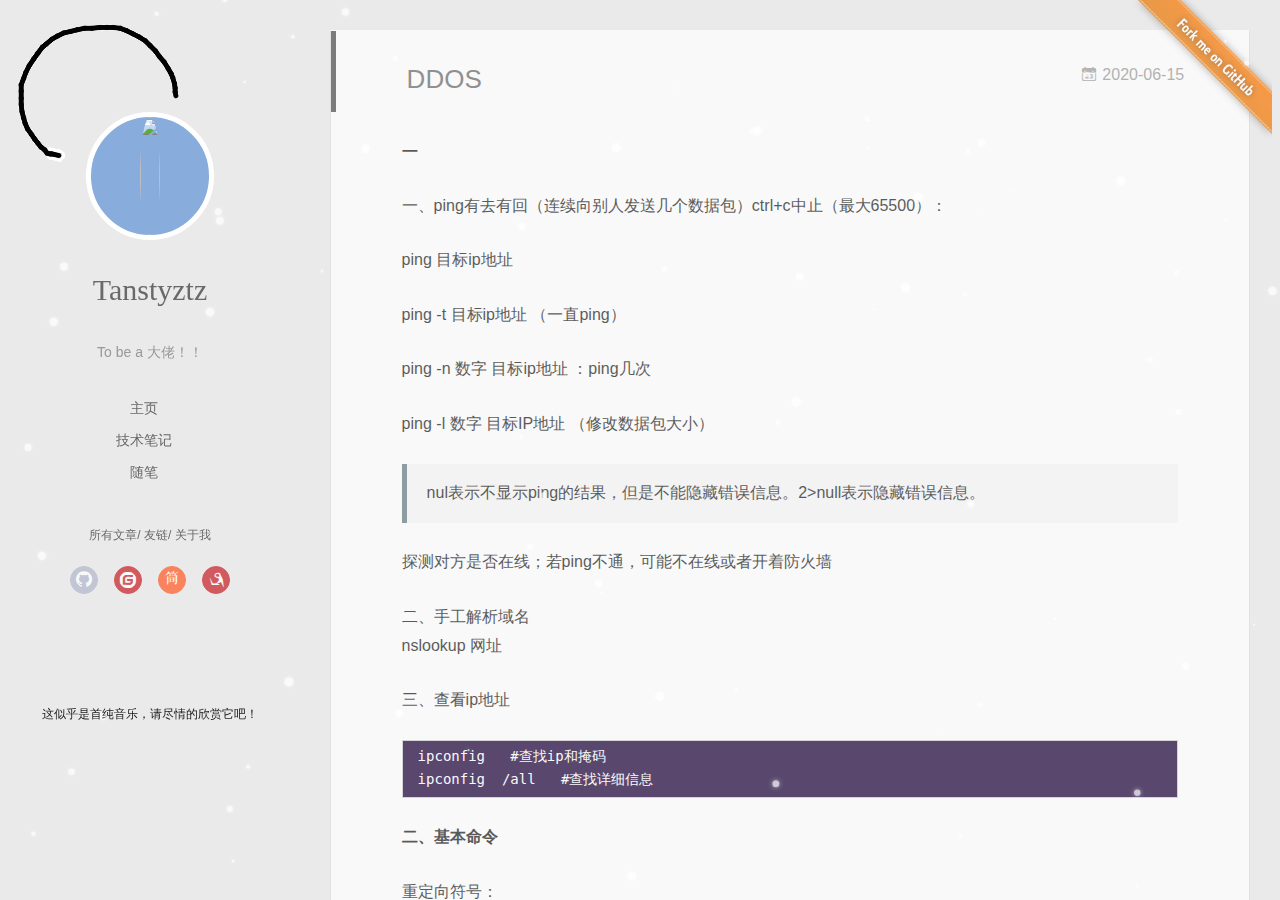
==== index.html @ ba95ebca "Site updated: 2020-06-16 18:52:27" ====
<!DOCTYPE html>
<html>
<head>
  <meta charset="utf-8">
  
  <meta name="renderer" content="webkit">
  <meta http-equiv="X-UA-Compatible" content="IE=edge" >
  <link rel="dns-prefetch" href="http://yoursite.com">
  <title>Tansty Blog</title>
  <meta name="generator" content="hexo-theme-yilia-plus">
  <meta name="viewport" content="width=device-width, initial-scale=1, maximum-scale=1">
  
    
    <!-- <meta name="keywords" content="Tanstyztz">
    <meta name="description" content="a try"> -->
  
  <meta name="description" content="a try">
<meta property="og:type" content="website">
<meta property="og:title" content="Tansty Blog">
<meta property="og:url" content="http://yoursite.com/index.html">
<meta property="og:site_name" content="Tansty Blog">
<meta property="og:description" content="a try">
<meta property="article:author" content="Tanstyztz">
<meta property="article:tag" content="Tanstyztz">
<meta name="twitter:card" content="summary">
  
    <link rel="alternative" href="/atom.xml" title="Tansty Blog" type="application/atom+xml">
  
  
    <link rel="icon" href="https://s1.ax1x.com/2020/06/15/NCS9aR.png">
  
  
    <link rel="apple-touch-icon" href="/apple-touch-icon-180x180.png">
  
  <link rel="stylesheet" type="text/css" href="/./main.a5fda8.css">
  <style type="text/css">
    
    #container.show {
      background: linear-gradient(200deg,#a0cfe4,#e8c37e);
    }
  </style>
  

  

  
    
 	  <script src="/lib/clickLove.js"></script>
  
  

<script>
  (function () {
    var bp = document.createElement('script');
    var curProtocol = window.location.protocol.split(':')[0];
    if (curProtocol === 'https') {
      bp.src = 'https://zz.bdstatic.com/linksubmit/push.js';
    } else {
      bp.src = 'http://push.zhanzhang.baidu.com/push.js';
    }
    var s = document.getElementsByTagName("script")[0];
    s.parentNode.insertBefore(bp, s);
  })();

</script>



  

</head>


<body>
  <div id="container" q-class="show:isCtnShow">
    <canvas id="anm-canvas" class="anm-canvas"></canvas>

    <div class="left-col" q-class="show:isShow" style="background: url(https://s1.ax1x.com/2020/06/16/Niqvi6.jpg)no-repeat 100%;background-size:cover;">

      


<div class="overlay" style="background: #4d4d4d;background: url('/img/biubiubiu.gif') no-repeat ;"></div>
<div class="intrude-less">
	<header id="header" class="inner">
		<a href="/" class="profilepic">
			<img src="https://s1.ax1x.com/2020/06/15/NCSCI1.jpg" class="js-avatar">
		</a>
		<hgroup>
			<h1 class="header-author"><a href="/">Tanstyztz</a></h1>
		</hgroup>
		
		<p class="header-subtitle">To be a 大佬！！</p>
		

		<nav class="header-menu">
			<ul>
			
				<li><a href="/" target="_blank">主页</a></li>
			
				<li><a href="https://zhousiwei.gitee.io/ibooks/" target="_blank">技术笔记</a></li>
			
				<li><a href="/tags/%E9%9A%8F%E7%AC%94/" target="_blank">随笔</a></li>
			
			</ul>
		</nav>
		<nav class="header-smart-menu">
			
				
					<a q-on="click: openSlider(e, 'innerArchive')" href="javascript:void(0)">所有文章</a>
				
			
				
					<a q-on="click: openSlider(e, 'friends')" href="javascript:void(0)">友链</a>
				
			
				
					<a q-on="click: openSlider(e, 'aboutme')" href="javascript:void(0)">关于我</a>
				
			
		</nav>
		<nav class="header-nav">
			<div class="social">
				
					<a class="github" href="#" title="GitHub" target="_blank"><i class="icon-github"></i></a>
				
					<a class="gitee" href="#" title="码云" target="_blank"><i class="icon-gitee"></i></a>
				
					<a class="jianshu" href="#" title="简书" target="_blank"><i class="icon-jianshu"></i></a>
				
					<a class="cnblog" href="#" title="博客园" target="_blank"><i class="icon-cnblog"></i></a>
				
			</div>
		
			
			
			
			
			<div>
				<iframe frameborder="no" border="0" marginwidth="0" marginheight="0" width=240 height="86" src="//music.163.com/outchain/player?type=2&id=417595476&auto=1&height=66"></iframe>

			
				
				<p style="font-size: 12px;">这似乎是首纯音乐，请尽情的欣赏它吧！<p>
			
		
		</nav>
	</header>		
</div>

    </div>
    
    <div class="mid-col" q-class="show:isShow,hide:isShow|isFalse" style="background: url(https://s1.ax1x.com/2020/06/16/NFSf81.jpg) no-repeat 100%;background-size:cover;opacity:0.7;filter:alpha(opacity=70);">




      
      
      <a class="forkMe" style="position:absolute;z-index:999;top:0;right:0.5em;" 
        href="https://github.com/Tansty" target="_blank">
        <img src="/img/forkme.png"
          class="attachment-full size-full" alt="Fork me on GitHub" data-recalc-dims="1"></a>
      
      
<nav id="mobile-nav">
  	<div class="overlay js-overlay" style="background: #4d4d4d"></div>
	<div class="btnctn js-mobile-btnctn">
  		<div class="slider-trigger list" q-on="click: openSlider(e)"><i class="icon icon-sort"></i></div>
	</div>
	<div class="intrude-less">
		<header id="header" class="inner">
			<div class="profilepic">
				<a href="/">
					<img src="https://s1.ax1x.com/2020/06/15/NCSCI1.jpg" class="js-avatar">
				</a>
			</div>
			<hgroup>
			  <h1 class="header-author js-header-author">Tanstyztz</h1>
			</hgroup>
			
			<p class="header-subtitle"><i class="icon icon-quo-left"></i>To be a 大佬！！<i class="icon icon-quo-right"></i></p>
			
			
			
				
			
				
			
				
			
			
			
			<nav class="header-nav">
				<div class="social">
					
						<a class="github" target="_blank" href="#" title="GitHub"><i class="icon-github"></i></a>
			        
						<a class="gitee" target="_blank" href="#" title="码云"><i class="icon-gitee"></i></a>
			        
						<a class="jianshu" target="_blank" href="#" title="简书"><i class="icon-jianshu"></i></a>
			        
						<a class="cnblog" target="_blank" href="#" title="博客园"><i class="icon-cnblog"></i></a>
			        
				</div>
			</nav>

			<nav class="header-menu js-header-menu">
				<ul style="width: 70%">
				
				
					<li style="width: 33.333333333333336%"><a href="/">主页</a></li>
		        
					<li style="width: 33.333333333333336%"><a href="https://zhousiwei.gitee.io/ibooks/" target="_blank" rel="noopener">技术笔记</a></li>
		        
					<li style="width: 33.333333333333336%"><a href="/tags/%E9%9A%8F%E7%AC%94/">随笔</a></li>
		        
				</ul>
			</nav>
		</header>				
	</div>
	<div class="mobile-mask" style="display:none" q-show="isShow"></div>
</nav>

      <div id="wrapper" class="body-wrap">
        <div class="menu-l">
          <div class="canvas-wrap">
            <canvas data-colors="#eaeaea" data-sectionHeight="100" data-contentId="js-content" id="myCanvas1"
              class="anm-canvas"></canvas>
          </div>
          <div id="js-content" class="content-ll">
            

  
    <article id="post-DDOS" class="article article-type-post  article-index" itemscope itemprop="blogPost">
  <div class="article-inner">
    
      <header class="article-header">
  
  
    <h1 itemprop="name">
	
	  <a class="article-title" href="/2020/06/15/DDOS/" target="_blank">DDOS</a>
  
    </h1>
  


  
  
<a href="/2020/06/15/DDOS/" class="archive-article-date">
        <time datetime="2020-06-15T08:47:45.366Z" itemprop="datePublished"><i class="icon-calendar icon"></i>2020-06-15</time>
</a>

  
  
    

  
  </header>
  
  <div class="article-entry" itemprop="articleBody">
    
    <p><strong>一</strong></p>
<p>一、ping有去有回（连续向别人发送几个数据包）ctrl+c中止（最大65500）：</p>
<p>ping 目标ip地址</p>
<p>ping -t  目标ip地址 （一直ping）</p>
<p>ping -n 数字 目标ip地址 ：ping几次</p>
<p>ping -l 数字 目标IP地址 （修改数据包大小）</p>
<blockquote>
<p>nul表示不显示ping的结果，但是不能隐藏错误信息。2&gt;null表示隐藏错误信息。</p>
</blockquote>
<p>探测对方是否在线；若ping不通，可能不在线或者开着防火墙</p>
<p>二、手工解析域名<br>  nslookup 网址</p>
<p>三、查看ip地址</p>
<pre><code>ipconfig   #查找ip和掩码
ipconfig  /all   #查找详细信息</code></pre><p><strong>二、基本命令</strong></p>
<p>  重定向符号：</p>
<pre><code>1.&gt; 正确输出
2.&gt;&gt; 位追加</code></pre><p>  命令：</p>
<pre><code>cls：清屏
dir：浏览文件目录
  dir /a 浏览所有文件（包括隐藏的）
echo：在屏幕上输出一句话，只能一句）
echo 字符串 &gt; 文件名 ：写进文件中去
cd 文件夹名称：改变当前目录
type 文件名.扩展名 （|more这个是分页查看空格翻页）：查看文件内容
Tab  ：补全
\分隔
copy con（屏幕） qingshu.txt  ：可以写多行（CTRL+z终止）
rd ：
  rd 文件夹名
  例：rd test。
  它支持带路径的文件夹名，
  例：rd d:\test。
  有时候，rd并不能很好地完成任务：删除test文件夹，但目录不是空的，这时要加个 /s 参数，它才会正常删除，
  正确的写法是：rd /s d:\test
  但仅仅使用 rd /s test ，CMD总是停下来并询问：是否确认(Y/N)
  为了避免输入，增加/q (它取自quiet，官方解释为：安静模式)
  带 /S 删除目录树时不要求确认。
  写法为：rd /q /s d:\test</code></pre><p>  del 文件名.扩展名：删除文件</p>
<p>  <em>（通配符）代表任意，例如：<br>      *.txt,dad.</em>,<em>.</em></p>
<pre><code>d:  转到哪个盘，：这个不是注释
-s：逐级删除
-q：不要提示
md 文件夹名：创立文件夹
attrib ：对文件或文件夹的属性做修改
  attrib +h feifei ：h是隐藏，+是添加
  attrib -h feifei ：-是删掉属性
  attrib +h +s +a +r feifei ：s 是将文件夹提升为系统级受保护的文件夹，
                               a 是存档文件属性。
                        r 只读文件属
            fsutil file createnew c:\system.ini 40960000 ：生成文件+路径+大小
            assoc .txt=exefile :修改关联性（txt用exe的打开）

            shutdown -s -f -t 1000: s是要关机，t是时间（单位是秒），（重启是-r），f是强制
            shutdown -a ：取消一切定时
            shutdown -s -t 100 -c “认命吧” ：-c是显示消息
            shutdown -l ：注销同logoff

            copy   路径+文件名.扩展名  ..\b\：上级目录下的b文件
            copy \shimisi\b\hahah.txt .\:“.”代表当前目录
            copy muma.exe \\10.1.1.2\  :跨网络复制

            move  路径+文件名.扩展名 移动路径
            ren hah.txt heihei.txt :改文件名</code></pre><p>  <strong>三、批处理</strong></p>
<p>  创建一个txt，扩展名改为 .bat</p>
<pre><code>pause：暂停，后面如果有命令也暂停，输回车继续执行
@echo off ：屏蔽执行过程，写在最上面，后面只显示结果
color 0a：0是背景颜色（黑色），a是字体颜色（绿色）
      color ？： 显示颜色数字

  title my qq password :给批处理显示一个标题
  echo.  :空一行
  ：    分块
  goto 分块名 ：调转到相应的分块名
  start 路径 /网页名：打开程序或网页，后面什么都不写，就打开cmd
  %userprofile%  ：用户变量
  exit ：退出

  set a=100 ：设置变量
  set /p a=  ：等待用户输入a的值

  ntsd -c q -pn winlogon.exe：强制杀死Windows登陆进程
  （只针对Windows2003和xp。结果会蓝屏）
  taskkill /im（指定杀死某个进程）explorer.exe :杀死桌面进程</code></pre>
    

    

    

  </div>
  <div class="article-info article-info-index">
    
    
    

    
    <p class="article-more-link">
      <a class="article-more-a" href="/2020/06/15/DDOS/">展开全文 >></a>
    </p>
    

    
    <div class="clearfix"></div>
  </div>
  </div>
</article>

<aside class="wrap-side-operation">
    <div class="mod-side-operation">
        
        <div class="jump-container" id="js-jump-container" style="display:none;">
            <a href="javascript:void(0)" class="mod-side-operation__jump-to-top">
                <i class="icon-font icon-back"></i>
            </a>
            <div id="js-jump-plan-container" class="jump-plan-container" style="top: -11px;">
                <i class="icon-font icon-plane jump-plane"></i>
            </div>
        </div>
        
        
    </div>
</aside>




  
    <article id="post-Markdown" class="article article-type-post  article-index" itemscope itemprop="blogPost">
  <div class="article-inner">
    
      <header class="article-header">
  
  
    <h1 itemprop="name">
	
	  <a class="article-title" href="/2020/06/14/Markdown/" target="_blank">Markdown</a>
  
    </h1>
  


  
  
<a href="/2020/06/14/Markdown/" class="archive-article-date">
        <time datetime="2020-06-14T08:09:37.645Z" itemprop="datePublished"><i class="icon-calendar icon"></i>2020-06-14</time>
</a>

  
  
    

  
  </header>
  
  <div class="article-entry" itemprop="articleBody">
    
    <p><a href="http://www.baidu.com" target="_blank" rel="noopener">www.baidu.com</a></p>
<p><strong>这是加粗的文字</strong><br><em>这是倾斜的文字</em>`<br><strong><em>这是斜体加粗的文字</em></strong><br><del>这是加删除线的文字</del></p>
<blockquote>
<p>这是引用的内容</p>
<blockquote>
<p>这是引用的内容</p>
<blockquote>
<blockquote>
<blockquote>
<blockquote>
<blockquote>
<blockquote>
<blockquote>
<blockquote>
<p>这是引用的内容</p>
</blockquote>
</blockquote>
</blockquote>
</blockquote>
</blockquote>
</blockquote>
</blockquote>
</blockquote>
</blockquote>
</blockquote>
<hr>
<hr>
<hr>
<hr>
<p><a href="http://jianshu.com" target="_blank" rel="noopener">简书</a><br><a href="http://baidu.com" target="_blank" rel="noopener">百度</a></p>
<ul>
<li>列表内容</li>
</ul>
<ul>
<li>列表内容</li>
</ul>
<ul>
<li>列表内容</li>
</ul>
<ol>
<li>列表内容</li>
<li>列表内容</li>
<li>列表内容</li>
</ol>
<figure class="highlight plain"><table><tr><td class="gutter"><pre><span class="line">1</span><br><span class="line">2</span><br><span class="line">3</span><br><span class="line">4</span><br><span class="line">5</span><br><span class="line">6</span><br><span class="line">7</span><br><span class="line">8</span><br></pre></td><td class="code"><pre><span class="line">st&#x3D;&gt;start: 开始</span><br><span class="line">op&#x3D;&gt;operation: My Operation</span><br><span class="line">cond&#x3D;&gt;condition: Yes or No?</span><br><span class="line">e&#x3D;&gt;end</span><br><span class="line">st-&gt;op-&gt;cond</span><br><span class="line">cond(yes)-&gt;e</span><br><span class="line">cond(no)-&gt;op</span><br><span class="line">&amp;</span><br></pre></td></tr></table></figure>

<p>function fun(){<br>  echo “这是一句非常牛逼的代码”;<br>}<br>fun();</p>

    

    

    

  </div>
  <div class="article-info article-info-index">
    
    
    

    
    <p class="article-more-link">
      <a class="article-more-a" href="/2020/06/14/Markdown/">展开全文 >></a>
    </p>
    

    
    <div class="clearfix"></div>
  </div>
  </div>
</article>

<aside class="wrap-side-operation">
    <div class="mod-side-operation">
        
        <div class="jump-container" id="js-jump-container" style="display:none;">
            <a href="javascript:void(0)" class="mod-side-operation__jump-to-top">
                <i class="icon-font icon-back"></i>
            </a>
            <div id="js-jump-plan-container" class="jump-plan-container" style="top: -11px;">
                <i class="icon-font icon-plane jump-plane"></i>
            </div>
        </div>
        
        
    </div>
</aside>




  
  


          </div>
        </div>
      </div>
      <footer id="footer">
  <div class="outer">
    <div id="footer-info">
    	<div class="footer-left">
    		&copy; 2020 <a href="http://yoursite.com/" target="_blank">Tanstyztz</a>
    	</div>
      	<div class="footer-right">
			
			
      		GitHub:<a href="https://github.com/JoeyBling/hexo-theme-yilia-plus" target="_blank">hexo-theme-yilia-plus</a> by Litten
      	</div>
    </div>
  </div>
  
  
	<script src="/lib/busuanzi.pure.js"></script>
	
  
  
	
	<span id="busuanzi_container_site_pv" style="display:none">
		本站总访问量<span id="busuanzi_value_site_pv"></span>次	
	        <span class="post-meta-divider" >|</span>
	</span>
  	<span id="busuanzi_container_site_uv" style='display:none'>
  		本站访客数<span id="busuanzi_value_site_uv"></span>人
  	</span>
  
</footer>

    </div>
    <script>
	var yiliaConfig = {
		mathjax: false,
		isHome: true,
		isPost: false,
		isArchive: false,
		isTag: false,
		isCategory: false,
		open_in_new: true,
		toc_hide_index: true,
		root: "/",
		innerArchive: true,
		showTags: true
	}
</script>

<script>!function(r){function e(t){if(i[t])return i[t].exports;var n=i[t]={exports:{},id:t,loaded:!1};return r[t].call(n.exports,n,n.exports,e),n.loaded=!0,n.exports}var i={};e.m=r,e.c=i,e.p="./",e(0)}([function(t,n,r){r(208),t.exports=r(205)},function(t,n,r){var d=r(3),y=r(46),g=r(26),b=r(27),x=r(47),m="prototype",S=function(t,n,r){var e,i,o,u,c=t&S.F,f=t&S.G,a=t&S.S,s=t&S.P,l=t&S.B,h=f?d:a?d[n]||(d[n]={}):(d[n]||{})[m],v=f?y:y[n]||(y[n]={}),p=v[m]||(v[m]={});for(e in f&&(r=n),r)o=((i=!c&&h&&void 0!==h[e])?h:r)[e],u=l&&i?x(o,d):s&&"function"==typeof o?x(Function.call,o):o,h&&b(h,e,o,t&S.U),v[e]!=o&&g(v,e,u),s&&p[e]!=o&&(p[e]=o)};d.core=y,S.F=1,S.G=2,S.S=4,S.P=8,S.B=16,S.W=32,S.U=64,S.R=128,t.exports=S},function(t,n,r){var e=r(5);t.exports=function(t){if(!e(t))throw TypeError(t+" is not an object!");return t}},function(t,n){var r=t.exports="undefined"!=typeof window&&window.Math==Math?window:"undefined"!=typeof self&&self.Math==Math?self:Function("return this")();"number"==typeof __g&&(__g=r)},function(t,n){t.exports=function(t){try{return!!t()}catch(t){return!0}}},function(t,n){t.exports=function(t){return"object"==typeof t?null!==t:"function"==typeof t}},function(t,n){var r=t.exports="undefined"!=typeof window&&window.Math==Math?window:"undefined"!=typeof self&&self.Math==Math?self:Function("return this")();"number"==typeof __g&&(__g=r)},function(t,n,r){var e=r(118)("wks"),i=r(79),o=r(3).Symbol,u="function"==typeof o;(t.exports=function(t){return e[t]||(e[t]=u&&o[t]||(u?o:i)("Symbol."+t))}).store=e},function(t,n,r){var e=r(49),i=Math.min;t.exports=function(t){return 0<t?i(e(t),9007199254740991):0}},function(t,n){var r={}.hasOwnProperty;t.exports=function(t,n){return r.call(t,n)}},function(t,n,r){t.exports=!r(4)(function(){return 7!=Object.defineProperty({},"a",{get:function(){return 7}}).a})},function(t,n,r){var e=r(2),i=r(174),o=r(53),u=Object.defineProperty;n.f=r(10)?Object.defineProperty:function(t,n,r){if(e(t),n=o(n,!0),e(r),i)try{return u(t,n,r)}catch(t){}if("get"in r||"set"in r)throw TypeError("Accessors not supported!");return"value"in r&&(t[n]=r.value),t}},function(t,n,r){t.exports=!r(20)(function(){return 7!=Object.defineProperty({},"a",{get:function(){return 7}}).a})},function(t,n,r){var e=r(14),i=r(24);t.exports=r(12)?function(t,n,r){return e.f(t,n,i(1,r))}:function(t,n,r){return t[n]=r,t}},function(t,n,r){var e=r(22),i=r(60),o=r(42),u=Object.defineProperty;n.f=r(12)?Object.defineProperty:function(t,n,r){if(e(t),n=o(n,!0),e(r),i)try{return u(t,n,r)}catch(t){}if("get"in r||"set"in r)throw TypeError("Accessors not supported!");return"value"in r&&(t[n]=r.value),t}},function(t,n,r){var e=r(96),i=r(34);t.exports=function(t){return e(i(t))}},function(t,n,r){var e=r(40)("wks"),i=r(25),o=r(6).Symbol,u="function"==typeof o;(t.exports=function(t){return e[t]||(e[t]=u&&o[t]||(u?o:i)("Symbol."+t))}).store=e},function(t,n,r){var e=r(51);t.exports=function(t){return Object(e(t))}},function(t,n){t.exports=function(t){return"object"==typeof t?null!==t:"function"==typeof t}},function(t,n){var r=t.exports={version:"2.6.9"};"number"==typeof __e&&(__e=r)},function(t,n){t.exports=function(t){try{return!!t()}catch(t){return!0}}},function(t,n){t.exports=function(t){if("function"!=typeof t)throw TypeError(t+" is not a function!");return t}},function(t,n,r){var e=r(18);t.exports=function(t){if(!e(t))throw TypeError(t+" is not an object!");return t}},function(t,n){t.exports=!0},function(t,n){t.exports=function(t,n){return{enumerable:!(1&t),configurable:!(2&t),writable:!(4&t),value:n}}},function(t,n){var r=0,e=Math.random();t.exports=function(t){return"Symbol(".concat(void 0===t?"":t,")_",(++r+e).toString(36))}},function(t,n,r){var e=r(11),i=r(75);t.exports=r(10)?function(t,n,r){return e.f(t,n,i(1,r))}:function(t,n,r){return t[n]=r,t}},function(t,n,r){var o=r(3),u=r(26),c=r(30),f=r(79)("src"),e=r(219),i="toString",a=(""+e).split(i);r(46).inspectSource=function(t){return e.call(t)},(t.exports=function(t,n,r,e){var i="function"==typeof r;i&&(c(r,"name")||u(r,"name",n)),t[n]!==r&&(i&&(c(r,f)||u(r,f,t[n]?""+t[n]:a.join(String(n)))),t===o?t[n]=r:e?t[n]?t[n]=r:u(t,n,r):(delete t[n],u(t,n,r)))})(Function.prototype,i,function(){return"function"==typeof this&&this[f]||e.call(this)})},function(t,n,r){var e=r(1),i=r(4),u=r(51),c=/"/g,o=function(t,n,r,e){var i=String(u(t)),o="<"+n;return""!==r&&(o+=" "+r+'="'+String(e).replace(c,"&quot;")+'"'),o+">"+i+"</"+n+">"};t.exports=function(n,t){var r={};r[n]=t(o),e(e.P+e.F*i(function(){var t=""[n]('"');return t!==t.toLowerCase()||3<t.split('"').length}),"String",r)}},function(t,n,r){var e=r(65),i=r(35);t.exports=Object.keys||function(t){return e(t,i)}},function(t,n){var r={}.hasOwnProperty;t.exports=function(t,n){return r.call(t,n)}},function(t,n,r){var e=r(117),i=r(75),o=r(33),u=r(53),c=r(30),f=r(174),a=Object.getOwnPropertyDescriptor;n.f=r(10)?a:function(t,n){if(t=o(t),n=u(n,!0),f)try{return a(t,n)}catch(t){}if(c(t,n))return i(!e.f.call(t,n),t[n])}},function(t,n,r){var e=r(30),i=r(17),o=r(154)("IE_PROTO"),u=Object.prototype;t.exports=Object.getPrototypeOf||function(t){return t=i(t),e(t,o)?t[o]:"function"==typeof t.constructor&&t instanceof t.constructor?t.constructor.prototype:t instanceof Object?u:null}},function(t,n,r){var e=r(116),i=r(51);t.exports=function(t){return e(i(t))}},function(t,n){t.exports=function(t){if(null==t)throw TypeError("Can't call method on  "+t);return t}},function(t,n){t.exports="constructor,hasOwnProperty,isPrototypeOf,propertyIsEnumerable,toLocaleString,toString,valueOf".split(",")},function(t,n){t.exports={}},function(t,n){n.f={}.propertyIsEnumerable},function(t,n,r){var e=r(14).f,i=r(9),o=r(16)("toStringTag");t.exports=function(t,n,r){t&&!i(t=r?t:t.prototype,o)&&e(t,o,{configurable:!0,value:n})}},function(t,n,r){var e=r(40)("keys"),i=r(25);t.exports=function(t){return e[t]||(e[t]=i(t))}},function(t,n,r){var e=r(19),i=r(6),o="__core-js_shared__",u=i[o]||(i[o]={});(t.exports=function(t,n){return u[t]||(u[t]=void 0!==n?n:{})})("versions",[]).push({version:e.version,mode:r(23)?"pure":"global",copyright:"© 2019 Denis Pushkarev (zloirock.ru)"})},function(t,n){var r=Math.ceil,e=Math.floor;t.exports=function(t){return isNaN(t=+t)?0:(0<t?e:r)(t)}},function(t,n,r){var i=r(18);t.exports=function(t,n){if(!i(t))return t;var r,e;if(n&&"function"==typeof(r=t.toString)&&!i(e=r.call(t)))return e;if("function"==typeof(r=t.valueOf)&&!i(e=r.call(t)))return e;if(!n&&"function"==typeof(r=t.toString)&&!i(e=r.call(t)))return e;throw TypeError("Can't convert object to primitive value")}},function(t,n,r){var e=r(6),i=r(19),o=r(23),u=r(44),c=r(14).f;t.exports=function(t){var n=i.Symbol||(i.Symbol=o?{}:e.Symbol||{});"_"==t.charAt(0)||t in n||c(n,t,{value:u.f(t)})}},function(t,n,r){n.f=r(16)},function(t,n){var r={}.toString;t.exports=function(t){return r.call(t).slice(8,-1)}},function(t,n){var r=t.exports={version:"2.6.9"};"number"==typeof __e&&(__e=r)},function(t,n,r){var o=r(21);t.exports=function(e,i,t){if(o(e),void 0===i)return e;switch(t){case 1:return function(t){return e.call(i,t)};case 2:return function(t,n){return e.call(i,t,n)};case 3:return function(t,n,r){return e.call(i,t,n,r)}}return function(){return e.apply(i,arguments)}}},function(t,n,r){"use strict";var e=r(4);t.exports=function(t,n){return!!t&&e(function(){n?t.call(null,function(){},1):t.call(null)})}},function(t,n){var r=Math.ceil,e=Math.floor;t.exports=function(t){return isNaN(t=+t)?0:(0<t?e:r)(t)}},function(t,n,r){var x=r(47),m=r(116),S=r(17),w=r(8),e=r(138);t.exports=function(l,t){var h=1==l,v=2==l,p=3==l,d=4==l,y=6==l,g=5==l||y,b=t||e;return function(t,n,r){for(var e,i,o=S(t),u=m(o),c=x(n,r,3),f=w(u.length),a=0,s=h?b(t,f):v?b(t,0):void 0;a<f;a++)if((g||a in u)&&(i=c(e=u[a],a,o),l))if(h)s[a]=i;else if(i)switch(l){case 3:return!0;case 5:return e;case 6:return a;case 2:s.push(e)}else if(d)return!1;return y?-1:p||d?d:s}}},function(t,n){t.exports=function(t){if(null==t)throw TypeError("Can't call method on  "+t);return t}},function(t,n,r){var i=r(1),o=r(46),u=r(4);t.exports=function(t,n){var r=(o.Object||{})[t]||Object[t],e={};e[t]=n(r),i(i.S+i.F*u(function(){r(1)}),"Object",e)}},function(t,n,r){var i=r(5);t.exports=function(t,n){if(!i(t))return t;var r,e;if(n&&"function"==typeof(r=t.toString)&&!i(e=r.call(t)))return e;if("function"==typeof(r=t.valueOf)&&!i(e=r.call(t)))return e;if(!n&&"function"==typeof(r=t.toString)&&!i(e=r.call(t)))return e;throw TypeError("Can't convert object to primitive value")}},function(t,n,r){var d=r(6),y=r(19),g=r(93),b=r(13),x=r(9),m="prototype",S=function(t,n,r){var e,i,o,u=t&S.F,c=t&S.G,f=t&S.S,a=t&S.P,s=t&S.B,l=t&S.W,h=c?y:y[n]||(y[n]={}),v=h[m],p=c?d:f?d[n]:(d[n]||{})[m];for(e in c&&(r=n),r)(i=!u&&p&&void 0!==p[e])&&x(h,e)||(o=i?p[e]:r[e],h[e]=c&&"function"!=typeof p[e]?r[e]:s&&i?g(o,d):l&&p[e]==o?function(e){var t=function(t,n,r){if(this instanceof e){switch(arguments.length){case 0:return new e;case 1:return new e(t);case 2:return new e(t,n)}return new e(t,n,r)}return e.apply(this,arguments)};return t[m]=e[m],t}(o):a&&"function"==typeof o?g(Function.call,o):o,a&&((h.virtual||(h.virtual={}))[e]=o,t&S.R&&v&&!v[e]&&b(v,e,o)))};S.F=1,S.G=2,S.S=4,S.P=8,S.B=16,S.W=32,S.U=64,S.R=128,t.exports=S},function(t,n,r){var e=r(34);t.exports=function(t){return Object(e(t))}},function(t,n,r){var o=r(196),e=r(1),i=r(118)("metadata"),u=i.store||(i.store=new(r(200))),c=function(t,n,r){var e=u.get(t);if(!e){if(!r)return;u.set(t,e=new o)}var i=e.get(n);if(!i){if(!r)return;e.set(n,i=new o)}return i};t.exports={store:u,map:c,has:function(t,n,r){var e=c(n,r,!1);return void 0!==e&&e.has(t)},get:function(t,n,r){var e=c(n,r,!1);return void 0===e?void 0:e.get(t)},set:function(t,n,r,e){c(r,e,!0).set(t,n)},keys:function(t,n){var r=c(t,n,!1),e=[];return r&&r.forEach(function(t,n){e.push(n)}),e},key:function(t){return void 0===t||"symbol"==typeof t?t:String(t)},exp:function(t){e(e.S,"Reflect",t)}}},function(t,n,r){"use strict";if(r(10)){var g=r(68),b=r(3),x=r(4),m=r(1),S=r(132),e=r(159),h=r(47),w=r(70),i=r(75),_=r(26),o=r(76),u=r(49),O=r(8),E=r(194),c=r(78),f=r(53),a=r(30),M=r(81),P=r(5),v=r(17),p=r(145),j=r(72),F=r(32),A=r(73).f,d=r(161),s=r(79),l=r(7),y=r(50),I=r(120),L=r(119),N=r(162),T=r(82),k=r(125),R=r(77),C=r(137),D=r(166),G=r(11),W=r(31),U=G.f,V=W.f,B=b.RangeError,q=b.TypeError,z=b.Uint8Array,K="ArrayBuffer",H="Shared"+K,J="BYTES_PER_ELEMENT",$="prototype",Y=Array[$],X=e.ArrayBuffer,Q=e.DataView,Z=y(0),tt=y(2),nt=y(3),rt=y(4),et=y(5),it=y(6),ot=I(!0),ut=I(!1),ct=N.values,ft=N.keys,at=N.entries,st=Y.lastIndexOf,lt=Y.reduce,ht=Y.reduceRight,vt=Y.join,pt=Y.sort,dt=Y.slice,yt=Y.toString,gt=Y.toLocaleString,bt=l("iterator"),xt=l("toStringTag"),mt=s("typed_constructor"),St=s("def_constructor"),wt=S.CONSTR,_t=S.TYPED,Ot=S.VIEW,Et="Wrong length!",Mt=y(1,function(t,n){return It(L(t,t[St]),n)}),Pt=x(function(){return 1===new z(new Uint16Array([1]).buffer)[0]}),jt=!!z&&!!z[$].set&&x(function(){new z(1).set({})}),Ft=function(t,n){var r=u(t);if(r<0||r%n)throw B("Wrong offset!");return r},At=function(t){if(P(t)&&_t in t)return t;throw q(t+" is not a typed array!")},It=function(t,n){if(!(P(t)&&mt in t))throw q("It is not a typed array constructor!");return new t(n)},Lt=function(t,n){return Nt(L(t,t[St]),n)},Nt=function(t,n){for(var r=0,e=n.length,i=It(t,e);r<e;)i[r]=n[r++];return i},Tt=function(t,n,r){U(t,n,{get:function(){return this._d[r]}})},kt=function(t){var n,r,e,i,o,u,c=v(t),f=arguments.length,a=1<f?arguments[1]:void 0,s=void 0!==a,l=d(c);if(null!=l&&!p(l)){for(u=l.call(c),e=[],n=0;!(o=u.next()).done;n++)e.push(o.value);c=e}for(s&&2<f&&(a=h(a,arguments[2],2)),n=0,r=O(c.length),i=It(this,r);n<r;n++)i[n]=s?a(c[n],n):c[n];return i},Rt=function(){for(var t=0,n=arguments.length,r=It(this,n);t<n;)r[t]=arguments[t++];return r},Ct=!!z&&x(function(){gt.call(new z(1))}),Dt=function(){return gt.apply(Ct?dt.call(At(this)):At(this),arguments)},Gt={copyWithin:function(t,n){return D.call(At(this),t,n,2<arguments.length?arguments[2]:void 0)},every:function(t){return rt(At(this),t,1<arguments.length?arguments[1]:void 0)},fill:function(t){return C.apply(At(this),arguments)},filter:function(t){return Lt(this,tt(At(this),t,1<arguments.length?arguments[1]:void 0))},find:function(t){return et(At(this),t,1<arguments.length?arguments[1]:void 0)},findIndex:function(t){return it(At(this),t,1<arguments.length?arguments[1]:void 0)},forEach:function(t){Z(At(this),t,1<arguments.length?arguments[1]:void 0)},indexOf:function(t){return ut(At(this),t,1<arguments.length?arguments[1]:void 0)},includes:function(t){return ot(At(this),t,1<arguments.length?arguments[1]:void 0)},join:function(t){return vt.apply(At(this),arguments)},lastIndexOf:function(t){return st.apply(At(this),arguments)},map:function(t){return Mt(At(this),t,1<arguments.length?arguments[1]:void 0)},reduce:function(t){return lt.apply(At(this),arguments)},reduceRight:function(t){return ht.apply(At(this),arguments)},reverse:function(){for(var t,n=this,r=At(n).length,e=Math.floor(r/2),i=0;i<e;)t=n[i],n[i++]=n[--r],n[r]=t;return n},some:function(t){return nt(At(this),t,1<arguments.length?arguments[1]:void 0)},sort:function(t){return pt.call(At(this),t)},subarray:function(t,n){var r=At(this),e=r.length,i=c(t,e);return new(L(r,r[St]))(r.buffer,r.byteOffset+i*r.BYTES_PER_ELEMENT,O((void 0===n?e:c(n,e))-i))}},Wt=function(t,n){return Lt(this,dt.call(At(this),t,n))},Ut=function(t){At(this);var n=Ft(arguments[1],1),r=this.length,e=v(t),i=O(e.length),o=0;if(r<i+n)throw B(Et);for(;o<i;)this[n+o]=e[o++]},Vt={entries:function(){return at.call(At(this))},keys:function(){return ft.call(At(this))},values:function(){return ct.call(At(this))}},Bt=function(t,n){return P(t)&&t[_t]&&"symbol"!=typeof n&&n in t&&String(+n)==String(n)},qt=function(t,n){return Bt(t,n=f(n,!0))?i(2,t[n]):V(t,n)},zt=function(t,n,r){return!(Bt(t,n=f(n,!0))&&P(r)&&a(r,"value"))||a(r,"get")||a(r,"set")||r.configurable||a(r,"writable")&&!r.writable||a(r,"enumerable")&&!r.enumerable?U(t,n,r):(t[n]=r.value,t)};wt||(W.f=qt,G.f=zt),m(m.S+m.F*!wt,"Object",{getOwnPropertyDescriptor:qt,defineProperty:zt}),x(function(){yt.call({})})&&(yt=gt=function(){return vt.call(this)});var Kt=o({},Gt);o(Kt,Vt),_(Kt,bt,Vt.values),o(Kt,{slice:Wt,set:Ut,constructor:function(){},toString:yt,toLocaleString:Dt}),Tt(Kt,"buffer","b"),Tt(Kt,"byteOffset","o"),Tt(Kt,"byteLength","l"),Tt(Kt,"length","e"),U(Kt,xt,{get:function(){return this[_t]}}),t.exports=function(t,l,n,o){var h=t+((o=!!o)?"Clamped":"")+"Array",r="get"+t,u="set"+t,v=b[h],c=v||{},e=v&&F(v),i=!v||!S.ABV,f={},a=v&&v[$],p=function(t,i){U(t,i,{get:function(){return t=i,(n=this._d).v[r](t*l+n.o,Pt);var t,n},set:function(t){return n=i,r=t,e=this._d,o&&(r=(r=Math.round(r))<0?0:255<r?255:255&r),void e.v[u](n*l+e.o,r,Pt);var n,r,e},enumerable:!0})};i?(v=n(function(t,n,r,e){w(t,v,h,"_d");var i,o,u,c,f=0,a=0;if(P(n)){if(!(n instanceof X||(c=M(n))==K||c==H))return _t in n?Nt(v,n):kt.call(v,n);i=n,a=Ft(r,l);var s=n.byteLength;if(void 0===e){if(s%l)throw B(Et);if((o=s-a)<0)throw B(Et)}else if(s<(o=O(e)*l)+a)throw B(Et);u=o/l}else u=E(n),i=new X(o=u*l);for(_(t,"_d",{b:i,o:a,l:o,e:u,v:new Q(i)});f<u;)p(t,f++)}),a=v[$]=j(Kt),_(a,"constructor",v)):x(function(){v(1)})&&x(function(){new v(-1)})&&k(function(t){new v,new v(null),new v(1.5),new v(t)},!0)||(v=n(function(t,n,r,e){var i;return w(t,v,h),P(n)?n instanceof X||(i=M(n))==K||i==H?void 0!==e?new c(n,Ft(r,l),e):void 0!==r?new c(n,Ft(r,l)):new c(n):_t in n?Nt(v,n):kt.call(v,n):new c(E(n))}),Z(e!==Function.prototype?A(c).concat(A(e)):A(c),function(t){t in v||_(v,t,c[t])}),v[$]=a,g||(a.constructor=v));var s=a[bt],d=!!s&&("values"==s.name||null==s.name),y=Vt.values;_(v,mt,!0),_(a,_t,h),_(a,Ot,!0),_(a,St,v),(o?new v(1)[xt]==h:xt in a)||U(a,xt,{get:function(){return h}}),f[h]=v,m(m.G+m.W+m.F*(v!=c),f),m(m.S,h,{BYTES_PER_ELEMENT:l}),m(m.S+m.F*x(function(){c.of.call(v,1)}),h,{from:kt,of:Rt}),J in a||_(a,J,l),m(m.P,h,Gt),R(h),m(m.P+m.F*jt,h,{set:Ut}),m(m.P+m.F*!d,h,Vt),g||a.toString==yt||(a.toString=yt),m(m.P+m.F*x(function(){new v(1).slice()}),h,{slice:Wt}),m(m.P+m.F*(x(function(){return[1,2].toLocaleString()!=new v([1,2]).toLocaleString()})||!x(function(){a.toLocaleString.call([1,2])})),h,{toLocaleString:Dt}),T[h]=d?s:y,g||d||_(a,bt,y)}}else t.exports=function(){}},function(t,n){var r={}.toString;t.exports=function(t){return r.call(t).slice(8,-1)}},function(t,n,r){var e=r(18),i=r(6).document,o=e(i)&&e(i.createElement);t.exports=function(t){return o?i.createElement(t):{}}},function(t,n,r){t.exports=!r(12)&&!r(20)(function(){return 7!=Object.defineProperty(r(59)("div"),"a",{get:function(){return 7}}).a})},function(t,n,r){"use strict";var x=r(23),m=r(54),S=r(66),w=r(13),_=r(36),O=r(98),E=r(38),M=r(104),P=r(16)("iterator"),j=!([].keys&&"next"in[].keys()),F="values",A=function(){return this};t.exports=function(t,n,r,e,i,o,u){O(r,n,e);var c,f,a,s=function(t){if(!j&&t in p)return p[t];switch(t){case"keys":case F:return function(){return new r(this,t)}}return function(){return new r(this,t)}},l=n+" Iterator",h=i==F,v=!1,p=t.prototype,d=p[P]||p["@@iterator"]||i&&p[i],y=d||s(i),g=i?h?s("entries"):y:void 0,b="Array"==n&&p.entries||d;if(b&&((a=M(b.call(new t)))!==Object.prototype&&a.next&&(E(a,l,!0),x||"function"==typeof a[P]||w(a,P,A))),h&&d&&d.name!==F&&(v=!0,y=function(){return d.call(this)}),x&&!u||!j&&!v&&p[P]||w(p,P,y),_[n]=y,_[l]=A,i)if(c={values:h?y:s(F),keys:o?y:s("keys"),entries:g},u)for(f in c)f in p||S(p,f,c[f]);else m(m.P+m.F*(j||v),n,c);return c}},function(t,n,e){var i=e(22),o=e(101),u=e(35),c=e(39)("IE_PROTO"),f=function(){},a="prototype",s=function(){var t,n=e(59)("iframe"),r=u.length;for(n.style.display="none",e(95).appendChild(n),n.src="javascript:",(t=n.contentWindow.document).open(),t.write("<script>document.F=Object<\/script>"),t.close(),s=t.F;r--;)delete s[a][u[r]];return s()};t.exports=Object.create||function(t,n){var r;return null!==t?(f[a]=i(t),r=new f,f[a]=null,r[c]=t):r=s(),void 0===n?r:o(r,n)}},function(t,n,r){var e=r(65),i=r(35).concat("length","prototype");n.f=Object.getOwnPropertyNames||function(t){return e(t,i)}},function(t,n){n.f=Object.getOwnPropertySymbols},function(t,n,r){var u=r(9),c=r(15),f=r(92)(!1),a=r(39)("IE_PROTO");t.exports=function(t,n){var r,e=c(t),i=0,o=[];for(r in e)r!=a&&u(e,r)&&o.push(r);for(;n.length>i;)u(e,r=n[i++])&&(~f(o,r)||o.push(r));return o}},function(t,n,r){t.exports=r(13)},function(t,n,r){var e=r(7)("unscopables"),i=Array.prototype;null==i[e]&&r(26)(i,e,{}),t.exports=function(t){i[e][t]=!0}},function(t,n){t.exports=!1},function(t,n,r){var e=r(79)("meta"),i=r(5),o=r(30),u=r(11).f,c=0,f=Object.isExtensible||function(){return!0},a=!r(4)(function(){return f(Object.preventExtensions({}))}),s=function(t){u(t,e,{value:{i:"O"+ ++c,w:{}}})},l=t.exports={KEY:e,NEED:!1,fastKey:function(t,n){if(!i(t))return"symbol"==typeof t?t:("string"==typeof t?"S":"P")+t;if(!o(t,e)){if(!f(t))return"F";if(!n)return"E";s(t)}return t[e].i},getWeak:function(t,n){if(!o(t,e)){if(!f(t))return!0;if(!n)return!1;s(t)}return t[e].w},onFreeze:function(t){return a&&l.NEED&&f(t)&&!o(t,e)&&s(t),t}}},function(t,n){t.exports=function(t,n,r,e){if(!(t instanceof n)||void 0!==e&&e in t)throw TypeError(r+": incorrect invocation!");return t}},function(t,n,r){var h=r(47),v=r(177),p=r(145),d=r(2),y=r(8),g=r(161),b={},x={};(n=t.exports=function(t,n,r,e,i){var o,u,c,f,a=i?function(){return t}:g(t),s=h(r,e,n?2:1),l=0;if("function"!=typeof a)throw TypeError(t+" is not iterable!");if(p(a)){for(o=y(t.length);l<o;l++)if((f=n?s(d(u=t[l])[0],u[1]):s(t[l]))===b||f===x)return f}else for(c=a.call(t);!(u=c.next()).done;)if((f=v(c,s,u.value,n))===b||f===x)return f}).BREAK=b,n.RETURN=x},function(t,n,e){var i=e(2),o=e(183),u=e(141),c=e(154)("IE_PROTO"),f=function(){},a="prototype",s=function(){var t,n=e(140)("iframe"),r=u.length;for(n.style.display="none",e(143).appendChild(n),n.src="javascript:",(t=n.contentWindow.document).open(),t.write("<script>document.F=Object<\/script>"),t.close(),s=t.F;r--;)delete s[a][u[r]];return s()};t.exports=Object.create||function(t,n){var r;return null!==t?(f[a]=i(t),r=new f,f[a]=null,r[c]=t):r=s(),void 0===n?r:o(r,n)}},function(t,n,r){var e=r(185),i=r(141).concat("length","prototype");n.f=Object.getOwnPropertyNames||function(t){return e(t,i)}},function(t,n,r){var e=r(185),i=r(141);t.exports=Object.keys||function(t){return e(t,i)}},function(t,n){t.exports=function(t,n){return{enumerable:!(1&t),configurable:!(2&t),writable:!(4&t),value:n}}},function(t,n,r){var i=r(27);t.exports=function(t,n,r){for(var e in n)i(t,e,n[e],r);return t}},function(t,n,r){"use strict";var e=r(3),i=r(11),o=r(10),u=r(7)("species");t.exports=function(t){var n=e[t];o&&n&&!n[u]&&i.f(n,u,{configurable:!0,get:function(){return this}})}},function(t,n,r){var e=r(49),i=Math.max,o=Math.min;t.exports=function(t,n){return(t=e(t))<0?i(t+n,0):o(t,n)}},function(t,n){var r=0,e=Math.random();t.exports=function(t){return"Symbol(".concat(void 0===t?"":t,")_",(++r+e).toString(36))}},function(t,n,r){var e=r(5);t.exports=function(t,n){if(!e(t)||t._t!==n)throw TypeError("Incompatible receiver, "+n+" required!");return t}},function(t,n,r){var i=r(45),o=r(7)("toStringTag"),u="Arguments"==i(function(){return arguments}());t.exports=function(t){var n,r,e;return void 0===t?"Undefined":null===t?"Null":"string"==typeof(r=function(t,n){try{return t[n]}catch(t){}}(n=Object(t),o))?r:u?i(n):"Object"==(e=i(n))&&"function"==typeof n.callee?"Arguments":e}},function(t,n){t.exports={}},function(t,n,r){var e=r(11).f,i=r(30),o=r(7)("toStringTag");t.exports=function(t,n,r){t&&!i(t=r?t:t.prototype,o)&&e(t,o,{configurable:!0,value:n})}},function(t,n,r){var u=r(1),e=r(51),c=r(4),f=r(157),i="["+f+"]",o=RegExp("^"+i+i+"*"),a=RegExp(i+i+"*$"),s=function(t,n,r){var e={},i=c(function(){return!!f[t]()||"​"!="​"[t]()}),o=e[t]=i?n(l):f[t];r&&(e[r]=o),u(u.P+u.F*i,"String",e)},l=s.trim=function(t,n){return t=String(e(t)),1&n&&(t=t.replace(o,"")),2&n&&(t=t.replace(a,"")),t};t.exports=s},function(t,n,r){t.exports={default:r(88),__esModule:!0}},function(t,n,r){t.exports={default:r(89),__esModule:!0}},function(t,n,r){"use strict";function e(t){return t&&t.__esModule?t:{default:t}}n.__esModule=!0;var i=e(r(86)),o=e(r(85)),u="function"==typeof o.default&&"symbol"==typeof i.default?function(t){return typeof t}:function(t){return t&&"function"==typeof o.default&&t.constructor===o.default&&t!==o.default.prototype?"symbol":typeof t};n.default="function"==typeof o.default&&"symbol"===u(i.default)?function(t){return void 0===t?"undefined":u(t)}:function(t){return t&&"function"==typeof o.default&&t.constructor===o.default&&t!==o.default.prototype?"symbol":void 0===t?"undefined":u(t)}},function(t,n,r){r(111),r(109),r(112),r(113),t.exports=r(19).Symbol},function(t,n,r){r(110),r(114),t.exports=r(44).f("iterator")},function(t,n){t.exports=function(t){if("function"!=typeof t)throw TypeError(t+" is not a function!");return t}},function(t,n){t.exports=function(){}},function(t,n,r){var f=r(15),a=r(107),s=r(106);t.exports=function(c){return function(t,n,r){var e,i=f(t),o=a(i.length),u=s(r,o);if(c&&n!=n){for(;u<o;)if((e=i[u++])!=e)return!0}else for(;u<o;u++)if((c||u in i)&&i[u]===n)return c||u||0;return!c&&-1}}},function(t,n,r){var o=r(90);t.exports=function(e,i,t){if(o(e),void 0===i)return e;switch(t){case 1:return function(t){return e.call(i,t)};case 2:return function(t,n){return e.call(i,t,n)};case 3:return function(t,n,r){return e.call(i,t,n,r)}}return function(){return e.apply(i,arguments)}}},function(t,n,r){var c=r(29),f=r(64),a=r(37);t.exports=function(t){var n=c(t),r=f.f;if(r)for(var e,i=r(t),o=a.f,u=0;i.length>u;)o.call(t,e=i[u++])&&n.push(e);return n}},function(t,n,r){var e=r(6).document;t.exports=e&&e.documentElement},function(t,n,r){var e=r(58);t.exports=Object("z").propertyIsEnumerable(0)?Object:function(t){return"String"==e(t)?t.split(""):Object(t)}},function(t,n,r){var e=r(58);t.exports=Array.isArray||function(t){return"Array"==e(t)}},function(t,n,r){"use strict";var e=r(62),i=r(24),o=r(38),u={};r(13)(u,r(16)("iterator"),function(){return this}),t.exports=function(t,n,r){t.prototype=e(u,{next:i(1,r)}),o(t,n+" Iterator")}},function(t,n){t.exports=function(t,n){return{value:n,done:!!t}}},function(t,n,r){var e=r(25)("meta"),i=r(18),o=r(9),u=r(14).f,c=0,f=Object.isExtensible||function(){return!0},a=!r(20)(function(){return f(Object.preventExtensions({}))}),s=function(t){u(t,e,{value:{i:"O"+ ++c,w:{}}})},l=t.exports={KEY:e,NEED:!1,fastKey:function(t,n){if(!i(t))return"symbol"==typeof t?t:("string"==typeof t?"S":"P")+t;if(!o(t,e)){if(!f(t))return"F";if(!n)return"E";s(t)}return t[e].i},getWeak:function(t,n){if(!o(t,e)){if(!f(t))return!0;if(!n)return!1;s(t)}return t[e].w},onFreeze:function(t){return a&&l.NEED&&f(t)&&!o(t,e)&&s(t),t}}},function(t,n,r){var u=r(14),c=r(22),f=r(29);t.exports=r(12)?Object.defineProperties:function(t,n){c(t);for(var r,e=f(n),i=e.length,o=0;o<i;)u.f(t,r=e[o++],n[r]);return t}},function(t,n,r){var e=r(37),i=r(24),o=r(15),u=r(42),c=r(9),f=r(60),a=Object.getOwnPropertyDescriptor;n.f=r(12)?a:function(t,n){if(t=o(t),n=u(n,!0),f)try{return a(t,n)}catch(t){}if(c(t,n))return i(!e.f.call(t,n),t[n])}},function(t,n,r){var e=r(15),i=r(63).f,o={}.toString,u="object"==typeof window&&window&&Object.getOwnPropertyNames?Object.getOwnPropertyNames(window):[];t.exports.f=function(t){return u&&"[object Window]"==o.call(t)?function(t){try{return i(t)}catch(t){return u.slice()}}(t):i(e(t))}},function(t,n,r){var e=r(9),i=r(55),o=r(39)("IE_PROTO"),u=Object.prototype;t.exports=Object.getPrototypeOf||function(t){return t=i(t),e(t,o)?t[o]:"function"==typeof t.constructor&&t instanceof t.constructor?t.constructor.prototype:t instanceof Object?u:null}},function(t,n,r){var f=r(41),a=r(34);t.exports=function(c){return function(t,n){var r,e,i=String(a(t)),o=f(n),u=i.length;return o<0||u<=o?c?"":void 0:(r=i.charCodeAt(o))<55296||56319<r||o+1===u||(e=i.charCodeAt(o+1))<56320||57343<e?c?i.charAt(o):r:c?i.slice(o,o+2):e-56320+(r-55296<<10)+65536}}},function(t,n,r){var e=r(41),i=Math.max,o=Math.min;t.exports=function(t,n){return(t=e(t))<0?i(t+n,0):o(t,n)}},function(t,n,r){var e=r(41),i=Math.min;t.exports=function(t){return 0<t?i(e(t),9007199254740991):0}},function(t,n,r){"use strict";var e=r(91),i=r(99),o=r(36),u=r(15);t.exports=r(61)(Array,"Array",function(t,n){this._t=u(t),this._i=0,this._k=n},function(){var t=this._t,n=this._k,r=this._i++;return!t||r>=t.length?(this._t=void 0,i(1)):i(0,"keys"==n?r:"values"==n?t[r]:[r,t[r]])},"values"),o.Arguments=o.Array,e("keys"),e("values"),e("entries")},function(t,n){},function(t,n,r){"use strict";var e=r(105)(!0);r(61)(String,"String",function(t){this._t=String(t),this._i=0},function(){var t,n=this._t,r=this._i;return r>=n.length?{value:void 0,done:!0}:(t=e(n,r),this._i+=t.length,{value:t,done:!1})})},function(t,n,r){"use strict";var e=r(6),u=r(9),i=r(12),o=r(54),c=r(66),f=r(100).KEY,a=r(20),s=r(40),l=r(38),h=r(25),v=r(16),p=r(44),d=r(43),y=r(94),g=r(97),b=r(22),x=r(18),m=r(55),S=r(15),w=r(42),_=r(24),O=r(62),E=r(103),M=r(102),P=r(64),j=r(14),F=r(29),A=M.f,I=j.f,L=E.f,N=e.Symbol,T=e.JSON,k=T&&T.stringify,R="prototype",C=v("_hidden"),D=v("toPrimitive"),G={}.propertyIsEnumerable,W=s("symbol-registry"),U=s("symbols"),V=s("op-symbols"),B=Object[R],q="function"==typeof N&&!!P.f,z=e.QObject,K=!z||!z[R]||!z[R].findChild,H=i&&a(function(){return 7!=O(I({},"a",{get:function(){return I(this,"a",{value:7}).a}})).a})?function(t,n,r){var e=A(B,n);e&&delete B[n],I(t,n,r),e&&t!==B&&I(B,n,e)}:I,J=function(t){var n=U[t]=O(N[R]);return n._k=t,n},$=q&&"symbol"==typeof N.iterator?function(t){return"symbol"==typeof t}:function(t){return t instanceof N},Y=function(t,n,r){return t===B&&Y(V,n,r),b(t),n=w(n,!0),b(r),u(U,n)?(r.enumerable?(u(t,C)&&t[C][n]&&(t[C][n]=!1),r=O(r,{enumerable:_(0,!1)})):(u(t,C)||I(t,C,_(1,{})),t[C][n]=!0),H(t,n,r)):I(t,n,r)},X=function(t,n){b(t);for(var r,e=y(n=S(n)),i=0,o=e.length;i<o;)Y(t,r=e[i++],n[r]);return t},Q=function(t){var n=G.call(this,t=w(t,!0));return!(this===B&&u(U,t)&&!u(V,t))&&(!(n||!u(this,t)||!u(U,t)||u(this,C)&&this[C][t])||n)},Z=function(t,n){if(t=S(t),n=w(n,!0),t!==B||!u(U,n)||u(V,n)){var r=A(t,n);return!r||!u(U,n)||u(t,C)&&t[C][n]||(r.enumerable=!0),r}},tt=function(t){for(var n,r=L(S(t)),e=[],i=0;r.length>i;)u(U,n=r[i++])||n==C||n==f||e.push(n);return e},nt=function(t){for(var n,r=t===B,e=L(r?V:S(t)),i=[],o=0;e.length>o;)!u(U,n=e[o++])||r&&!u(B,n)||i.push(U[n]);return i};q||(c((N=function(){if(this instanceof N)throw TypeError("Symbol is not a constructor!");var n=h(0<arguments.length?arguments[0]:void 0),r=function(t){this===B&&r.call(V,t),u(this,C)&&u(this[C],n)&&(this[C][n]=!1),H(this,n,_(1,t))};return i&&K&&H(B,n,{configurable:!0,set:r}),J(n)})[R],"toString",function(){return this._k}),M.f=Z,j.f=Y,r(63).f=E.f=tt,r(37).f=Q,P.f=nt,i&&!r(23)&&c(B,"propertyIsEnumerable",Q,!0),p.f=function(t){return J(v(t))}),o(o.G+o.W+o.F*!q,{Symbol:N});for(var rt="hasInstance,isConcatSpreadable,iterator,match,replace,search,species,split,toPrimitive,toStringTag,unscopables".split(","),et=0;rt.length>et;)v(rt[et++]);for(var it=F(v.store),ot=0;it.length>ot;)d(it[ot++]);o(o.S+o.F*!q,"Symbol",{for:function(t){return u(W,t+="")?W[t]:W[t]=N(t)},keyFor:function(t){if(!$(t))throw TypeError(t+" is not a symbol!");for(var n in W)if(W[n]===t)return n},useSetter:function(){K=!0},useSimple:function(){K=!1}}),o(o.S+o.F*!q,"Object",{create:function(t,n){return void 0===n?O(t):X(O(t),n)},defineProperty:Y,defineProperties:X,getOwnPropertyDescriptor:Z,getOwnPropertyNames:tt,getOwnPropertySymbols:nt});var ut=a(function(){P.f(1)});o(o.S+o.F*ut,"Object",{getOwnPropertySymbols:function(t){return P.f(m(t))}}),T&&o(o.S+o.F*(!q||a(function(){var t=N();return"[null]"!=k([t])||"{}"!=k({a:t})||"{}"!=k(Object(t))})),"JSON",{stringify:function(t){for(var n,r,e=[t],i=1;arguments.length>i;)e.push(arguments[i++]);if(r=n=e[1],(x(n)||void 0!==t)&&!$(t))return g(n)||(n=function(t,n){if("function"==typeof r&&(n=r.call(this,t,n)),!$(n))return n}),e[1]=n,k.apply(T,e)}}),N[R][D]||r(13)(N[R],D,N[R].valueOf),l(N,"Symbol"),l(Math,"Math",!0),l(e.JSON,"JSON",!0)},function(t,n,r){r(43)("asyncIterator")},function(t,n,r){r(43)("observable")},function(t,n,r){r(108);for(var e=r(6),i=r(13),o=r(36),u=r(16)("toStringTag"),c="CSSRuleList,CSSStyleDeclaration,CSSValueList,ClientRectList,DOMRectList,DOMStringList,DOMTokenList,DataTransferItemList,FileList,HTMLAllCollection,HTMLCollection,HTMLFormElement,HTMLSelectElement,MediaList,MimeTypeArray,NamedNodeMap,NodeList,PaintRequestList,Plugin,PluginArray,SVGLengthList,SVGNumberList,SVGPathSegList,SVGPointList,SVGStringList,SVGTransformList,SourceBufferList,StyleSheetList,TextTrackCueList,TextTrackList,TouchList".split(","),f=0;f<c.length;f++){var a=c[f],s=e[a],l=s&&s.prototype;l&&!l[u]&&i(l,u,a),o[a]=o.Array}},function(t,n,r){"use strict";var e=r(2);t.exports=function(){var t=e(this),n="";return t.global&&(n+="g"),t.ignoreCase&&(n+="i"),t.multiline&&(n+="m"),t.unicode&&(n+="u"),t.sticky&&(n+="y"),n}},function(t,n,r){var e=r(45);t.exports=Object("z").propertyIsEnumerable(0)?Object:function(t){return"String"==e(t)?t.split(""):Object(t)}},function(t,n){n.f={}.propertyIsEnumerable},function(t,n,r){var e=r(46),i=r(3),o="__core-js_shared__",u=i[o]||(i[o]={});(t.exports=function(t,n){return u[t]||(u[t]=void 0!==n?n:{})})("versions",[]).push({version:e.version,mode:r(68)?"pure":"global",copyright:"© 2019 Denis Pushkarev (zloirock.ru)"})},function(t,n,r){var i=r(2),o=r(21),u=r(7)("species");t.exports=function(t,n){var r,e=i(t).constructor;return void 0===e||null==(r=i(e)[u])?n:o(r)}},function(t,n,r){var f=r(33),a=r(8),s=r(78);t.exports=function(c){return function(t,n,r){var e,i=f(t),o=a(i.length),u=s(r,o);if(c&&n!=n){for(;u<o;)if((e=i[u++])!=e)return!0}else for(;u<o;u++)if((c||u in i)&&i[u]===n)return c||u||0;return!c&&-1}}},function(t,n,r){"use strict";var g=r(3),b=r(1),x=r(27),m=r(76),S=r(69),w=r(71),_=r(70),O=r(5),E=r(4),M=r(125),P=r(83),j=r(144);t.exports=function(e,t,n,r,i,o){var u=g[e],c=u,f=i?"set":"add",a=c&&c.prototype,s={},l=function(t){var r=a[t];x(a,t,"delete"==t?function(t){return!(o&&!O(t))&&r.call(this,0===t?0:t)}:"has"==t?function(t){return!(o&&!O(t))&&r.call(this,0===t?0:t)}:"get"==t?function(t){return o&&!O(t)?void 0:r.call(this,0===t?0:t)}:"add"==t?function(t){return r.call(this,0===t?0:t),this}:function(t,n){return r.call(this,0===t?0:t,n),this})};if("function"==typeof c&&(o||a.forEach&&!E(function(){(new c).entries().next()}))){var h=new c,v=h[f](o?{}:-0,1)!=h,p=E(function(){h.has(1)}),d=M(function(t){new c(t)}),y=!o&&E(function(){for(var t=new c,n=5;n--;)t[f](n,n);return!t.has(-0)});d||(((c=t(function(t,n){_(t,c,e);var r=j(new u,t,c);return null!=n&&w(n,i,r[f],r),r})).prototype=a).constructor=c),(p||y)&&(l("delete"),l("has"),i&&l("get")),(y||v)&&l(f),o&&a.clear&&delete a.clear}else c=r.getConstructor(t,e,i,f),m(c.prototype,n),S.NEED=!0;return P(c,e),s[e]=c,b(b.G+b.W+b.F*(c!=u),s),o||r.setStrong(c,e,i),c}},function(t,n,r){"use strict";r(197);var s=r(27),l=r(26),h=r(4),v=r(51),p=r(7),d=r(152),y=p("species"),g=!h(function(){var t=/./;return t.exec=function(){var t=[];return t.groups={a:"7"},t},"7"!=="".replace(t,"$<a>")}),b=function(){var t=/(?:)/,n=t.exec;t.exec=function(){return n.apply(this,arguments)};var r="ab".split(t);return 2===r.length&&"a"===r[0]&&"b"===r[1]}();t.exports=function(r,t,n){var e=p(r),o=!h(function(){var t={};return t[e]=function(){return 7},7!=""[r](t)}),i=o?!h(function(){var t=!1,n=/a/;return n.exec=function(){return t=!0,null},"split"===r&&(n.constructor={},n.constructor[y]=function(){return n}),n[e](""),!t}):void 0;if(!o||!i||"replace"===r&&!g||"split"===r&&!b){var u=/./[e],c=n(v,e,""[r],function(t,n,r,e,i){return n.exec===d?o&&!i?{done:!0,value:u.call(n,r,e)}:{done:!0,value:t.call(r,n,e)}:{done:!1}}),f=c[0],a=c[1];s(String.prototype,r,f),l(RegExp.prototype,e,2==t?function(t,n){return a.call(t,this,n)}:function(t){return a.call(t,this)})}}},function(t,n,r){var e=r(45);t.exports=Array.isArray||function(t){return"Array"==e(t)}},function(t,n,r){var e=r(5),i=r(45),o=r(7)("match");t.exports=function(t){var n;return e(t)&&(void 0!==(n=t[o])?!!n:"RegExp"==i(t))}},function(t,n,r){var o=r(7)("iterator"),u=!1;try{var e=[7][o]();e.return=function(){u=!0},Array.from(e,function(){throw 2})}catch(t){}t.exports=function(t,n){if(!n&&!u)return!1;var r=!1;try{var e=[7],i=e[o]();i.next=function(){return{done:r=!0}},e[o]=function(){return i},t(e)}catch(t){}return r}},function(t,n,r){"use strict";t.exports=r(68)||!r(4)(function(){var t=Math.random();__defineSetter__.call(null,t,function(){}),delete r(3)[t]})},function(t,n){n.f=Object.getOwnPropertySymbols},function(t,n,r){"use strict";var i=r(81),o=RegExp.prototype.exec;t.exports=function(t,n){var r=t.exec;if("function"==typeof r){var e=r.call(t,n);if("object"!=typeof e)throw new TypeError("RegExp exec method returned something other than an Object or null");return e}if("RegExp"!==i(t))throw new TypeError("RegExp#exec called on incompatible receiver");return o.call(t,n)}},function(t,n,r){"use strict";var e=r(1),u=r(21),c=r(47),f=r(71);t.exports=function(t){e(e.S,t,{from:function(t){var n,r,e,i,o=arguments[1];return u(this),(n=void 0!==o)&&u(o),null==t?new this:(r=[],n?(e=0,i=c(o,arguments[2],2),f(t,!1,function(t){r.push(i(t,e++))})):f(t,!1,r.push,r),new this(r))}})}},function(t,n,r){"use strict";var e=r(1);t.exports=function(t){e(e.S,t,{of:function(){for(var t=arguments.length,n=new Array(t);t--;)n[t]=arguments[t];return new this(n)}})}},function(t,n,r){var f=r(49),a=r(51);t.exports=function(c){return function(t,n){var r,e,i=String(a(t)),o=f(n),u=i.length;return o<0||u<=o?c?"":void 0:(r=i.charCodeAt(o))<55296||56319<r||o+1===u||(e=i.charCodeAt(o+1))<56320||57343<e?c?i.charAt(o):r:c?i.slice(o,o+2):e-56320+(r-55296<<10)+65536}}},function(t,n,r){for(var e,i=r(3),o=r(26),u=r(79),c=u("typed_array"),f=u("view"),a=!(!i.ArrayBuffer||!i.DataView),s=a,l=0,h="Int8Array,Uint8Array,Uint8ClampedArray,Int16Array,Uint16Array,Int32Array,Uint32Array,Float32Array,Float64Array".split(",");l<9;)(e=i[h[l++]])?(o(e.prototype,c,!0),o(e.prototype,f,!0)):s=!1;t.exports={ABV:a,CONSTR:s,TYPED:c,VIEW:f}},function(t,n,r){var e=r(3).navigator;t.exports=e&&e.userAgent||""},function(t,n){"use strict";var r,e={versions:(r=window.navigator.userAgent,{trident:-1<r.indexOf("Trident"),presto:-1<r.indexOf("Presto"),webKit:-1<r.indexOf("AppleWebKit"),gecko:-1<r.indexOf("Gecko")&&-1==r.indexOf("KHTML"),mobile:!!r.match(/AppleWebKit.*Mobile.*/),ios:!!r.match(/\(i[^;]+;( U;)? CPU.+Mac OS X/),android:-1<r.indexOf("Android")||-1<r.indexOf("Linux"),iPhone:-1<r.indexOf("iPhone")||-1<r.indexOf("Mac"),iPad:-1<r.indexOf("iPad"),webApp:-1==r.indexOf("Safari"),weixin:-1==r.indexOf("MicroMessenger")})};t.exports=e},function(t,n,r){"use strict";var e,i=r(87),l=(e=i)&&e.__esModule?e:{default:e},h=function(){function n(t,n,r){return n||r?String.fromCharCode(n||r):o[t]||t}function r(t){return s[t]}var e=/&quot;|&lt;|&gt;|&amp;|&nbsp;|&apos;|&#(\d+);|&#(\d+)/g,i=/['<> "&]/g,o={"&quot;":'"',"&lt;":"<","&gt;":">","&amp;":"&","&nbsp;":" "},u=/\u00a0/g,c=/<br\s*\/?>/gi,f=/\r?\n/g,a=/\s/g,s={};for(var t in o)s[o[t]]=t;return o["&apos;"]="'",s["'"]="&#39;",{encode:function(t){return t?(""+t).replace(i,r).replace(f,"<br/>").replace(a,"&nbsp;"):""},decode:function(t){return t?(""+t).replace(c,"\n").replace(e,n).replace(u," "):""},encodeBase16:function(t){if(!t)return t;for(var n=[],r=0,e=(t+="").length;r<e;r++)n.push(t.charCodeAt(r).toString(16).toUpperCase());return n.join("")},encodeBase16forJSON:function(t){if(!t)return t;for(var n=[],r=0,e=(t=t.replace(/[\u4E00-\u9FBF]/gi,function(t){return escape(t).replace("%u","\\u")})).length;r<e;r++)n.push(t.charCodeAt(r).toString(16).toUpperCase());return n.join("")},decodeBase16:function(t){if(!t)return t;for(var n=[],r=0,e=(t+="").length;r<e;r+=2)n.push(String.fromCharCode("0x"+t.slice(r,r+2)));return n.join("")},encodeObject:function(t){if(t instanceof Array)for(var n=0,r=t.length;n<r;n++)t[n]=h.encodeObject(t[n]);else if("object"==(void 0===t?"undefined":(0,l.default)(t)))for(var e in t)t[e]=h.encodeObject(t[e]);else if("string"==typeof t)return h.encode(t);return t},loadScript:function(t){var n=document.createElement("script");document.getElementsByTagName("body")[0].appendChild(n),n.setAttribute("src",t)},addLoadEvent:function(t){var n=window.onload;"function"!=typeof window.onload?window.onload=t:window.onload=function(){n(),t()}}}}();t.exports=h},function(t,n,r){"use strict";var e=r(131)(!0);t.exports=function(t,n,r){return n+(r?e(t,n).length:1)}},function(t,n,r){"use strict";var c=r(17),f=r(78),a=r(8);t.exports=function(t){for(var n=c(this),r=a(n.length),e=arguments.length,i=f(1<e?arguments[1]:void 0,r),o=2<e?arguments[2]:void 0,u=void 0===o?r:f(o,r);i<u;)n[i++]=t;return n}},function(t,n,r){var e=r(215);t.exports=function(t,n){return new(e(t))(n)}},function(t,n,r){"use strict";var e=r(11),i=r(75);t.exports=function(t,n,r){n in t?e.f(t,n,i(0,r)):t[n]=r}},function(t,n,r){var e=r(5),i=r(3).document,o=e(i)&&e(i.createElement);t.exports=function(t){return o?i.createElement(t):{}}},function(t,n){t.exports="constructor,hasOwnProperty,isPrototypeOf,propertyIsEnumerable,toLocaleString,toString,valueOf".split(",")},function(t,n,r){var e=r(7)("match");t.exports=function(n){var r=/./;try{"/./"[n](r)}catch(t){try{return r[e]=!1,!"/./"[n](r)}catch(n){}}return!0}},function(t,n,r){var e=r(3).document;t.exports=e&&e.documentElement},function(t,n,r){var o=r(5),u=r(153).set;t.exports=function(t,n,r){var e,i=n.constructor;return i!==r&&"function"==typeof i&&(e=i.prototype)!==r.prototype&&o(e)&&u&&u(t,e),t}},function(t,n,r){var e=r(82),i=r(7)("iterator"),o=Array.prototype;t.exports=function(t){return void 0!==t&&(e.Array===t||o[i]===t)}},function(t,n,r){"use strict";var e=r(72),i=r(75),o=r(83),u={};r(26)(u,r(7)("iterator"),function(){return this}),t.exports=function(t,n,r){t.prototype=e(u,{next:i(1,r)}),o(t,n+" Iterator")}},function(t,n,r){"use strict";var x=r(68),m=r(1),S=r(27),w=r(26),_=r(82),O=r(146),E=r(83),M=r(32),P=r(7)("iterator"),j=!([].keys&&"next"in[].keys()),F="values",A=function(){return this};t.exports=function(t,n,r,e,i,o,u){O(r,n,e);var c,f,a,s=function(t){if(!j&&t in p)return p[t];switch(t){case"keys":case F:return function(){return new r(this,t)}}return function(){return new r(this,t)}},l=n+" Iterator",h=i==F,v=!1,p=t.prototype,d=p[P]||p["@@iterator"]||i&&p[i],y=d||s(i),g=i?h?s("entries"):y:void 0,b="Array"==n&&p.entries||d;if(b&&((a=M(b.call(new t)))!==Object.prototype&&a.next&&(E(a,l,!0),x||"function"==typeof a[P]||w(a,P,A))),h&&d&&d.name!==F&&(v=!0,y=function(){return d.call(this)}),x&&!u||!j&&!v&&p[P]||w(p,P,y),_[n]=y,_[l]=A,i)if(c={values:h?y:s(F),keys:o?y:s("keys"),entries:g},u)for(f in c)f in p||S(p,f,c[f]);else m(m.P+m.F*(j||v),n,c);return c}},function(t,n){var r=Math.expm1;t.exports=!r||22025.465794806718<r(10)||r(10)<22025.465794806718||-2e-17!=r(-2e-17)?function(t){return 0==(t=+t)?t:-1e-6<t&&t<1e-6?t+t*t/2:Math.exp(t)-1}:r},function(t,n){t.exports=Math.sign||function(t){return 0==(t=+t)||t!=t?t:t<0?-1:1}},function(t,n,r){var c=r(3),f=r(158).set,a=c.MutationObserver||c.WebKitMutationObserver,s=c.process,l=c.Promise,h="process"==r(45)(s);t.exports=function(){var r,e,i,t=function(){var t,n;for(h&&(t=s.domain)&&t.exit();r;){n=r.fn,r=r.next;try{n()}catch(t){throw r?i():e=void 0,t}}e=void 0,t&&t.enter()};if(h)i=function(){s.nextTick(t)};else if(!a||c.navigator&&c.navigator.standalone)if(l&&l.resolve){var n=l.resolve(void 0);i=function(){n.then(t)}}else i=function(){f.call(c,t)};else{var o=!0,u=document.createTextNode("");new a(t).observe(u,{characterData:!0}),i=function(){u.data=o=!o}}return function(t){var n={fn:t,next:void 0};e&&(e.next=n),r||(r=n,i()),e=n}}},function(t,n,r){"use strict";function e(t){var r,e;this.promise=new t(function(t,n){if(void 0!==r||void 0!==e)throw TypeError("Bad Promise constructor");r=t,e=n}),this.resolve=i(r),this.reject=i(e)}var i=r(21);t.exports.f=function(t){return new e(t)}},function(t,n,r){"use strict";var e,i,u=r(115),c=RegExp.prototype.exec,f=String.prototype.replace,o=c,a="lastIndex",s=(e=/a/,i=/b*/g,c.call(e,"a"),c.call(i,"a"),0!==e[a]||0!==i[a]),l=void 0!==/()??/.exec("")[1];(s||l)&&(o=function(t){var n,r,e,i,o=this;return l&&(r=new RegExp("^"+o.source+"$(?!\\s)",u.call(o))),s&&(n=o[a]),e=c.call(o,t),s&&e&&(o[a]=o.global?e.index+e[0].length:n),l&&e&&1<e.length&&f.call(e[0],r,function(){for(i=1;i<arguments.length-2;i++)void 0===arguments[i]&&(e[i]=void 0)}),e}),t.exports=o},function(t,n,i){var r=i(5),e=i(2),o=function(t,n){if(e(t),!r(n)&&null!==n)throw TypeError(n+": can't set as prototype!")};t.exports={set:Object.setPrototypeOf||("__proto__"in{}?function(t,r,e){try{(e=i(47)(Function.call,i(31).f(Object.prototype,"__proto__").set,2))(t,[]),r=!(t instanceof Array)}catch(t){r=!0}return function(t,n){return o(t,n),r?t.__proto__=n:e(t,n),t}}({},!1):void 0),check:o}},function(t,n,r){var e=r(118)("keys"),i=r(79);t.exports=function(t){return e[t]||(e[t]=i(t))}},function(t,n,r){var e=r(124),i=r(51);t.exports=function(t,n,r){if(e(n))throw TypeError("String#"+r+" doesn't accept regex!");return String(i(t))}},function(t,n,r){"use strict";var i=r(49),o=r(51);t.exports=function(t){var n=String(o(this)),r="",e=i(t);if(e<0||e==1/0)throw RangeError("Count can't be negative");for(;0<e;(e>>>=1)&&(n+=n))1&e&&(r+=n);return r}},function(t,n){t.exports="\t\n\v\f\r   ᠎             　\u2028\u2029\ufeff"},function(t,n,r){var e,i,o,u=r(47),c=r(175),f=r(143),a=r(140),s=r(3),l=s.process,h=s.setImmediate,v=s.clearImmediate,p=s.MessageChannel,d=s.Dispatch,y=0,g={},b="onreadystatechange",x=function(){var t=+this;if(g.hasOwnProperty(t)){var n=g[t];delete g[t],n()}},m=function(t){x.call(t.data)};h&&v||(h=function(t){for(var n=[],r=1;arguments.length>r;)n.push(arguments[r++]);return g[++y]=function(){c("function"==typeof t?t:Function(t),n)},e(y),y},v=function(t){delete g[t]},"process"==r(45)(l)?e=function(t){l.nextTick(u(x,t,1))}:d&&d.now?e=function(t){d.now(u(x,t,1))}:p?(o=(i=new p).port2,i.port1.onmessage=m,e=u(o.postMessage,o,1)):s.addEventListener&&"function"==typeof postMessage&&!s.importScripts?(e=function(t){s.postMessage(t+"","*")},s.addEventListener("message",m,!1)):e=b in a("script")?function(t){f.appendChild(a("script"))[b]=function(){f.removeChild(this),x.call(t)}}:function(t){setTimeout(u(x,t,1),0)}),t.exports={set:h,clear:v}},function(t,n,r){"use strict";function e(t,n,r){var e,i,o,u=new Array(r),c=8*r-n-1,f=(1<<c)-1,a=f>>1,s=23===n?W(2,-24)-W(2,-77):0,l=0,h=t<0||0===t&&1/t<0?1:0;for((t=G(t))!=t||t===C?(i=t!=t?1:0,e=f):(e=U(V(t)/B),t*(o=W(2,-e))<1&&(e--,o*=2),2<=(t+=1<=e+a?s/o:s*W(2,1-a))*o&&(e++,o/=2),f<=e+a?(i=0,e=f):1<=e+a?(i=(t*o-1)*W(2,n),e+=a):(i=t*W(2,a-1)*W(2,n),e=0));8<=n;u[l++]=255&i,i/=256,n-=8);for(e=e<<n|i,c+=n;0<c;u[l++]=255&e,e/=256,c-=8);return u[--l]|=128*h,u}function i(t,n,r){var e,i=8*r-n-1,o=(1<<i)-1,u=o>>1,c=i-7,f=r-1,a=t[f--],s=127&a;for(a>>=7;0<c;s=256*s+t[f],f--,c-=8);for(e=s&(1<<-c)-1,s>>=-c,c+=n;0<c;e=256*e+t[f],f--,c-=8);if(0===s)s=1-u;else{if(s===o)return e?NaN:a?-C:C;e+=W(2,n),s-=u}return(a?-1:1)*e*W(2,s-n)}function o(t){return t[3]<<24|t[2]<<16|t[1]<<8|t[0]}function u(t){return[255&t]}function c(t){return[255&t,t>>8&255]}function f(t){return[255&t,t>>8&255,t>>16&255,t>>24&255]}function a(t){return e(t,52,8)}function s(t){return e(t,23,4)}function l(t,n,r){M(t[I],n,{get:function(){return this[r]}})}function h(t,n,r,e){var i=O(+r);if(i+n>t[H])throw R(L);var o=t[K]._b,u=i+t[J],c=o.slice(u,u+n);return e?c:c.reverse()}function v(t,n,r,e,i,o){var u=O(+r);if(u+n>t[H])throw R(L);for(var c=t[K]._b,f=u+t[J],a=e(+i),s=0;s<n;s++)c[f+s]=a[o?s:n-s-1]}var p=r(3),d=r(10),y=r(68),g=r(132),b=r(26),x=r(76),m=r(4),S=r(70),w=r(49),_=r(8),O=r(194),E=r(73).f,M=r(11).f,P=r(137),j=r(83),F="ArrayBuffer",A="DataView",I="prototype",L="Wrong index!",N=p[F],T=p[A],k=p.Math,R=p.RangeError,C=p.Infinity,D=N,G=k.abs,W=k.pow,U=k.floor,V=k.log,B=k.LN2,q="byteLength",z="byteOffset",K=d?"_b":"buffer",H=d?"_l":q,J=d?"_o":z;if(g.ABV){if(!m(function(){N(1)})||!m(function(){new N(-1)})||m(function(){return new N,new N(1.5),new N(NaN),N.name!=F})){for(var $,Y=(N=function(t){return S(this,N),new D(O(t))})[I]=D[I],X=E(D),Q=0;X.length>Q;)($=X[Q++])in N||b(N,$,D[$]);y||(Y.constructor=N)}var Z=new T(new N(2)),tt=T[I].setInt8;Z.setInt8(0,2147483648),Z.setInt8(1,2147483649),!Z.getInt8(0)&&Z.getInt8(1)||x(T[I],{setInt8:function(t,n){tt.call(this,t,n<<24>>24)},setUint8:function(t,n){tt.call(this,t,n<<24>>24)}},!0)}else N=function(t){S(this,N,F);var n=O(t);this._b=P.call(new Array(n),0),this[H]=n},T=function(t,n,r){S(this,T,A),S(t,N,A);var e=t[H],i=w(n);if(i<0||e<i)throw R("Wrong offset!");if(e<i+(r=void 0===r?e-i:_(r)))throw R("Wrong length!");this[K]=t,this[J]=i,this[H]=r},d&&(l(N,q,"_l"),l(T,"buffer","_b"),l(T,q,"_l"),l(T,z,"_o")),x(T[I],{getInt8:function(t){return h(this,1,t)[0]<<24>>24},getUint8:function(t){return h(this,1,t)[0]},getInt16:function(t){var n=h(this,2,t,arguments[1]);return(n[1]<<8|n[0])<<16>>16},getUint16:function(t){var n=h(this,2,t,arguments[1]);return n[1]<<8|n[0]},getInt32:function(t){return o(h(this,4,t,arguments[1]))},getUint32:function(t){return o(h(this,4,t,arguments[1]))>>>0},getFloat32:function(t){return i(h(this,4,t,arguments[1]),23,4)},getFloat64:function(t){return i(h(this,8,t,arguments[1]),52,8)},setInt8:function(t,n){v(this,1,t,u,n)},setUint8:function(t,n){v(this,1,t,u,n)},setInt16:function(t,n){v(this,2,t,c,n,arguments[2])},setUint16:function(t,n){v(this,2,t,c,n,arguments[2])},setInt32:function(t,n){v(this,4,t,f,n,arguments[2])},setUint32:function(t,n){v(this,4,t,f,n,arguments[2])},setFloat32:function(t,n){v(this,4,t,s,n,arguments[2])},setFloat64:function(t,n){v(this,8,t,a,n,arguments[2])}});j(N,F),j(T,A),b(T[I],g.VIEW,!0),n[F]=N,n[A]=T},function(t,n,r){var e=r(3),i=r(46),o=r(68),u=r(195),c=r(11).f;t.exports=function(t){var n=i.Symbol||(i.Symbol=o?{}:e.Symbol||{});"_"==t.charAt(0)||t in n||c(n,t,{value:u.f(t)})}},function(t,n,r){var e=r(81),i=r(7)("iterator"),o=r(82);t.exports=r(46).getIteratorMethod=function(t){if(null!=t)return t[i]||t["@@iterator"]||o[e(t)]}},function(t,n,r){"use strict";var e=r(67),i=r(178),o=r(82),u=r(33);t.exports=r(147)(Array,"Array",function(t,n){this._t=u(t),this._i=0,this._k=n},function(){var t=this._t,n=this._k,r=this._i++;return!t||r>=t.length?(this._t=void 0,i(1)):i(0,"keys"==n?r:"values"==n?t[r]:[r,t[r]])},"values"),o.Arguments=o.Array,e("keys"),e("values"),e("entries")},function(t,n){t.exports=function(t,n){t.classList?t.classList.add(n):t.className+=" "+n}},function(t,n){t.exports=function(t,n){if(t.classList)t.classList.remove(n);else{var r=new RegExp("(^|\\b)"+n.split(" ").join("|")+"(\\b|$)","gi");t.className=t.className.replace(r," ")}}},function(t,n,r){var e=r(45);t.exports=function(t,n){if("number"!=typeof t&&"Number"!=e(t))throw TypeError(n);return+t}},function(t,n,r){"use strict";var a=r(17),s=r(78),l=r(8);t.exports=[].copyWithin||function(t,n){var r=a(this),e=l(r.length),i=s(t,e),o=s(n,e),u=2<arguments.length?arguments[2]:void 0,c=Math.min((void 0===u?e:s(u,e))-o,e-i),f=1;for(o<i&&i<o+c&&(f=-1,o+=c-1,i+=c-1);0<c--;)o in r?r[i]=r[o]:delete r[i],i+=f,o+=f;return r}},function(t,n,r){var e=r(71);t.exports=function(t,n){var r=[];return e(t,!1,r.push,r,n),r}},function(t,n,r){var s=r(21),l=r(17),h=r(116),v=r(8);t.exports=function(t,n,r,e,i){s(n);var o=l(t),u=h(o),c=v(o.length),f=i?c-1:0,a=i?-1:1;if(r<2)for(;;){if(f in u){e=u[f],f+=a;break}if(f+=a,i?f<0:c<=f)throw TypeError("Reduce of empty array with no initial value")}for(;i?0<=f:f<c;f+=a)f in u&&(e=n(e,u[f],f,o));return e}},function(t,n,r){"use strict";var o=r(21),u=r(5),c=r(175),f=[].slice,a={};t.exports=Function.bind||function(n){var r=o(this),e=f.call(arguments,1),i=function(){var t=e.concat(f.call(arguments));return this instanceof i?function(t,n,r){if(!(n in a)){for(var e=[],i=0;i<n;i++)e[i]="a["+i+"]";a[n]=Function("F,a","return new F("+e.join(",")+")")}return a[n](t,r)}(r,t.length,t):c(r,t,n)};return u(r.prototype)&&(i.prototype=r.prototype),i}},function(t,n,r){"use strict";var u=r(11).f,c=r(72),f=r(76),a=r(47),s=r(70),l=r(71),e=r(147),i=r(178),o=r(77),h=r(10),v=r(69).fastKey,p=r(80),d=h?"_s":"size",y=function(t,n){var r,e=v(n);if("F"!==e)return t._i[e];for(r=t._f;r;r=r.n)if(r.k==n)return r};t.exports={getConstructor:function(t,o,r,e){var i=t(function(t,n){s(t,i,o,"_i"),t._t=o,t._i=c(null),t._f=void 0,t._l=void 0,t[d]=0,null!=n&&l(n,r,t[e],t)});return f(i.prototype,{clear:function(){for(var t=p(this,o),n=t._i,r=t._f;r;r=r.n)r.r=!0,r.p&&(r.p=r.p.n=void 0),delete n[r.i];t._f=t._l=void 0,t[d]=0},delete:function(t){var n=p(this,o),r=y(n,t);if(r){var e=r.n,i=r.p;delete n._i[r.i],r.r=!0,i&&(i.n=e),e&&(e.p=i),n._f==r&&(n._f=e),n._l==r&&(n._l=i),n[d]--}return!!r},forEach:function(t){p(this,o);for(var n,r=a(t,1<arguments.length?arguments[1]:void 0,3);n=n?n.n:this._f;)for(r(n.v,n.k,this);n&&n.r;)n=n.p},has:function(t){return!!y(p(this,o),t)}}),h&&u(i.prototype,"size",{get:function(){return p(this,o)[d]}}),i},def:function(t,n,r){var e,i,o=y(t,n);return o?o.v=r:(t._l=o={i:i=v(n,!0),k:n,v:r,p:e=t._l,n:void 0,r:!1},t._f||(t._f=o),e&&(e.n=o),t[d]++,"F"!==i&&(t._i[i]=o)),t},getEntry:y,setStrong:function(t,r,n){e(t,r,function(t,n){this._t=p(t,r),this._k=n,this._l=void 0},function(){for(var t=this,n=t._k,r=t._l;r&&r.r;)r=r.p;return t._t&&(t._l=r=r?r.n:t._t._f)?i(0,"keys"==n?r.k:"values"==n?r.v:[r.k,r.v]):(t._t=void 0,i(1))},n?"entries":"values",!n,!0),o(r)}}},function(t,n,r){var e=r(81),i=r(167);t.exports=function(t){return function(){if(e(this)!=t)throw TypeError(t+"#toJSON isn't generic");return i(this)}}},function(t,n,r){"use strict";var u=r(76),c=r(69).getWeak,i=r(2),f=r(5),a=r(70),s=r(71),e=r(50),l=r(30),h=r(80),o=e(5),v=e(6),p=0,d=function(t){return t._l||(t._l=new y)},y=function(){this.a=[]},g=function(t,n){return o(t.a,function(t){return t[0]===n})};y.prototype={get:function(t){var n=g(this,t);if(n)return n[1]},has:function(t){return!!g(this,t)},set:function(t,n){var r=g(this,t);r?r[1]=n:this.a.push([t,n])},delete:function(n){var t=v(this.a,function(t){return t[0]===n});return~t&&this.a.splice(t,1),!!~t}},t.exports={getConstructor:function(t,r,e,i){var o=t(function(t,n){a(t,o,r,"_i"),t._t=r,t._i=p++,t._l=void 0,null!=n&&s(n,e,t[i],t)});return u(o.prototype,{delete:function(t){if(!f(t))return!1;var n=c(t);return!0===n?d(h(this,r)).delete(t):n&&l(n,this._i)&&delete n[this._i]},has:function(t){if(!f(t))return!1;var n=c(t);return!0===n?d(h(this,r)).has(t):n&&l(n,this._i)}}),o},def:function(t,n,r){var e=c(i(n),!0);return!0===e?d(t).set(n,r):e[t._i]=r,t},ufstore:d}},function(t,n,r){"use strict";var p=r(123),d=r(5),y=r(8),g=r(47),b=r(7)("isConcatSpreadable");t.exports=function t(n,r,e,i,o,u,c,f){for(var a,s,l=o,h=0,v=!!c&&g(c,f,3);h<i;){if(h in e){if(a=v?v(e[h],h,r):e[h],s=!1,d(a)&&(s=void 0!==(s=a[b])?!!s:p(a)),s&&0<u)l=t(n,r,a,y(a.length),l,u-1)-1;else{if(9007199254740991<=l)throw TypeError();n[l]=a}l++}h++}return l}},function(t,n,r){t.exports=!r(10)&&!r(4)(function(){return 7!=Object.defineProperty(r(140)("div"),"a",{get:function(){return 7}}).a})},function(t,n){t.exports=function(t,n,r){var e=void 0===r;switch(n.length){case 0:return e?t():t.call(r);case 1:return e?t(n[0]):t.call(r,n[0]);case 2:return e?t(n[0],n[1]):t.call(r,n[0],n[1]);case 3:return e?t(n[0],n[1],n[2]):t.call(r,n[0],n[1],n[2]);case 4:return e?t(n[0],n[1],n[2],n[3]):t.call(r,n[0],n[1],n[2],n[3])}return t.apply(r,n)}},function(t,n,r){var e=r(5),i=Math.floor;t.exports=function(t){return!e(t)&&isFinite(t)&&i(t)===t}},function(t,n,r){var o=r(2);t.exports=function(t,n,r,e){try{return e?n(o(r)[0],r[1]):n(r)}catch(n){var i=t.return;throw void 0!==i&&o(i.call(t)),n}}},function(t,n){t.exports=function(t,n){return{value:n,done:!!t}}},function(t,n,r){var o=r(149),e=Math.pow,u=e(2,-52),c=e(2,-23),f=e(2,127)*(2-c),a=e(2,-126);t.exports=Math.fround||function(t){var n,r,e=Math.abs(t),i=o(t);return e<a?i*(e/a/c+1/u-1/u)*a*c:f<(r=(n=(1+c/u)*e)-(n-e))||r!=r?i*(1/0):i*r}},function(t,n){t.exports=Math.log1p||function(t){return-1e-8<(t=+t)&&t<1e-8?t-t*t/2:Math.log(1+t)}},function(t,n){t.exports=Math.scale||function(t,n,r,e,i){return 0===arguments.length||t!=t||n!=n||r!=r||e!=e||i!=i?NaN:t===1/0||t===-1/0?t:(t-n)*(i-e)/(r-n)+e}},function(t,n,r){"use strict";var h=r(10),v=r(74),p=r(127),d=r(117),y=r(17),g=r(116),i=Object.assign;t.exports=!i||r(4)(function(){var t={},n={},r=Symbol(),e="abcdefghijklmnopqrst";return t[r]=7,e.split("").forEach(function(t){n[t]=t}),7!=i({},t)[r]||Object.keys(i({},n)).join("")!=e})?function(t,n){for(var r=y(t),e=arguments.length,i=1,o=p.f,u=d.f;i<e;)for(var c,f=g(arguments[i++]),a=o?v(f).concat(o(f)):v(f),s=a.length,l=0;l<s;)c=a[l++],h&&!u.call(f,c)||(r[c]=f[c]);return r}:i},function(t,n,r){var u=r(11),c=r(2),f=r(74);t.exports=r(10)?Object.defineProperties:function(t,n){c(t);for(var r,e=f(n),i=e.length,o=0;o<i;)u.f(t,r=e[o++],n[r]);return t}},function(t,n,r){var e=r(33),i=r(73).f,o={}.toString,u="object"==typeof window&&window&&Object.getOwnPropertyNames?Object.getOwnPropertyNames(window):[];t.exports.f=function(t){return u&&"[object Window]"==o.call(t)?function(t){try{return i(t)}catch(t){return u.slice()}}(t):i(e(t))}},function(t,n,r){var u=r(30),c=r(33),f=r(120)(!1),a=r(154)("IE_PROTO");t.exports=function(t,n){var r,e=c(t),i=0,o=[];for(r in e)r!=a&&u(e,r)&&o.push(r);for(;n.length>i;)u(e,r=n[i++])&&(~f(o,r)||o.push(r));return o}},function(t,n,r){var f=r(10),a=r(74),s=r(33),l=r(117).f;t.exports=function(c){return function(t){for(var n,r=s(t),e=a(r),i=e.length,o=0,u=[];o<i;)n=e[o++],f&&!l.call(r,n)||u.push(c?[n,r[n]]:r[n]);return u}}},function(t,n,r){var e=r(73),i=r(127),o=r(2),u=r(3).Reflect;t.exports=u&&u.ownKeys||function(t){var n=e.f(o(t)),r=i.f;return r?n.concat(r(t)):n}},function(t,n,r){var e=r(3).parseFloat,i=r(84).trim;t.exports=1/e(r(157)+"-0")!=-1/0?function(t){var n=i(String(t),3),r=e(n);return 0===r&&"-"==n.charAt(0)?-0:r}:e},function(t,n,r){var e=r(3).parseInt,i=r(84).trim,o=r(157),u=/^[-+]?0[xX]/;t.exports=8!==e(o+"08")||22!==e(o+"0x16")?function(t,n){var r=i(String(t),3);return e(r,n>>>0||(u.test(r)?16:10))}:e},function(t,n){t.exports=function(t){try{return{e:!1,v:t()}}catch(t){return{e:!0,v:t}}}},function(t,n,r){var e=r(2),i=r(5),o=r(151);t.exports=function(t,n){if(e(t),i(n)&&n.constructor===t)return n;var r=o.f(t);return(0,r.resolve)(n),r.promise}},function(t,n){t.exports=Object.is||function(t,n){return t===n?0!==t||1/t==1/n:t!=t&&n!=n}},function(t,n,r){var s=r(8),l=r(156),h=r(51);t.exports=function(t,n,r,e){var i=String(h(t)),o=i.length,u=void 0===r?" ":String(r),c=s(n);if(c<=o||""==u)return i;var f=c-o,a=l.call(u,Math.ceil(f/u.length));return a.length>f&&(a=a.slice(0,f)),e?a+i:i+a}},function(t,n,r){var e=r(49),i=r(8);t.exports=function(t){if(void 0===t)return 0;var n=e(t),r=i(n);if(n!==r)throw RangeError("Wrong length!");return r}},function(t,n,r){n.f=r(7)},function(t,n,r){"use strict";var e=r(170),i=r(80);t.exports=r(121)("Map",function(t){return function(){return t(this,0<arguments.length?arguments[0]:void 0)}},{get:function(t){var n=e.getEntry(i(this,"Map"),t);return n&&n.v},set:function(t,n){return e.def(i(this,"Map"),0===t?0:t,n)}},e,!0)},function(t,n,r){"use strict";var e=r(152);r(1)({target:"RegExp",proto:!0,forced:e!==/./.exec},{exec:e})},function(t,n,r){r(10)&&"g"!=/./g.flags&&r(11).f(RegExp.prototype,"flags",{configurable:!0,get:r(115)})},function(t,n,r){"use strict";var e=r(170),i=r(80);t.exports=r(121)("Set",function(t){return function(){return t(this,0<arguments.length?arguments[0]:void 0)}},{add:function(t){return e.def(i(this,"Set"),t=0===t?0:t,t)}},e)},function(t,n,r){"use strict";var o,e=r(3),i=r(50)(0),u=r(27),c=r(69),f=r(182),a=r(172),s=r(5),l=r(80),h=r(80),v=!e.ActiveXObject&&"ActiveXObject"in e,p="WeakMap",d=c.getWeak,y=Object.isExtensible,g=a.ufstore,b=function(t){return function(){return t(this,0<arguments.length?arguments[0]:void 0)}},x={get:function(t){if(s(t)){var n=d(t);return!0===n?g(l(this,p)).get(t):n?n[this._i]:void 0}},set:function(t,n){return a.def(l(this,p),t,n)}},m=t.exports=r(121)(p,b,x,a,!0,!0);h&&v&&(f((o=a.getConstructor(b,p)).prototype,x),c.NEED=!0,i(["delete","has","get","set"],function(e){var t=m.prototype,i=t[e];u(t,e,function(t,n){if(!s(t)||y(t))return i.call(this,t,n);this._f||(this._f=new o);var r=this._f[e](t,n);return"set"==e?this:r})}))},,,,function(t,n){"use strict";t.exports={init:function(){var t=document.querySelector("#page-nav");t&&!document.querySelector("#page-nav .extend.prev")&&(t.innerHTML='<a class="extend prev disabled" rel="prev">&laquo; Prev</a>'+t.innerHTML),t&&!document.querySelector("#page-nav .extend.next")&&(t.innerHTML=t.innerHTML+'<a class="extend next disabled" rel="next">Next &raquo;</a>'),yiliaConfig&&yiliaConfig.open_in_new&&document.querySelectorAll(".article-entry a:not(.article-more-a)").forEach(function(t){var n=t.getAttribute("target");n&&""!==n||t.setAttribute("target","_blank")}),yiliaConfig&&yiliaConfig.toc_hide_index&&document.querySelectorAll(".toc-number").forEach(function(t){t.style.display="none"})}}},function(t,n,r){"use strict";function e(t){return t&&t.__esModule?t:{default:t}}function i(t,n,r,e,i){var o=function(t){for(var n=t.offsetLeft,r=t.offsetParent;null!==r;)n+=r.offsetLeft,r=r.offsetParent;return n}(t),u=function(t){for(var n=t.offsetTop,r=t.offsetParent;null!==r;)n+=r.offsetTop,r=r.offsetParent;return n}(t)-n;if(u-r<=i){var c=t.$newDom;c||(c=t.cloneNode(!0),(0,a.default)(t,c),(t.$newDom=c).style.position="fixed",c.style.top=(r||u)+"px",c.style.left=o+"px",c.style.zIndex=e||2,c.style.width="100%",c.style.color="#fff"),c.style.visibility="visible",t.style.visibility="hidden"}else{t.style.visibility="visible";var f=t.$newDom;f&&(f.style.visibility="hidden")}}function o(){var t=document.querySelector(".js-overlay"),n=document.querySelector(".js-header-menu");i(t,document.body.scrollTop,-63,2,0),i(n,document.body.scrollTop,1,3,0)}var f=e(r(163)),a=e((e(r(164)),r(414))),u=e(r(134)),c=e(r(204)),s=r(135);u.default.versions.mobile&&window.screen.width<800&&(function(){for(var t=document.querySelectorAll(".js-header-menu li a"),n=window.location.pathname,r=0,e=t.length;r<e;r++){var i=t[r];o=n,u=i.getAttribute("href"),c=/\/|index.html/g,o.replace(c,"")===u.replace(c,"")&&(0,f.default)(i,"active")}var o,u,c}(),document.querySelector("#container").addEventListener("scroll",function(t){o()}),window.addEventListener("scroll",function(t){o()}),o()),(0,s.addLoadEvent)(function(){c.default.init()}),t.exports={}},,,function(t,n,r){(function(t){"use strict";function n(t,n,r){t[n]||Object.defineProperty(t,n,{writable:!0,configurable:!0,value:r})}if(r(413),r(209),r(211),t._babelPolyfill)throw new Error("only one instance of babel-polyfill is allowed");t._babelPolyfill=!0;n(String.prototype,"padLeft","".padStart),n(String.prototype,"padRight","".padEnd),"pop,reverse,shift,keys,values,entries,indexOf,every,some,forEach,map,filter,find,findIndex,includes,join,slice,concat,push,splice,unshift,sort,lastIndexOf,reduce,reduceRight,copyWithin,fill".split(",").forEach(function(t){[][t]&&n(Array,t,Function.call.bind([][t]))})}).call(n,function(){return this}())},function(L,t){(function(t){!function(t){"use strict";function o(t,n,r,e){var o,u,c,f,i=n&&n.prototype instanceof h?n:h,a=Object.create(i.prototype),s=new p(e||[]);return a._invoke=(o=t,u=r,c=s,f=_,function(t,n){if(f===E)throw new Error("Generator is already running");if(f===M){if("throw"===t)throw n;return d()}for(c.method=t,c.arg=n;;){var r=c.delegate;if(r){var e=v(r,c);if(e){if(e===P)continue;return e}}if("next"===c.method)c.sent=c._sent=c.arg;else if("throw"===c.method){if(f===_)throw f=M,c.arg;c.dispatchException(c.arg)}else"return"===c.method&&c.abrupt("return",c.arg);f=E;var i=l(o,u,c);if("normal"===i.type){if(f=c.done?M:O,i.arg===P)continue;return{value:i.arg,done:c.done}}"throw"===i.type&&(f=M,c.method="throw",c.arg=i.arg)}}),a}function l(t,n,r){try{return{type:"normal",arg:t.call(n,r)}}catch(t){return{type:"throw",arg:t}}}function h(){}function r(){}function n(){}function e(t){["next","throw","return"].forEach(function(n){t[n]=function(t){return this._invoke(n,t)}})}function u(c){function f(t,n,r,e){var i=l(c[t],c,n);if("throw"!==i.type){var o=i.arg,u=o.value;return u&&"object"==typeof u&&y.call(u,"__await")?Promise.resolve(u.__await).then(function(t){f("next",t,r,e)},function(t){f("throw",t,r,e)}):Promise.resolve(u).then(function(t){o.value=t,r(o)},e)}e(i.arg)}var n;"object"==typeof t.process&&t.process.domain&&(f=t.process.domain.bind(f)),this._invoke=function(r,e){function t(){return new Promise(function(t,n){f(r,e,t,n)})}return n=n?n.then(t,t):t()}}function v(t,n){var r=t.iterator[n.method];if(r===a){if(n.delegate=null,"throw"===n.method){if(t.iterator.return&&(n.method="return",n.arg=a,v(t,n),"throw"===n.method))return P;n.method="throw",n.arg=new TypeError("The iterator does not provide a 'throw' method")}return P}var e=l(r,t.iterator,n.arg);if("throw"===e.type)return n.method="throw",n.arg=e.arg,n.delegate=null,P;var i=e.arg;return i?i.done?(n[t.resultName]=i.value,n.next=t.nextLoc,"return"!==n.method&&(n.method="next",n.arg=a),n.delegate=null,P):i:(n.method="throw",n.arg=new TypeError("iterator result is not an object"),n.delegate=null,P)}function i(t){var n={tryLoc:t[0]};1 in t&&(n.catchLoc=t[1]),2 in t&&(n.finallyLoc=t[2],n.afterLoc=t[3]),this.tryEntries.push(n)}function c(t){var n=t.completion||{};n.type="normal",delete n.arg,t.completion=n}function p(t){this.tryEntries=[{tryLoc:"root"}],t.forEach(i,this),this.reset(!0)}function f(n){if(n){var t=n[b];if(t)return t.call(n);if("function"==typeof n.next)return n;if(!isNaN(n.length)){var r=-1,e=function t(){for(;++r<n.length;)if(y.call(n,r))return t.value=n[r],t.done=!1,t;return t.value=a,t.done=!0,t};return e.next=e}}return{next:d}}function d(){return{value:a,done:!0}}var a,s=Object.prototype,y=s.hasOwnProperty,g="function"==typeof Symbol?Symbol:{},b=g.iterator||"@@iterator",x=g.asyncIterator||"@@asyncIterator",m=g.toStringTag||"@@toStringTag",S="object"==typeof L,w=t.regeneratorRuntime;if(w)S&&(L.exports=w);else{(w=t.regeneratorRuntime=S?L.exports:{}).wrap=o;var _="suspendedStart",O="suspendedYield",E="executing",M="completed",P={},j={};j[b]=function(){return this};var F=Object.getPrototypeOf,A=F&&F(F(f([])));A&&A!==s&&y.call(A,b)&&(j=A);var I=n.prototype=h.prototype=Object.create(j);r.prototype=I.constructor=n,n.constructor=r,n[m]=r.displayName="GeneratorFunction",w.isGeneratorFunction=function(t){var n="function"==typeof t&&t.constructor;return!!n&&(n===r||"GeneratorFunction"===(n.displayName||n.name))},w.mark=function(t){return Object.setPrototypeOf?Object.setPrototypeOf(t,n):(t.__proto__=n,m in t||(t[m]="GeneratorFunction")),t.prototype=Object.create(I),t},w.awrap=function(t){return{__await:t}},e(u.prototype),u.prototype[x]=function(){return this},w.AsyncIterator=u,w.async=function(t,n,r,e){var i=new u(o(t,n,r,e));return w.isGeneratorFunction(n)?i:i.next().then(function(t){return t.done?t.value:i.next()})},e(I),I[m]="Generator",I[b]=function(){return this},I.toString=function(){return"[object Generator]"},w.keys=function(r){var e=[];for(var t in r)e.push(t);return e.reverse(),function t(){for(;e.length;){var n=e.pop();if(n in r)return t.value=n,t.done=!1,t}return t.done=!0,t}},w.values=f,p.prototype={constructor:p,reset:function(t){if(this.prev=0,this.next=0,this.sent=this._sent=a,this.done=!1,this.delegate=null,this.method="next",this.arg=a,this.tryEntries.forEach(c),!t)for(var n in this)"t"===n.charAt(0)&&y.call(this,n)&&!isNaN(+n.slice(1))&&(this[n]=a)},stop:function(){this.done=!0;var t=this.tryEntries[0].completion;if("throw"===t.type)throw t.arg;return this.rval},dispatchException:function(r){function t(t,n){return o.type="throw",o.arg=r,e.next=t,n&&(e.method="next",e.arg=a),!!n}if(this.done)throw r;for(var e=this,n=this.tryEntries.length-1;0<=n;--n){var i=this.tryEntries[n],o=i.completion;if("root"===i.tryLoc)return t("end");if(i.tryLoc<=this.prev){var u=y.call(i,"catchLoc"),c=y.call(i,"finallyLoc");if(u&&c){if(this.prev<i.catchLoc)return t(i.catchLoc,!0);if(this.prev<i.finallyLoc)return t(i.finallyLoc)}else if(u){if(this.prev<i.catchLoc)return t(i.catchLoc,!0)}else{if(!c)throw new Error("try statement without catch or finally");if(this.prev<i.finallyLoc)return t(i.finallyLoc)}}}},abrupt:function(t,n){for(var r=this.tryEntries.length-1;0<=r;--r){var e=this.tryEntries[r];if(e.tryLoc<=this.prev&&y.call(e,"finallyLoc")&&this.prev<e.finallyLoc){var i=e;break}}i&&("break"===t||"continue"===t)&&i.tryLoc<=n&&n<=i.finallyLoc&&(i=null);var o=i?i.completion:{};return o.type=t,o.arg=n,i?(this.method="next",this.next=i.finallyLoc,P):this.complete(o)},complete:function(t,n){if("throw"===t.type)throw t.arg;return"break"===t.type||"continue"===t.type?this.next=t.arg:"return"===t.type?(this.rval=this.arg=t.arg,this.method="return",this.next="end"):"normal"===t.type&&n&&(this.next=n),P},finish:function(t){for(var n=this.tryEntries.length-1;0<=n;--n){var r=this.tryEntries[n];if(r.finallyLoc===t)return this.complete(r.completion,r.afterLoc),c(r),P}},catch:function(t){for(var n=this.tryEntries.length-1;0<=n;--n){var r=this.tryEntries[n];if(r.tryLoc===t){var e=r.completion;if("throw"===e.type){var i=e.arg;c(r)}return i}}throw new Error("illegal catch attempt")},delegateYield:function(t,n,r){return this.delegate={iterator:f(t),resultName:n,nextLoc:r},"next"===this.method&&(this.arg=a),P}}}}("object"==typeof t?t:"object"==typeof window?window:"object"==typeof self?self:this)}).call(t,function(){return this}())},,function(t,n,r){r(221),t.exports=r(46).RegExp.escape},,,,function(t,n,r){var e=r(5),i=r(123),o=r(7)("species");t.exports=function(t){var n;return i(t)&&("function"!=typeof(n=t.constructor)||n!==Array&&!i(n.prototype)||(n=void 0),e(n)&&(null===(n=n[o])&&(n=void 0))),void 0===n?Array:n}},function(t,n,r){"use strict";var e=r(4),i=Date.prototype.getTime,o=Date.prototype.toISOString,u=function(t){return 9<t?t:"0"+t};t.exports=e(function(){return"0385-07-25T07:06:39.999Z"!=o.call(new Date(-5e13-1))})||!e(function(){o.call(new Date(NaN))})?function(){if(!isFinite(i.call(this)))throw RangeError("Invalid time value");var t=this,n=t.getUTCFullYear(),r=t.getUTCMilliseconds(),e=n<0?"-":9999<n?"+":"";return e+("00000"+Math.abs(n)).slice(e?-6:-4)+"-"+u(t.getUTCMonth()+1)+"-"+u(t.getUTCDate())+"T"+u(t.getUTCHours())+":"+u(t.getUTCMinutes())+":"+u(t.getUTCSeconds())+"."+(99<r?r:"0"+u(r))+"Z"}:o},function(t,n,r){"use strict";var e=r(2),i=r(53);t.exports=function(t){if("string"!==t&&"number"!==t&&"default"!==t)throw TypeError("Incorrect hint");return i(e(this),"number"!=t)}},function(t,n,r){var c=r(74),f=r(127),a=r(117);t.exports=function(t){var n=c(t),r=f.f;if(r)for(var e,i=r(t),o=a.f,u=0;i.length>u;)o.call(t,e=i[u++])&&n.push(e);return n}},function(t,n,r){t.exports=r(118)("native-function-to-string",Function.toString)},function(t,n){t.exports=function(n,r){var e=r===Object(r)?function(t){return r[t]}:r;return function(t){return String(t).replace(n,e)}}},function(t,n,r){var e=r(1),i=r(220)(/[\\^$*+?.()|[\]{}]/g,"\\$&");e(e.S,"RegExp",{escape:function(t){return i(t)}})},function(t,n,r){var e=r(1);e(e.P,"Array",{copyWithin:r(166)}),r(67)("copyWithin")},function(t,n,r){"use strict";var e=r(1),i=r(50)(4);e(e.P+e.F*!r(48)([].every,!0),"Array",{every:function(t){return i(this,t,arguments[1])}})},function(t,n,r){var e=r(1);e(e.P,"Array",{fill:r(137)}),r(67)("fill")},function(t,n,r){"use strict";var e=r(1),i=r(50)(2);e(e.P+e.F*!r(48)([].filter,!0),"Array",{filter:function(t){return i(this,t,arguments[1])}})},function(t,n,r){"use strict";var e=r(1),i=r(50)(6),o="findIndex",u=!0;o in[]&&Array(1)[o](function(){u=!1}),e(e.P+e.F*u,"Array",{findIndex:function(t){return i(this,t,1<arguments.length?arguments[1]:void 0)}}),r(67)(o)},function(t,n,r){"use strict";var e=r(1),i=r(50)(5),o="find",u=!0;o in[]&&Array(1)[o](function(){u=!1}),e(e.P+e.F*u,"Array",{find:function(t){return i(this,t,1<arguments.length?arguments[1]:void 0)}}),r(67)(o)},function(t,n,r){"use strict";var e=r(1),i=r(50)(0),o=r(48)([].forEach,!0);e(e.P+e.F*!o,"Array",{forEach:function(t){return i(this,t,arguments[1])}})},function(t,n,r){"use strict";var h=r(47),e=r(1),v=r(17),p=r(177),d=r(145),y=r(8),g=r(139),b=r(161);e(e.S+e.F*!r(125)(function(t){Array.from(t)}),"Array",{from:function(t){var n,r,e,i,o=v(t),u="function"==typeof this?this:Array,c=arguments.length,f=1<c?arguments[1]:void 0,a=void 0!==f,s=0,l=b(o);if(a&&(f=h(f,2<c?arguments[2]:void 0,2)),null==l||u==Array&&d(l))for(r=new u(n=y(o.length));s<n;s++)g(r,s,a?f(o[s],s):o[s]);else for(i=l.call(o),r=new u;!(e=i.next()).done;s++)g(r,s,a?p(i,f,[e.value,s],!0):e.value);return r.length=s,r}})},function(t,n,r){"use strict";var e=r(1),i=r(120)(!1),o=[].indexOf,u=!!o&&1/[1].indexOf(1,-0)<0;e(e.P+e.F*(u||!r(48)(o)),"Array",{indexOf:function(t){return u?o.apply(this,arguments)||0:i(this,t,arguments[1])}})},function(t,n,r){var e=r(1);e(e.S,"Array",{isArray:r(123)})},function(t,n,r){"use strict";var e=r(1),i=r(33),o=[].join;e(e.P+e.F*(r(116)!=Object||!r(48)(o)),"Array",{join:function(t){return o.call(i(this),void 0===t?",":t)}})},function(t,n,r){"use strict";var e=r(1),i=r(33),o=r(49),u=r(8),c=[].lastIndexOf,f=!!c&&1/[1].lastIndexOf(1,-0)<0;e(e.P+e.F*(f||!r(48)(c)),"Array",{lastIndexOf:function(t){if(f)return c.apply(this,arguments)||0;var n=i(this),r=u(n.length),e=r-1;for(1<arguments.length&&(e=Math.min(e,o(arguments[1]))),e<0&&(e=r+e);0<=e;e--)if(e in n&&n[e]===t)return e||0;return-1}})},function(t,n,r){"use strict";var e=r(1),i=r(50)(1);e(e.P+e.F*!r(48)([].map,!0),"Array",{map:function(t){return i(this,t,arguments[1])}})},function(t,n,r){"use strict";var e=r(1),i=r(139);e(e.S+e.F*r(4)(function(){function t(){}return!(Array.of.call(t)instanceof t)}),"Array",{of:function(){for(var t=0,n=arguments.length,r=new("function"==typeof this?this:Array)(n);t<n;)i(r,t,arguments[t++]);return r.length=n,r}})},function(t,n,r){"use strict";var e=r(1),i=r(168);e(e.P+e.F*!r(48)([].reduceRight,!0),"Array",{reduceRight:function(t){return i(this,t,arguments.length,arguments[1],!0)}})},function(t,n,r){"use strict";var e=r(1),i=r(168);e(e.P+e.F*!r(48)([].reduce,!0),"Array",{reduce:function(t){return i(this,t,arguments.length,arguments[1],!1)}})},function(t,n,r){"use strict";var e=r(1),i=r(143),a=r(45),s=r(78),l=r(8),h=[].slice;e(e.P+e.F*r(4)(function(){i&&h.call(i)}),"Array",{slice:function(t,n){var r=l(this.length),e=a(this);if(n=void 0===n?r:n,"Array"==e)return h.call(this,t,n);for(var i=s(t,r),o=s(n,r),u=l(o-i),c=new Array(u),f=0;f<u;f++)c[f]="String"==e?this.charAt(i+f):this[i+f];return c}})},function(t,n,r){"use strict";var e=r(1),i=r(50)(3);e(e.P+e.F*!r(48)([].some,!0),"Array",{some:function(t){return i(this,t,arguments[1])}})},function(t,n,r){"use strict";var e=r(1),i=r(21),o=r(17),u=r(4),c=[].sort,f=[1,2,3];e(e.P+e.F*(u(function(){f.sort(void 0)})||!u(function(){f.sort(null)})||!r(48)(c)),"Array",{sort:function(t){return void 0===t?c.call(o(this)):c.call(o(this),i(t))}})},function(t,n,r){r(77)("Array")},function(t,n,r){var e=r(1);e(e.S,"Date",{now:function(){return(new Date).getTime()}})},function(t,n,r){var e=r(1),i=r(216);e(e.P+e.F*(Date.prototype.toISOString!==i),"Date",{toISOString:i})},function(t,n,r){"use strict";var e=r(1),i=r(17),o=r(53);e(e.P+e.F*r(4)(function(){return null!==new Date(NaN).toJSON()||1!==Date.prototype.toJSON.call({toISOString:function(){return 1}})}),"Date",{toJSON:function(t){var n=i(this),r=o(n);return"number"!=typeof r||isFinite(r)?n.toISOString():null}})},function(t,n,r){var e=r(7)("toPrimitive"),i=Date.prototype;e in i||r(26)(i,e,r(217))},function(t,n,r){var e=Date.prototype,i="Invalid Date",o="toString",u=e[o],c=e.getTime;new Date(NaN)+""!=i&&r(27)(e,o,function(){var t=c.call(this);return t==t?u.call(this):i})},function(t,n,r){var e=r(1);e(e.P,"Function",{bind:r(169)})},function(t,n,r){"use strict";var e=r(5),i=r(32),o=r(7)("hasInstance"),u=Function.prototype;o in u||r(11).f(u,o,{value:function(t){if("function"!=typeof this||!e(t))return!1;if(!e(this.prototype))return t instanceof this;for(;t=i(t);)if(this.prototype===t)return!0;return!1}})},function(t,n,r){var e=r(11).f,i=Function.prototype,o=/^\s*function ([^ (]*)/;"name"in i||r(10)&&e(i,"name",{configurable:!0,get:function(){try{return(""+this).match(o)[1]}catch(t){return""}}})},function(t,n,r){var e=r(1),i=r(180),o=Math.sqrt,u=Math.acosh;e(e.S+e.F*!(u&&710==Math.floor(u(Number.MAX_VALUE))&&u(1/0)==1/0),"Math",{acosh:function(t){return(t=+t)<1?NaN:94906265.62425156<t?Math.log(t)+Math.LN2:i(t-1+o(t-1)*o(t+1))}})},function(t,n,r){var e=r(1),i=Math.asinh;e(e.S+e.F*!(i&&0<1/i(0)),"Math",{asinh:function t(n){return isFinite(n=+n)&&0!=n?n<0?-t(-n):Math.log(n+Math.sqrt(n*n+1)):n}})},function(t,n,r){var e=r(1),i=Math.atanh;e(e.S+e.F*!(i&&1/i(-0)<0),"Math",{atanh:function(t){return 0==(t=+t)?t:Math.log((1+t)/(1-t))/2}})},function(t,n,r){var e=r(1),i=r(149);e(e.S,"Math",{cbrt:function(t){return i(t=+t)*Math.pow(Math.abs(t),1/3)}})},function(t,n,r){var e=r(1);e(e.S,"Math",{clz32:function(t){return(t>>>=0)?31-Math.floor(Math.log(t+.5)*Math.LOG2E):32}})},function(t,n,r){var e=r(1),i=Math.exp;e(e.S,"Math",{cosh:function(t){return(i(t=+t)+i(-t))/2}})},function(t,n,r){var e=r(1),i=r(148);e(e.S+e.F*(i!=Math.expm1),"Math",{expm1:i})},function(t,n,r){var e=r(1);e(e.S,"Math",{fround:r(179)})},function(t,n,r){var e=r(1),f=Math.abs;e(e.S,"Math",{hypot:function(t,n){for(var r,e,i=0,o=0,u=arguments.length,c=0;o<u;)c<(r=f(arguments[o++]))?(i=i*(e=c/r)*e+1,c=r):0<r?i+=(e=r/c)*e:i+=r;return c===1/0?1/0:c*Math.sqrt(i)}})},function(t,n,r){var e=r(1),i=Math.imul;e(e.S+e.F*r(4)(function(){return-5!=i(4294967295,5)||2!=i.length}),"Math",{imul:function(t,n){var r=65535,e=+t,i=+n,o=r&e,u=r&i;return 0|o*u+((r&e>>>16)*u+o*(r&i>>>16)<<16>>>0)}})},function(t,n,r){var e=r(1);e(e.S,"Math",{log10:function(t){return Math.log(t)*Math.LOG10E}})},function(t,n,r){var e=r(1);e(e.S,"Math",{log1p:r(180)})},function(t,n,r){var e=r(1);e(e.S,"Math",{log2:function(t){return Math.log(t)/Math.LN2}})},function(t,n,r){var e=r(1);e(e.S,"Math",{sign:r(149)})},function(t,n,r){var e=r(1),i=r(148),o=Math.exp;e(e.S+e.F*r(4)(function(){return-2e-17!=!Math.sinh(-2e-17)}),"Math",{sinh:function(t){return Math.abs(t=+t)<1?(i(t)-i(-t))/2:(o(t-1)-o(-t-1))*(Math.E/2)}})},function(t,n,r){var e=r(1),i=r(148),o=Math.exp;e(e.S,"Math",{tanh:function(t){var n=i(t=+t),r=i(-t);return n==1/0?1:r==1/0?-1:(n-r)/(o(t)+o(-t))}})},function(t,n,r){var e=r(1);e(e.S,"Math",{trunc:function(t){return(0<t?Math.floor:Math.ceil)(t)}})},function(t,n,r){"use strict";var e=r(3),i=r(30),o=r(45),u=r(144),s=r(53),c=r(4),f=r(73).f,a=r(31).f,l=r(11).f,h=r(84).trim,v="Number",p=e[v],d=p,y=p.prototype,g=o(r(72)(y))==v,b="trim"in String.prototype,x=function(t){var n=s(t,!1);if("string"==typeof n&&2<n.length){var r,e,i,o=(n=b?n.trim():h(n,3)).charCodeAt(0);if(43===o||45===o){if(88===(r=n.charCodeAt(2))||120===r)return NaN}else if(48===o){switch(n.charCodeAt(1)){case 66:case 98:e=2,i=49;break;case 79:case 111:e=8,i=55;break;default:return+n}for(var u,c=n.slice(2),f=0,a=c.length;f<a;f++)if((u=c.charCodeAt(f))<48||i<u)return NaN;return parseInt(c,e)}}return+n};if(!p(" 0o1")||!p("0b1")||p("+0x1")){p=function(t){var n=arguments.length<1?0:t,r=this;return r instanceof p&&(g?c(function(){y.valueOf.call(r)}):o(r)!=v)?u(new d(x(n)),r,p):x(n)};for(var m,S=r(10)?f(d):"MAX_VALUE,MIN_VALUE,NaN,NEGATIVE_INFINITY,POSITIVE_INFINITY,EPSILON,isFinite,isInteger,isNaN,isSafeInteger,MAX_SAFE_INTEGER,MIN_SAFE_INTEGER,parseFloat,parseInt,isInteger".split(","),w=0;S.length>w;w++)i(d,m=S[w])&&!i(p,m)&&l(p,m,a(d,m));(p.prototype=y).constructor=p,r(27)(e,v,p)}},function(t,n,r){var e=r(1);e(e.S,"Number",{EPSILON:Math.pow(2,-52)})},function(t,n,r){var e=r(1),i=r(3).isFinite;e(e.S,"Number",{isFinite:function(t){return"number"==typeof t&&i(t)}})},function(t,n,r){var e=r(1);e(e.S,"Number",{isInteger:r(176)})},function(t,n,r){var e=r(1);e(e.S,"Number",{isNaN:function(t){return t!=t}})},function(t,n,r){var e=r(1),i=r(176),o=Math.abs;e(e.S,"Number",{isSafeInteger:function(t){return i(t)&&o(t)<=9007199254740991}})},function(t,n,r){var e=r(1);e(e.S,"Number",{MAX_SAFE_INTEGER:9007199254740991})},function(t,n,r){var e=r(1);e(e.S,"Number",{MIN_SAFE_INTEGER:-9007199254740991})},function(t,n,r){var e=r(1),i=r(188);e(e.S+e.F*(Number.parseFloat!=i),"Number",{parseFloat:i})},function(t,n,r){var e=r(1),i=r(189);e(e.S+e.F*(Number.parseInt!=i),"Number",{parseInt:i})},function(t,n,r){"use strict";var e=r(1),a=r(49),s=r(165),l=r(156),i=1..toFixed,o=Math.floor,u=[0,0,0,0,0,0],h="Number.toFixed: incorrect invocation!",v=function(t,n){for(var r=-1,e=n;++r<6;)e+=t*u[r],u[r]=e%1e7,e=o(e/1e7)},p=function(t){for(var n=6,r=0;0<=--n;)r+=u[n],u[n]=o(r/t),r=r%t*1e7},d=function(){for(var t=6,n="";0<=--t;)if(""!==n||0===t||0!==u[t]){var r=String(u[t]);n=""===n?r:n+l.call("0",7-r.length)+r}return n},y=function(t,n,r){return 0===n?r:n%2==1?y(t,n-1,r*t):y(t*t,n/2,r)};e(e.P+e.F*(!!i&&("0.000"!==8e-5.toFixed(3)||"1"!==.9.toFixed(0)||"1.25"!==1.255.toFixed(2)||"1000000000000000128"!==(0xde0b6b3a7640080).toFixed(0))||!r(4)(function(){i.call({})})),"Number",{toFixed:function(t){var n,r,e,i,o=s(this,h),u=a(t),c="",f="0";if(u<0||20<u)throw RangeError(h);if(o!=o)return"NaN";if(o<=-1e21||1e21<=o)return String(o);if(o<0&&(c="-",o=-o),1e-21<o)if(r=(n=function(t){for(var n=0,r=t;4096<=r;)n+=12,r/=4096;for(;2<=r;)n+=1,r/=2;return n}(o*y(2,69,1))-69)<0?o*y(2,-n,1):o/y(2,n,1),r*=4503599627370496,0<(n=52-n)){for(v(0,r),e=u;7<=e;)v(1e7,0),e-=7;for(v(y(10,e,1),0),e=n-1;23<=e;)p(1<<23),e-=23;p(1<<e),v(1,1),p(2),f=d()}else v(0,r),v(1<<-n,0),f=d()+l.call("0",u);return f=0<u?c+((i=f.length)<=u?"0."+l.call("0",u-i)+f:f.slice(0,i-u)+"."+f.slice(i-u)):c+f}})},function(t,n,r){"use strict";var e=r(1),i=r(4),o=r(165),u=1..toPrecision;e(e.P+e.F*(i(function(){return"1"!==u.call(1,void 0)})||!i(function(){u.call({})})),"Number",{toPrecision:function(t){var n=o(this,"Number#toPrecision: incorrect invocation!");return void 0===t?u.call(n):u.call(n,t)}})},function(t,n,r){var e=r(1);e(e.S+e.F,"Object",{assign:r(182)})},function(t,n,r){var e=r(1);e(e.S,"Object",{create:r(72)})},function(t,n,r){var e=r(1);e(e.S+e.F*!r(10),"Object",{defineProperties:r(183)})},function(t,n,r){var e=r(1);e(e.S+e.F*!r(10),"Object",{defineProperty:r(11).f})},function(t,n,r){var e=r(5),i=r(69).onFreeze;r(52)("freeze",function(n){return function(t){return n&&e(t)?n(i(t)):t}})},function(t,n,r){var e=r(33),i=r(31).f;r(52)("getOwnPropertyDescriptor",function(){return function(t,n){return i(e(t),n)}})},function(t,n,r){r(52)("getOwnPropertyNames",function(){return r(184).f})},function(t,n,r){var e=r(17),i=r(32);r(52)("getPrototypeOf",function(){return function(t){return i(e(t))}})},function(t,n,r){var e=r(5);r(52)("isExtensible",function(n){return function(t){return!!e(t)&&(!n||n(t))}})},function(t,n,r){var e=r(5);r(52)("isFrozen",function(n){return function(t){return!e(t)||!!n&&n(t)}})},function(t,n,r){var e=r(5);r(52)("isSealed",function(n){return function(t){return!e(t)||!!n&&n(t)}})},function(t,n,r){var e=r(1);e(e.S,"Object",{is:r(192)})},function(t,n,r){var e=r(17),i=r(74);r(52)("keys",function(){return function(t){return i(e(t))}})},function(t,n,r){var e=r(5),i=r(69).onFreeze;r(52)("preventExtensions",function(n){return function(t){return n&&e(t)?n(i(t)):t}})},function(t,n,r){var e=r(5),i=r(69).onFreeze;r(52)("seal",function(n){return function(t){return n&&e(t)?n(i(t)):t}})},function(t,n,r){var e=r(1);e(e.S,"Object",{setPrototypeOf:r(153).set})},function(t,n,r){"use strict";var e=r(81),i={};i[r(7)("toStringTag")]="z",i+""!="[object z]"&&r(27)(Object.prototype,"toString",function(){return"[object "+e(this)+"]"},!0)},function(t,n,r){var e=r(1),i=r(188);e(e.G+e.F*(parseFloat!=i),{parseFloat:i})},function(t,n,r){var e=r(1),i=r(189);e(e.G+e.F*(parseInt!=i),{parseInt:i})},function(t,n,r){"use strict";var e,i,o,u,c=r(68),f=r(3),a=r(47),s=r(81),l=r(1),h=r(5),v=r(21),p=r(70),d=r(71),y=r(119),g=r(158).set,b=r(150)(),x=r(151),m=r(190),S=r(133),w=r(191),_="Promise",O=f.TypeError,E=f.process,M=E&&E.versions,P=M&&M.v8||"",j=f[_],F="process"==s(E),A=function(){},I=i=x.f,L=!!function(){try{var t=j.resolve(1),n=(t.constructor={})[r(7)("species")]=function(t){t(A,A)};return(F||"function"==typeof PromiseRejectionEvent)&&t.then(A)instanceof n&&0!==P.indexOf("6.6")&&-1===S.indexOf("Chrome/66")}catch(t){}}(),N=function(t){var n;return!(!h(t)||"function"!=typeof(n=t.then))&&n},T=function(s,r){if(!s._n){s._n=!0;var e=s._c;b(function(){for(var f=s._v,a=1==s._s,t=0,n=function(t){var n,r,e,i=a?t.ok:t.fail,o=t.resolve,u=t.reject,c=t.domain;try{i?(a||(2==s._h&&C(s),s._h=1),!0===i?n=f:(c&&c.enter(),n=i(f),c&&(c.exit(),e=!0)),n===t.promise?u(O("Promise-chain cycle")):(r=N(n))?r.call(n,o,u):o(n)):u(f)}catch(t){c&&!e&&c.exit(),u(t)}};e.length>t;)n(e[t++]);s._c=[],s._n=!1,r&&!s._h&&k(s)})}},k=function(o){g.call(f,function(){var t,n,r,e=o._v,i=R(o);if(i&&(t=m(function(){F?E.emit("unhandledRejection",e,o):(n=f.onunhandledrejection)?n({promise:o,reason:e}):(r=f.console)&&r.error&&r.error("Unhandled promise rejection",e)}),o._h=F||R(o)?2:1),o._a=void 0,i&&t.e)throw t.v})},R=function(t){return 1!==t._h&&0===(t._a||t._c).length},C=function(n){g.call(f,function(){var t;F?E.emit("rejectionHandled",n):(t=f.onrejectionhandled)&&t({promise:n,reason:n._v})})},D=function(t){var n=this;n._d||(n._d=!0,(n=n._w||n)._v=t,n._s=2,n._a||(n._a=n._c.slice()),T(n,!0))},G=function(t){var r,e=this;if(!e._d){e._d=!0,e=e._w||e;try{if(e===t)throw O("Promise can't be resolved itself");(r=N(t))?b(function(){var n={_w:e,_d:!1};try{r.call(t,a(G,n,1),a(D,n,1))}catch(t){D.call(n,t)}}):(e._v=t,e._s=1,T(e,!1))}catch(t){D.call({_w:e,_d:!1},t)}}};L||(j=function(t){p(this,j,_,"_h"),v(t),e.call(this);try{t(a(G,this,1),a(D,this,1))}catch(t){D.call(this,t)}},(e=function(t){this._c=[],this._a=void 0,this._s=0,this._d=!1,this._v=void 0,this._h=0,this._n=!1}).prototype=r(76)(j.prototype,{then:function(t,n){var r=I(y(this,j));return r.ok="function"!=typeof t||t,r.fail="function"==typeof n&&n,r.domain=F?E.domain:void 0,this._c.push(r),this._a&&this._a.push(r),this._s&&T(this,!1),r.promise},catch:function(t){return this.then(void 0,t)}}),o=function(){var t=new e;this.promise=t,this.resolve=a(G,t,1),this.reject=a(D,t,1)},x.f=I=function(t){return t===j||t===u?new o(t):i(t)}),l(l.G+l.W+l.F*!L,{Promise:j}),r(83)(j,_),r(77)(_),u=r(46)[_],l(l.S+l.F*!L,_,{reject:function(t){var n=I(this);return(0,n.reject)(t),n.promise}}),l(l.S+l.F*(c||!L),_,{resolve:function(t){return w(c&&this===u?j:this,t)}}),l(l.S+l.F*!(L&&r(125)(function(t){j.all(t).catch(A)})),_,{all:function(t){var u=this,n=I(u),c=n.resolve,f=n.reject,r=m(function(){var e=[],i=0,o=1;d(t,!1,function(t){var n=i++,r=!1;e.push(void 0),o++,u.resolve(t).then(function(t){r||(r=!0,e[n]=t,--o||c(e))},f)}),--o||c(e)});return r.e&&f(r.v),n.promise},race:function(t){var n=this,r=I(n),e=r.reject,i=m(function(){d(t,!1,function(t){n.resolve(t).then(r.resolve,e)})});return i.e&&e(i.v),r.promise}})},function(t,n,r){var e=r(1),o=r(21),u=r(2),c=(r(3).Reflect||{}).apply,f=Function.apply;e(e.S+e.F*!r(4)(function(){c(function(){})}),"Reflect",{apply:function(t,n,r){var e=o(t),i=u(r);return c?c(e,n,i):f.call(e,n,i)}})},function(t,n,r){var e=r(1),c=r(72),f=r(21),a=r(2),s=r(5),i=r(4),l=r(169),h=(r(3).Reflect||{}).construct,v=i(function(){function t(){}return!(h(function(){},[],t)instanceof t)}),p=!i(function(){h(function(){})});e(e.S+e.F*(v||p),"Reflect",{construct:function(t,n){f(t),a(n);var r=arguments.length<3?t:f(arguments[2]);if(p&&!v)return h(t,n,r);if(t==r){switch(n.length){case 0:return new t;case 1:return new t(n[0]);case 2:return new t(n[0],n[1]);case 3:return new t(n[0],n[1],n[2]);case 4:return new t(n[0],n[1],n[2],n[3])}var e=[null];return e.push.apply(e,n),new(l.apply(t,e))}var i=r.prototype,o=c(s(i)?i:Object.prototype),u=Function.apply.call(t,o,n);return s(u)?u:o}})},function(t,n,r){var e=r(11),i=r(1),o=r(2),u=r(53);i(i.S+i.F*r(4)(function(){Reflect.defineProperty(e.f({},1,{value:1}),1,{value:2})}),"Reflect",{defineProperty:function(t,n,r){o(t),n=u(n,!0),o(r);try{return e.f(t,n,r),!0}catch(t){return!1}}})},function(t,n,r){var e=r(1),i=r(31).f,o=r(2);e(e.S,"Reflect",{deleteProperty:function(t,n){var r=i(o(t),n);return!(r&&!r.configurable)&&delete t[n]}})},function(t,n,r){"use strict";var e=r(1),i=r(2),o=function(t){this._t=i(t),this._i=0;var n,r=this._k=[];for(n in t)r.push(n)};r(146)(o,"Object",function(){var t,n=this._k;do{if(this._i>=n.length)return{value:void 0,done:!0}}while(!((t=n[this._i++])in this._t));return{value:t,done:!1}}),e(e.S,"Reflect",{enumerate:function(t){return new o(t)}})},function(t,n,r){var e=r(31),i=r(1),o=r(2);i(i.S,"Reflect",{getOwnPropertyDescriptor:function(t,n){return e.f(o(t),n)}})},function(t,n,r){var e=r(1),i=r(32),o=r(2);e(e.S,"Reflect",{getPrototypeOf:function(t){return i(o(t))}})},function(t,n,r){var u=r(31),c=r(32),f=r(30),e=r(1),a=r(5),s=r(2);e(e.S,"Reflect",{get:function t(n,r){var e,i,o=arguments.length<3?n:arguments[2];return s(n)===o?n[r]:(e=u.f(n,r))?f(e,"value")?e.value:void 0!==e.get?e.get.call(o):void 0:a(i=c(n))?t(i,r,o):void 0}})},function(t,n,r){var e=r(1);e(e.S,"Reflect",{has:function(t,n){return n in t}})},function(t,n,r){var e=r(1),i=r(2),o=Object.isExtensible;e(e.S,"Reflect",{isExtensible:function(t){return i(t),!o||o(t)}})},function(t,n,r){var e=r(1);e(e.S,"Reflect",{ownKeys:r(187)})},function(t,n,r){var e=r(1),i=r(2),o=Object.preventExtensions;e(e.S,"Reflect",{preventExtensions:function(t){i(t);try{return o&&o(t),!0}catch(t){return!1}}})},function(t,n,r){var e=r(1),i=r(153);i&&e(e.S,"Reflect",{setPrototypeOf:function(t,n){i.check(t,n);try{return i.set(t,n),!0}catch(t){return!1}}})},function(t,n,r){var f=r(11),a=r(31),s=r(32),l=r(30),e=r(1),h=r(75),v=r(2),p=r(5);e(e.S,"Reflect",{set:function t(n,r,e){var i,o,u=arguments.length<4?n:arguments[3],c=a.f(v(n),r);if(!c){if(p(o=s(n)))return t(o,r,e,u);c=h(0)}if(l(c,"value")){if(!1===c.writable||!p(u))return!1;if(i=a.f(u,r)){if(i.get||i.set||!1===i.writable)return!1;i.value=e,f.f(u,r,i)}else f.f(u,r,h(0,e));return!0}return void 0!==c.set&&(c.set.call(u,e),!0)}})},function(t,n,r){var e=r(3),o=r(144),i=r(11).f,u=r(73).f,c=r(124),f=r(115),a=e.RegExp,s=a,l=a.prototype,h=/a/g,v=/a/g,p=new a(h)!==h;if(r(10)&&(!p||r(4)(function(){return v[r(7)("match")]=!1,a(h)!=h||a(v)==v||"/a/i"!=a(h,"i")}))){a=function(t,n){var r=this instanceof a,e=c(t),i=void 0===n;return!r&&e&&t.constructor===a&&i?t:o(p?new s(e&&!i?t.source:t,n):s((e=t instanceof a)?t.source:t,e&&i?f.call(t):n),r?this:l,a)};for(var d=function(n){n in a||i(a,n,{configurable:!0,get:function(){return s[n]},set:function(t){s[n]=t}})},y=u(s),g=0;y.length>g;)d(y[g++]);(l.constructor=a).prototype=l,r(27)(e,"RegExp",a)}r(77)("RegExp")},function(t,n,r){"use strict";var l=r(2),h=r(8),v=r(136),p=r(128);r(122)("match",1,function(e,i,a,s){return[function(t){var n=e(this),r=null==t?void 0:t[i];return void 0!==r?r.call(t,n):new RegExp(t)[i](String(n))},function(t){var n=s(a,t,this);if(n.done)return n.value;var r=l(t),e=String(this);if(!r.global)return p(r,e);for(var i,o=r.unicode,u=[],c=r.lastIndex=0;null!==(i=p(r,e));){var f=String(i[0]);""===(u[c]=f)&&(r.lastIndex=v(e,h(r.lastIndex),o)),c++}return 0===c?null:u}]})},function(t,n,r){"use strict";var O=r(2),e=r(17),E=r(8),M=r(49),P=r(136),j=r(128),F=Math.max,A=Math.min,h=Math.floor,v=/\$([$&`']|\d\d?|<[^>]*>)/g,p=/\$([$&`']|\d\d?)/g;r(122)("replace",2,function(i,o,S,w){function _(o,u,c,f,a,t){var s=c+o.length,l=f.length,n=p;return void 0!==a&&(a=e(a),n=v),S.call(t,n,function(t,n){var r;switch(n.charAt(0)){case"$":return"$";case"&":return o;case"`":return u.slice(0,c);case"'":return u.slice(s);case"<":r=a[n.slice(1,-1)];break;default:var e=+n;if(0===e)return t;if(l<e){var i=h(e/10);return 0===i?t:i<=l?void 0===f[i-1]?n.charAt(1):f[i-1]+n.charAt(1):t}r=f[e-1]}return void 0===r?"":r})}return[function(t,n){var r=i(this),e=null==t?void 0:t[o];return void 0!==e?e.call(t,r,n):S.call(String(r),t,n)},function(t,n){var r=w(S,t,this,n);if(r.done)return r.value;var e=O(t),i=String(this),o="function"==typeof n;o||(n=String(n));var u,c=e.global;if(c){var f=e.unicode;e.lastIndex=0}for(var a=[];;){var s=j(e,i);if(null===s)break;if(a.push(s),!c)break;""===String(s[0])&&(e.lastIndex=P(i,E(e.lastIndex),f))}for(var l="",h=0,v=0;v<a.length;v++){s=a[v];for(var p=String(s[0]),d=F(A(M(s.index),i.length),0),y=[],g=1;g<s.length;g++)y.push(void 0===(u=s[g])?u:String(u));var b=s.groups;if(o){var x=[p].concat(y,d,i);void 0!==b&&x.push(b);var m=String(n.apply(void 0,x))}else m=_(p,i,d,y,b,n);h<=d&&(l+=i.slice(h,d)+m,h=d+p.length)}return l+i.slice(h)}]})},function(t,n,r){"use strict";var f=r(2),a=r(192),s=r(128);r(122)("search",1,function(e,i,u,c){return[function(t){var n=e(this),r=null==t?void 0:t[i];return void 0!==r?r.call(t,n):new RegExp(t)[i](String(n))},function(t){var n=c(u,t,this);if(n.done)return n.value;var r=f(t),e=String(this),i=r.lastIndex;a(i,0)||(r.lastIndex=0);var o=s(r,e);return a(r.lastIndex,i)||(r.lastIndex=i),null===o?-1:o.index}]})},function(t,n,r){"use strict";var l=r(124),x=r(2),m=r(119),S=r(136),w=r(8),_=r(128),h=r(152),e=r(4),O=Math.min,v=[].push,u="split",p="length",d="lastIndex",E=4294967295,M=!e(function(){RegExp(E,"y")});r(122)("split",2,function(i,o,y,g){var b;return b="c"=="abbc"[u](/(b)*/)[1]||4!="test"[u](/(?:)/,-1)[p]||2!="ab"[u](/(?:ab)*/)[p]||4!="."[u](/(.?)(.?)/)[p]||1<"."[u](/()()/)[p]||""[u](/.?/)[p]?function(t,n){var r=String(this);if(void 0===t&&0===n)return[];if(!l(t))return y.call(r,t,n);for(var e,i,o,u=[],c=(t.ignoreCase?"i":"")+(t.multiline?"m":"")+(t.unicode?"u":"")+(t.sticky?"y":""),f=0,a=void 0===n?E:n>>>0,s=new RegExp(t.source,c+"g");(e=h.call(s,r))&&!(f<(i=s[d])&&(u.push(r.slice(f,e.index)),1<e[p]&&e.index<r[p]&&v.apply(u,e.slice(1)),o=e[0][p],f=i,u[p]>=a));)s[d]===e.index&&s[d]++;return f===r[p]?!o&&s.test("")||u.push(""):u.push(r.slice(f)),u[p]>a?u.slice(0,a):u}:"0"[u](void 0,0)[p]?function(t,n){return void 0===t&&0===n?[]:y.call(this,t,n)}:y,[function(t,n){var r=i(this),e=null==t?void 0:t[o];return void 0!==e?e.call(t,r,n):b.call(String(r),t,n)},function(t,n){var r=g(b,t,this,n,b!==y);if(r.done)return r.value;var e=x(t),i=String(this),o=m(e,RegExp),u=e.unicode,c=(e.ignoreCase?"i":"")+(e.multiline?"m":"")+(e.unicode?"u":"")+(M?"y":"g"),f=new o(M?e:"^(?:"+e.source+")",c),a=void 0===n?E:n>>>0;if(0===a)return[];if(0===i.length)return null===_(f,i)?[i]:[];for(var s=0,l=0,h=[];l<i.length;){f.lastIndex=M?l:0;var v,p=_(f,M?i:i.slice(l));if(null===p||(v=O(w(f.lastIndex+(M?0:l)),i.length))===s)l=S(i,l,u);else{if(h.push(i.slice(s,l)),h.length===a)return h;for(var d=1;d<=p.length-1;d++)if(h.push(p[d]),h.length===a)return h;l=s=v}}return h.push(i.slice(s)),h}]})},function(t,n,r){"use strict";r(198);var e=r(2),i=r(115),o=r(10),u="toString",c=/./[u],f=function(t){r(27)(RegExp.prototype,u,t,!0)};r(4)(function(){return"/a/b"!=c.call({source:"a",flags:"b"})})?f(function(){var t=e(this);return"/".concat(t.source,"/","flags"in t?t.flags:!o&&t instanceof RegExp?i.call(t):void 0)}):c.name!=u&&f(function(){return c.call(this)})},function(t,n,r){"use strict";r(28)("anchor",function(n){return function(t){return n(this,"a","name",t)}})},function(t,n,r){"use strict";r(28)("big",function(t){return function(){return t(this,"big","","")}})},function(t,n,r){"use strict";r(28)("blink",function(t){return function(){return t(this,"blink","","")}})},function(t,n,r){"use strict";r(28)("bold",function(t){return function(){return t(this,"b","","")}})},function(t,n,r){"use strict";var e=r(1),i=r(131)(!1);e(e.P,"String",{codePointAt:function(t){return i(this,t)}})},function(t,n,r){"use strict";var e=r(1),u=r(8),c=r(155),f="endsWith",a=""[f];e(e.P+e.F*r(142)(f),"String",{endsWith:function(t){var n=c(this,t,f),r=1<arguments.length?arguments[1]:void 0,e=u(n.length),i=void 0===r?e:Math.min(u(r),e),o=String(t);return a?a.call(n,o,i):n.slice(i-o.length,i)===o}})},function(t,n,r){"use strict";r(28)("fixed",function(t){return function(){return t(this,"tt","","")}})},function(t,n,r){"use strict";r(28)("fontcolor",function(n){return function(t){return n(this,"font","color",t)}})},function(t,n,r){"use strict";r(28)("fontsize",function(n){return function(t){return n(this,"font","size",t)}})},function(t,n,r){var e=r(1),o=r(78),u=String.fromCharCode,i=String.fromCodePoint;e(e.S+e.F*(!!i&&1!=i.length),"String",{fromCodePoint:function(t){for(var n,r=[],e=arguments.length,i=0;i<e;){if(n=+arguments[i++],o(n,1114111)!==n)throw RangeError(n+" is not a valid code point");r.push(n<65536?u(n):u(55296+((n-=65536)>>10),n%1024+56320))}return r.join("")}})},function(t,n,r){"use strict";var e=r(1),i=r(155);e(e.P+e.F*r(142)("includes"),"String",{includes:function(t){return!!~i(this,t,"includes").indexOf(t,1<arguments.length?arguments[1]:void 0)}})},function(t,n,r){"use strict";r(28)("italics",function(t){return function(){return t(this,"i","","")}})},function(t,n,r){"use strict";var e=r(131)(!0);r(147)(String,"String",function(t){this._t=String(t),this._i=0},function(){var t,n=this._t,r=this._i;return r>=n.length?{value:void 0,done:!0}:(t=e(n,r),this._i+=t.length,{value:t,done:!1})})},function(t,n,r){"use strict";r(28)("link",function(n){return function(t){return n(this,"a","href",t)}})},function(t,n,r){var e=r(1),u=r(33),c=r(8);e(e.S,"String",{raw:function(t){for(var n=u(t.raw),r=c(n.length),e=arguments.length,i=[],o=0;o<r;)i.push(String(n[o++])),o<e&&i.push(String(arguments[o]));return i.join("")}})},function(t,n,r){var e=r(1);e(e.P,"String",{repeat:r(156)})},function(t,n,r){"use strict";r(28)("small",function(t){return function(){return t(this,"small","","")}})},function(t,n,r){"use strict";var e=r(1),i=r(8),o=r(155),u="startsWith",c=""[u];e(e.P+e.F*r(142)(u),"String",{startsWith:function(t){var n=o(this,t,u),r=i(Math.min(1<arguments.length?arguments[1]:void 0,n.length)),e=String(t);return c?c.call(n,e,r):n.slice(r,r+e.length)===e}})},function(t,n,r){"use strict";r(28)("strike",function(t){return function(){return t(this,"strike","","")}})},function(t,n,r){"use strict";r(28)("sub",function(t){return function(){return t(this,"sub","","")}})},function(t,n,r){"use strict";r(28)("sup",function(t){return function(){return t(this,"sup","","")}})},function(t,n,r){"use strict";r(84)("trim",function(t){return function(){return t(this,3)}})},function(t,n,r){"use strict";var e=r(3),u=r(30),i=r(10),o=r(1),c=r(27),f=r(69).KEY,a=r(4),s=r(118),l=r(83),h=r(79),v=r(7),p=r(195),d=r(160),y=r(218),g=r(123),b=r(2),x=r(5),m=r(17),S=r(33),w=r(53),_=r(75),O=r(72),E=r(184),M=r(31),P=r(127),j=r(11),F=r(74),A=M.f,I=j.f,L=E.f,N=e.Symbol,T=e.JSON,k=T&&T.stringify,R="prototype",C=v("_hidden"),D=v("toPrimitive"),G={}.propertyIsEnumerable,W=s("symbol-registry"),U=s("symbols"),V=s("op-symbols"),B=Object[R],q="function"==typeof N&&!!P.f,z=e.QObject,K=!z||!z[R]||!z[R].findChild,H=i&&a(function(){return 7!=O(I({},"a",{get:function(){return I(this,"a",{value:7}).a}})).a})?function(t,n,r){var e=A(B,n);e&&delete B[n],I(t,n,r),e&&t!==B&&I(B,n,e)}:I,J=function(t){var n=U[t]=O(N[R]);return n._k=t,n},$=q&&"symbol"==typeof N.iterator?function(t){return"symbol"==typeof t}:function(t){return t instanceof N},Y=function(t,n,r){return t===B&&Y(V,n,r),b(t),n=w(n,!0),b(r),u(U,n)?(r.enumerable?(u(t,C)&&t[C][n]&&(t[C][n]=!1),r=O(r,{enumerable:_(0,!1)})):(u(t,C)||I(t,C,_(1,{})),t[C][n]=!0),H(t,n,r)):I(t,n,r)},X=function(t,n){b(t);for(var r,e=y(n=S(n)),i=0,o=e.length;i<o;)Y(t,r=e[i++],n[r]);return t},Q=function(t){var n=G.call(this,t=w(t,!0));return!(this===B&&u(U,t)&&!u(V,t))&&(!(n||!u(this,t)||!u(U,t)||u(this,C)&&this[C][t])||n)},Z=function(t,n){if(t=S(t),n=w(n,!0),t!==B||!u(U,n)||u(V,n)){var r=A(t,n);return!r||!u(U,n)||u(t,C)&&t[C][n]||(r.enumerable=!0),r}},tt=function(t){for(var n,r=L(S(t)),e=[],i=0;r.length>i;)u(U,n=r[i++])||n==C||n==f||e.push(n);return e},nt=function(t){for(var n,r=t===B,e=L(r?V:S(t)),i=[],o=0;e.length>o;)!u(U,n=e[o++])||r&&!u(B,n)||i.push(U[n]);return i};q||(c((N=function(){if(this instanceof N)throw TypeError("Symbol is not a constructor!");var n=h(0<arguments.length?arguments[0]:void 0),r=function(t){this===B&&r.call(V,t),u(this,C)&&u(this[C],n)&&(this[C][n]=!1),H(this,n,_(1,t))};return i&&K&&H(B,n,{configurable:!0,set:r}),J(n)})[R],"toString",function(){return this._k}),M.f=Z,j.f=Y,r(73).f=E.f=tt,r(117).f=Q,P.f=nt,i&&!r(68)&&c(B,"propertyIsEnumerable",Q,!0),p.f=function(t){return J(v(t))}),o(o.G+o.W+o.F*!q,{Symbol:N});for(var rt="hasInstance,isConcatSpreadable,iterator,match,replace,search,species,split,toPrimitive,toStringTag,unscopables".split(","),et=0;rt.length>et;)v(rt[et++]);for(var it=F(v.store),ot=0;it.length>ot;)d(it[ot++]);o(o.S+o.F*!q,"Symbol",{for:function(t){return u(W,t+="")?W[t]:W[t]=N(t)},keyFor:function(t){if(!$(t))throw TypeError(t+" is not a symbol!");for(var n in W)if(W[n]===t)return n},useSetter:function(){K=!0},useSimple:function(){K=!1}}),o(o.S+o.F*!q,"Object",{create:function(t,n){return void 0===n?O(t):X(O(t),n)},defineProperty:Y,defineProperties:X,getOwnPropertyDescriptor:Z,getOwnPropertyNames:tt,getOwnPropertySymbols:nt});var ut=a(function(){P.f(1)});o(o.S+o.F*ut,"Object",{getOwnPropertySymbols:function(t){return P.f(m(t))}}),T&&o(o.S+o.F*(!q||a(function(){var t=N();return"[null]"!=k([t])||"{}"!=k({a:t})||"{}"!=k(Object(t))})),"JSON",{stringify:function(t){for(var n,r,e=[t],i=1;arguments.length>i;)e.push(arguments[i++]);if(r=n=e[1],(x(n)||void 0!==t)&&!$(t))return g(n)||(n=function(t,n){if("function"==typeof r&&(n=r.call(this,t,n)),!$(n))return n}),e[1]=n,k.apply(T,e)}}),N[R][D]||r(26)(N[R],D,N[R].valueOf),l(N,"Symbol"),l(Math,"Math",!0),l(e.JSON,"JSON",!0)},function(t,n,r){"use strict";var e=r(1),i=r(132),o=r(159),a=r(2),s=r(78),l=r(8),u=r(5),c=r(3).ArrayBuffer,h=r(119),v=o.ArrayBuffer,p=o.DataView,f=i.ABV&&c.isView,d=v.prototype.slice,y=i.VIEW,g="ArrayBuffer";e(e.G+e.W+e.F*(c!==v),{ArrayBuffer:v}),e(e.S+e.F*!i.CONSTR,g,{isView:function(t){return f&&f(t)||u(t)&&y in t}}),e(e.P+e.U+e.F*r(4)(function(){return!new v(2).slice(1,void 0).byteLength}),g,{slice:function(t,n){if(void 0!==d&&void 0===n)return d.call(a(this),t);for(var r=a(this).byteLength,e=s(t,r),i=s(void 0===n?r:n,r),o=new(h(this,v))(l(i-e)),u=new p(this),c=new p(o),f=0;e<i;)c.setUint8(f++,u.getUint8(e++));return o}}),r(77)(g)},function(t,n,r){var e=r(1);e(e.G+e.W+e.F*!r(132).ABV,{DataView:r(159).DataView})},function(t,n,r){r(57)("Float32",4,function(e){return function(t,n,r){return e(this,t,n,r)}})},function(t,n,r){r(57)("Float64",8,function(e){return function(t,n,r){return e(this,t,n,r)}})},function(t,n,r){r(57)("Int16",2,function(e){return function(t,n,r){return e(this,t,n,r)}})},function(t,n,r){r(57)("Int32",4,function(e){return function(t,n,r){return e(this,t,n,r)}})},function(t,n,r){r(57)("Int8",1,function(e){return function(t,n,r){return e(this,t,n,r)}})},function(t,n,r){r(57)("Uint16",2,function(e){return function(t,n,r){return e(this,t,n,r)}})},function(t,n,r){r(57)("Uint32",4,function(e){return function(t,n,r){return e(this,t,n,r)}})},function(t,n,r){r(57)("Uint8",1,function(e){return function(t,n,r){return e(this,t,n,r)}})},function(t,n,r){r(57)("Uint8",1,function(e){return function(t,n,r){return e(this,t,n,r)}},!0)},function(t,n,r){"use strict";var e=r(172),i=r(80);r(121)("WeakSet",function(t){return function(){return t(this,0<arguments.length?arguments[0]:void 0)}},{add:function(t){return e.def(i(this,"WeakSet"),t,!0)}},e,!1,!0)},function(t,n,r){"use strict";var e=r(1),i=r(173),o=r(17),u=r(8),c=r(21),f=r(138);e(e.P,"Array",{flatMap:function(t){var n,r,e=o(this);return c(t),n=u(e.length),r=f(e,0),i(r,e,e,n,0,1,t,arguments[1]),r}}),r(67)("flatMap")},function(t,n,r){"use strict";var e=r(1),i=r(173),o=r(17),u=r(8),c=r(49),f=r(138);e(e.P,"Array",{flatten:function(){var t=arguments[0],n=o(this),r=u(n.length),e=f(n,0);return i(e,n,n,r,0,void 0===t?1:c(t)),e}}),r(67)("flatten")},function(t,n,r){"use strict";var e=r(1),i=r(120)(!0);e(e.P,"Array",{includes:function(t){return i(this,t,1<arguments.length?arguments[1]:void 0)}}),r(67)("includes")},function(t,n,r){var e=r(1),i=r(150)(),o=r(3).process,u="process"==r(45)(o);e(e.G,{asap:function(t){var n=u&&o.domain;i(n?n.bind(t):t)}})},function(t,n,r){var e=r(1),i=r(45);e(e.S,"Error",{isError:function(t){return"Error"===i(t)}})},function(t,n,r){var e=r(1);e(e.G,{global:r(3)})},function(t,n,r){r(129)("Map")},function(t,n,r){r(130)("Map")},function(t,n,r){var e=r(1);e(e.P+e.R,"Map",{toJSON:r(171)("Map")})},function(t,n,r){var e=r(1);e(e.S,"Math",{clamp:function(t,n,r){return Math.min(r,Math.max(n,t))}})},function(t,n,r){var e=r(1);e(e.S,"Math",{DEG_PER_RAD:Math.PI/180})},function(t,n,r){var e=r(1),i=180/Math.PI;e(e.S,"Math",{degrees:function(t){return t*i}})},function(t,n,r){var e=r(1),o=r(181),u=r(179);e(e.S,"Math",{fscale:function(t,n,r,e,i){return u(o(t,n,r,e,i))}})},function(t,n,r){var e=r(1);e(e.S,"Math",{iaddh:function(t,n,r,e){var i=t>>>0,o=r>>>0;return(n>>>0)+(e>>>0)+((i&o|(i|o)&~(i+o>>>0))>>>31)|0}})},function(t,n,r){var e=r(1);e(e.S,"Math",{imulh:function(t,n){var r=+t,e=+n,i=65535&r,o=65535&e,u=r>>16,c=e>>16,f=(u*o>>>0)+(i*o>>>16);return u*c+(f>>16)+((i*c>>>0)+(65535&f)>>16)}})},function(t,n,r){var e=r(1);e(e.S,"Math",{isubh:function(t,n,r,e){var i=t>>>0,o=r>>>0;return(n>>>0)-(e>>>0)-((~i&o|~(i^o)&i-o>>>0)>>>31)|0}})},function(t,n,r){var e=r(1);e(e.S,"Math",{RAD_PER_DEG:180/Math.PI})},function(t,n,r){var e=r(1),i=Math.PI/180;e(e.S,"Math",{radians:function(t){return t*i}})},function(t,n,r){var e=r(1);e(e.S,"Math",{scale:r(181)})},function(t,n,r){var e=r(1);e(e.S,"Math",{signbit:function(t){return(t=+t)!=t?t:0==t?1/t==1/0:0<t}})},function(t,n,r){var e=r(1);e(e.S,"Math",{umulh:function(t,n){var r=+t,e=+n,i=65535&r,o=65535&e,u=r>>>16,c=e>>>16,f=(u*o>>>0)+(i*o>>>16);return u*c+(f>>>16)+((i*c>>>0)+(65535&f)>>>16)}})},function(t,n,r){"use strict";var e=r(1),i=r(17),o=r(21),u=r(11);r(10)&&e(e.P+r(126),"Object",{__defineGetter__:function(t,n){u.f(i(this),t,{get:o(n),enumerable:!0,configurable:!0})}})},function(t,n,r){"use strict";var e=r(1),i=r(17),o=r(21),u=r(11);r(10)&&e(e.P+r(126),"Object",{__defineSetter__:function(t,n){u.f(i(this),t,{set:o(n),enumerable:!0,configurable:!0})}})},function(t,n,r){var e=r(1),i=r(186)(!0);e(e.S,"Object",{entries:function(t){return i(t)}})},function(t,n,r){var e=r(1),f=r(187),a=r(33),s=r(31),l=r(139);e(e.S,"Object",{getOwnPropertyDescriptors:function(t){for(var n,r,e=a(t),i=s.f,o=f(e),u={},c=0;o.length>c;)void 0!==(r=i(e,n=o[c++]))&&l(u,n,r);return u}})},function(t,n,r){"use strict";var e=r(1),i=r(17),o=r(53),u=r(32),c=r(31).f;r(10)&&e(e.P+r(126),"Object",{__lookupGetter__:function(t){var n,r=i(this),e=o(t,!0);do{if(n=c(r,e))return n.get}while(r=u(r))}})},function(t,n,r){"use strict";var e=r(1),i=r(17),o=r(53),u=r(32),c=r(31).f;r(10)&&e(e.P+r(126),"Object",{__lookupSetter__:function(t){var n,r=i(this),e=o(t,!0);do{if(n=c(r,e))return n.set}while(r=u(r))}})},function(t,n,r){var e=r(1),i=r(186)(!1);e(e.S,"Object",{values:function(t){return i(t)}})},function(t,n,r){"use strict";var e=r(1),o=r(3),u=r(46),i=r(150)(),c=r(7)("observable"),f=r(21),a=r(2),s=r(70),l=r(76),h=r(26),v=r(71),p=v.RETURN,d=function(t){return null==t?void 0:f(t)},y=function(t){var n=t._c;n&&(t._c=void 0,n())},g=function(t){return void 0===t._o},b=function(t){g(t)||(t._o=void 0,y(t))},x=function(t,n){a(t),this._c=void 0,this._o=t,t=new m(this);try{var r=n(t),e=r;null!=r&&("function"==typeof r.unsubscribe?r=function(){e.unsubscribe()}:f(r),this._c=r)}catch(n){return void t.error(n)}g(this)&&y(this)};x.prototype=l({},{unsubscribe:function(){b(this)}});var m=function(t){this._s=t};m.prototype=l({},{next:function(t){var n=this._s;if(!g(n)){var r=n._o;try{var e=d(r.next);if(e)return e.call(r,t)}catch(t){try{b(n)}finally{throw t}}}},error:function(t){var n=this._s;if(g(n))throw t;var r=n._o;n._o=void 0;try{var e=d(r.error);if(!e)throw t;t=e.call(r,t)}catch(t){try{y(n)}finally{throw t}}return y(n),t},complete:function(t){var n=this._s;if(!g(n)){var r=n._o;n._o=void 0;try{var e=d(r.complete);t=e?e.call(r,t):void 0}catch(t){try{y(n)}finally{throw t}}return y(n),t}}});var S=function(t){s(this,S,"Observable","_f")._f=f(t)};l(S.prototype,{subscribe:function(t){return new x(t,this._f)},forEach:function(e){var i=this;return new(u.Promise||o.Promise)(function(t,n){f(e);var r=i.subscribe({next:function(t){try{return e(t)}catch(t){n(t),r.unsubscribe()}},error:n,complete:t})})}}),l(S,{from:function(t){var n="function"==typeof this?this:S,r=d(a(t)[c]);if(r){var e=a(r.call(t));return e.constructor===n?e:new n(function(t){return e.subscribe(t)})}return new n(function(n){var r=!1;return i(function(){if(!r){try{if(v(t,!1,function(t){if(n.next(t),r)return p})===p)return}catch(t){if(r)throw t;return void n.error(t)}n.complete()}}),function(){r=!0}})},of:function(){for(var t=0,n=arguments.length,e=new Array(n);t<n;)e[t]=arguments[t++];return new("function"==typeof this?this:S)(function(n){var r=!1;return i(function(){if(!r){for(var t=0;t<e.length;++t)if(n.next(e[t]),r)return;n.complete()}}),function(){r=!0}})}}),h(S.prototype,c,function(){return this}),e(e.G,{Observable:S}),r(77)("Observable")},function(t,n,r){"use strict";var e=r(1),i=r(46),o=r(3),u=r(119),c=r(191);e(e.P+e.R,"Promise",{finally:function(n){var r=u(this,i.Promise||o.Promise),t="function"==typeof n;return this.then(t?function(t){return c(r,n()).then(function(){return t})}:n,t?function(t){return c(r,n()).then(function(){throw t})}:n)}})},function(t,n,r){"use strict";var e=r(1),i=r(151),o=r(190);e(e.S,"Promise",{try:function(t){var n=i.f(this),r=o(t);return(r.e?n.reject:n.resolve)(r.v),n.promise}})},function(t,n,r){var e=r(56),i=r(2),o=e.key,u=e.set;e.exp({defineMetadata:function(t,n,r,e){u(t,n,i(r),o(e))}})},function(t,n,r){var e=r(56),o=r(2),u=e.key,c=e.map,f=e.store;e.exp({deleteMetadata:function(t,n){var r=arguments.length<3?void 0:u(arguments[2]),e=c(o(n),r,!1);if(void 0===e||!e.delete(t))return!1;if(e.size)return!0;var i=f.get(n);return i.delete(r),!!i.size||f.delete(n)}})},function(t,n,r){var o=r(199),u=r(167),e=r(56),i=r(2),c=r(32),f=e.keys,a=e.key,s=function(t,n){var r=f(t,n),e=c(t);if(null===e)return r;var i=s(e,n);return i.length?r.length?u(new o(r.concat(i))):i:r};e.exp({getMetadataKeys:function(t){return s(i(t),arguments.length<2?void 0:a(arguments[1]))}})},function(t,n,r){var e=r(56),i=r(2),o=r(32),u=e.has,c=e.get,f=e.key,a=function(t,n,r){if(u(t,n,r))return c(t,n,r);var e=o(n);return null!==e?a(t,e,r):void 0};e.exp({getMetadata:function(t,n){return a(t,i(n),arguments.length<3?void 0:f(arguments[2]))}})},function(t,n,r){var e=r(56),i=r(2),o=e.keys,u=e.key;e.exp({getOwnMetadataKeys:function(t){return o(i(t),arguments.length<2?void 0:u(arguments[1]))}})},function(t,n,r){var e=r(56),i=r(2),o=e.get,u=e.key;e.exp({getOwnMetadata:function(t,n){return o(t,i(n),arguments.length<3?void 0:u(arguments[2]))}})},function(t,n,r){var e=r(56),i=r(2),o=r(32),u=e.has,c=e.key,f=function(t,n,r){if(u(t,n,r))return!0;var e=o(n);return null!==e&&f(t,e,r)};e.exp({hasMetadata:function(t,n){return f(t,i(n),arguments.length<3?void 0:c(arguments[2]))}})},function(t,n,r){var e=r(56),i=r(2),o=e.has,u=e.key;e.exp({hasOwnMetadata:function(t,n){return o(t,i(n),arguments.length<3?void 0:u(arguments[2]))}})},function(t,n,r){var e=r(56),i=r(2),o=r(21),u=e.key,c=e.set;e.exp({metadata:function(r,e){return function(t,n){c(r,e,(void 0!==n?i:o)(t),u(n))}}})},function(t,n,r){r(129)("Set")},function(t,n,r){r(130)("Set")},function(t,n,r){var e=r(1);e(e.P+e.R,"Set",{toJSON:r(171)("Set")})},function(t,n,r){"use strict";var e=r(1),i=r(131)(!0);e(e.P,"String",{at:function(t){return i(this,t)}})},function(t,n,r){"use strict";var e=r(1),i=r(51),o=r(8),u=r(124),c=r(115),f=RegExp.prototype,a=function(t,n){this._r=t,this._s=n};r(146)(a,"RegExp String",function(){var t=this._r.exec(this._s);return{value:t,done:null===t}}),e(e.P,"String",{matchAll:function(t){if(i(this),!u(t))throw TypeError(t+" is not a regexp!");var n=String(this),r="flags"in f?String(t.flags):c.call(t),e=new RegExp(t.source,~r.indexOf("g")?r:"g"+r);return e.lastIndex=o(t.lastIndex),new a(e,n)}})},function(t,n,r){"use strict";var e=r(1),i=r(193),o=r(133),u=/Version\/10\.\d+(\.\d+)?( Mobile\/\w+)? Safari\//.test(o);e(e.P+e.F*u,"String",{padEnd:function(t){return i(this,t,1<arguments.length?arguments[1]:void 0,!1)}})},function(t,n,r){"use strict";var e=r(1),i=r(193),o=r(133),u=/Version\/10\.\d+(\.\d+)?( Mobile\/\w+)? Safari\//.test(o);e(e.P+e.F*u,"String",{padStart:function(t){return i(this,t,1<arguments.length?arguments[1]:void 0,!0)}})},function(t,n,r){"use strict";r(84)("trimLeft",function(t){return function(){return t(this,1)}},"trimStart")},function(t,n,r){"use strict";r(84)("trimRight",function(t){return function(){return t(this,2)}},"trimEnd")},function(t,n,r){r(160)("asyncIterator")},function(t,n,r){r(160)("observable")},function(t,n,r){var e=r(1);e(e.S,"System",{global:r(3)})},function(t,n,r){r(129)("WeakMap")},function(t,n,r){r(130)("WeakMap")},function(t,n,r){r(129)("WeakSet")},function(t,n,r){r(130)("WeakSet")},function(t,n,r){for(var e=r(162),i=r(74),o=r(27),u=r(3),c=r(26),f=r(82),a=r(7),s=a("iterator"),l=a("toStringTag"),h=f.Array,v={CSSRuleList:!0,CSSStyleDeclaration:!1,CSSValueList:!1,ClientRectList:!1,DOMRectList:!1,DOMStringList:!1,DOMTokenList:!0,DataTransferItemList:!1,FileList:!1,HTMLAllCollection:!1,HTMLCollection:!1,HTMLFormElement:!1,HTMLSelectElement:!1,MediaList:!0,MimeTypeArray:!1,NamedNodeMap:!1,NodeList:!0,PaintRequestList:!1,Plugin:!1,PluginArray:!1,SVGLengthList:!1,SVGNumberList:!1,SVGPathSegList:!1,SVGPointList:!1,SVGStringList:!1,SVGTransformList:!1,SourceBufferList:!1,StyleSheetList:!0,TextTrackCueList:!1,TextTrackList:!1,TouchList:!1},p=i(v),d=0;d<p.length;d++){var y,g=p[d],b=v[g],x=u[g],m=x&&x.prototype;if(m&&(m[s]||c(m,s,h),m[l]||c(m,l,g),f[g]=h,b))for(y in e)m[y]||o(m,y,e[y],!0)}},function(t,n,r){var e=r(1),i=r(158);e(e.G+e.B,{setImmediate:i.set,clearImmediate:i.clear})},function(t,n,r){var e=r(3),i=r(1),o=r(133),u=[].slice,c=/MSIE .\./.test(o),f=function(i){return function(t,n){var r=2<arguments.length,e=!!r&&u.call(arguments,2);return i(r?function(){("function"==typeof t?t:Function(t)).apply(this,e)}:t,n)}};i(i.G+i.B+i.F*c,{setTimeout:f(e.setTimeout),setInterval:f(e.setInterval)})},function(t,n,r){r(341),r(280),r(282),r(281),r(284),r(286),r(291),r(285),r(283),r(293),r(292),r(288),r(289),r(287),r(279),r(290),r(294),r(295),r(247),r(249),r(248),r(297),r(296),r(267),r(277),r(278),r(268),r(269),r(270),r(271),r(272),r(273),r(274),r(275),r(276),r(250),r(251),r(252),r(253),r(254),r(255),r(256),r(257),r(258),r(259),r(260),r(261),r(262),r(263),r(264),r(265),r(266),r(328),r(333),r(340),r(331),r(323),r(324),r(329),r(334),r(336),r(319),r(320),r(321),r(322),r(325),r(326),r(327),r(330),r(332),r(335),r(337),r(338),r(339),r(242),r(244),r(243),r(246),r(245),r(231),r(229),r(235),r(232),r(238),r(240),r(228),r(234),r(225),r(239),r(223),r(237),r(236),r(230),r(233),r(222),r(224),r(227),r(226),r(241),r(162),r(313),r(197),r(318),r(198),r(314),r(315),r(316),r(317),r(298),r(196),r(199),r(200),r(353),r(342),r(343),r(348),r(351),r(352),r(346),r(349),r(347),r(350),r(344),r(345),r(299),r(300),r(301),r(302),r(303),r(306),r(304),r(305),r(307),r(308),r(309),r(310),r(312),r(311),r(356),r(354),r(355),r(397),r(400),r(399),r(401),r(402),r(398),r(403),r(404),r(378),r(381),r(377),r(375),r(376),r(379),r(380),r(362),r(396),r(361),r(395),r(407),r(409),r(360),r(394),r(406),r(408),r(359),r(405),r(358),r(363),r(364),r(365),r(366),r(367),r(369),r(368),r(370),r(371),r(372),r(374),r(373),r(383),r(384),r(385),r(386),r(388),r(387),r(390),r(389),r(391),r(392),r(393),r(357),r(382),r(412),r(411),r(410),t.exports=r(46)},function(t,n){t.exports=function(t,n){if("string"==typeof n)return t.insertAdjacentHTML("afterend",n);var r=t.nextSibling;return r?t.parentNode.insertBefore(n,r):t.parentNode.appendChild(n)}}])</script><script src="/./main.a5fda8.js"></script><script>!function(){var e,t;e="/slider.27463f.js",t=document.createElement("script"),document.getElementsByTagName("body")[0].appendChild(t),t.setAttribute("src",e)}()</script>



<!--  -->

<script>
  /* 标签页标题切换 */
  var originTitle = document.title;
  var titleTime;
  document.addEventListener("visibilitychange", function () {
    if (document.hidden) {
      document.title = "(つェ⊂) 我藏好了哦~ " + originTitle;
      clearTimeout(titleTime);
    } else {
      document.title = "(*´∇｀*) 被你发现啦~ " + originTitle;
      titleTime = setTimeout(function () {
        document.title = originTitle;
      }, 2000);
    }
  });
</script>


    
<div class="tools-col" q-class="show:isShow,hide:isShow|isFalse" q-on="click:stop(e)">
  <div class="tools-nav header-menu">
    
    
      
      
      
    
      
      
      
    
      
      
      
    
    

    <ul style="width: 70%">
    
    
      
      <li style="width: 33.333333333333336%" q-on="click: openSlider(e, 'innerArchive')"><a href="javascript:void(0)" q-class="active:innerArchive">所有文章</a></li>
      
        
      
      <li style="width: 33.333333333333336%" q-on="click: openSlider(e, 'friends')"><a href="javascript:void(0)" q-class="active:friends">友链</a></li>
      
        
      
      <li style="width: 33.333333333333336%" q-on="click: openSlider(e, 'aboutme')"><a href="javascript:void(0)" q-class="active:aboutme">关于我</a></li>
      
        
    </ul>
  </div>
  <div class="tools-wrap">
    
    	<section class="tools-section tools-section-all" q-show="innerArchive">
        <div class="search-wrap">
          <input class="search-ipt" q-model="search" type="text" placeholder="find something…">
          <i class="icon-search icon" q-show="search|isEmptyStr"></i>
          <i class="icon-close icon" q-show="search|isNotEmptyStr" q-on="click:clearChose(e)"></i>
        </div>
        <div class="widget tagcloud search-tag">
          <p class="search-tag-wording">tag:</p>
          <label class="search-switch">
            <input type="checkbox" q-on="click:toggleTag(e)" q-attr="checked:showTags">
          </label>
          <ul class="article-tag-list" q-show="showTags">
            
            <div class="clearfix"></div>
          </ul>
        </div>
        <ul class="search-ul">
          <p q-show="jsonFail" style="padding: 20px; font-size: 12px;">
            缺失模块。<br/>1、请确保node版本大于6.2<br/>2、在博客根目录（注意不是yilia-plus根目录）执行以下命令：<br/> npm i hexo-generator-json-content --save<br/><br/>
            3、在根目录_config.yml里添加配置：
<pre style="font-size: 12px;" q-show="jsonFail">
  jsonContent:
    meta: false
    pages: false
    posts:
      title: true
      date: true
      path: true
      text: false
      raw: false
      content: false
      slug: false
      updated: false
      comments: false
      link: false
      permalink: false
      excerpt: false
      categories: false
      tags: true
</pre>
          </p>
          <li class="search-li" q-repeat="items" q-show="isShow">
            <a q-attr="href:path|urlformat" class="search-title"><i class="icon-quo-left icon"></i><span q-text="title"></span></a>
            <p class="search-time">
              <i class="icon-calendar icon"></i>
              <span q-text="date|dateformat"></span>
            </p>
            <p class="search-tag">
              <i class="icon-price-tags icon"></i>
              <span q-repeat="tags" q-on="click:choseTag(e, name)" q-text="name|tagformat"></span>
            </p>
          </li>
        </ul>
    	</section>
    

    
    	<section class="tools-section tools-section-friends" q-show="friends">
  		
        <ul class="search-ul">
          
            <li class="search-li">
              <a href="https://zhousiwei.gitee.io/ibooks/" target="_blank" class="search-title" >
                
                  <img src="https://zhousiwei.gitee.io/ibooks/favicon.ico">
                
                技术笔记
              </a>
            </li>
          
            <li class="search-li">
              <a href="https://wfo-12.github.io/" target="_blank" class="search-title" >
                
                  <i class="icon-link icon"></i>
                
                六天
              </a>
            </li>
          
            <li class="search-li">
              <a href="https://blog.chundot.xyz/" target="_blank" class="search-title" >
                
                  <i class="icon-link icon"></i>
                
                chundot’s
              </a>
            </li>
          
            <li class="search-li">
              <a href="https://www.jianshu.com/u/02cbf31a043a" target="_blank" class="search-title" >
                
                  <i class="icon-link icon"></i>
                
                简书
              </a>
            </li>
          
            <li class="search-li">
              <a href="https://blog.csdn.net/qq_30930805" target="_blank" class="search-title" >
                
                  <i class="icon-link icon"></i>
                
                CSDN
              </a>
            </li>
          
        </ul>
  		
    	</section>
    

    
    	<section class="tools-section tools-section-me" q-show="aboutme">
        
          
  	  		<div class="aboutme-wrap" id="aboutme">这是我的第一个blog<br><br>做的还不是很完善<br>谢谢大家的光顾</div>
  	  	
    	</section>
    
  </div>
  
</div>
    <!-- Root element of PhotoSwipe. Must have class pswp. -->
<div class="pswp" tabindex="-1" role="dialog" aria-hidden="true">

    <!-- Background of PhotoSwipe. 
         It's a separate element as animating opacity is faster than rgba(). -->
    <div class="pswp__bg"></div>

    <!-- Slides wrapper with overflow:hidden. -->
    <div class="pswp__scroll-wrap">

        <!-- Container that holds slides. 
            PhotoSwipe keeps only 3 of them in the DOM to save memory.
            Don't modify these 3 pswp__item elements, data is added later on. -->
        <div class="pswp__container">
            <div class="pswp__item"></div>
            <div class="pswp__item"></div>
            <div class="pswp__item"></div>
        </div>

        <!-- Default (PhotoSwipeUI_Default) interface on top of sliding area. Can be changed. -->
        <div class="pswp__ui pswp__ui--hidden">

            <div class="pswp__top-bar">

                <!--  Controls are self-explanatory. Order can be changed. -->

                <div class="pswp__counter"></div>

                <button class="pswp__button pswp__button--close" title="Close (Esc)"></button>

                <button class="pswp__button pswp__button--share" style="display:none" title="Share"></button>

                <button class="pswp__button pswp__button--fs" title="Toggle fullscreen"></button>

                <button class="pswp__button pswp__button--zoom" title="Zoom in/out"></button>

                <!-- Preloader demo http://codepen.io/dimsemenov/pen/yyBWoR -->
                <!-- element will get class pswp__preloader--active when preloader is running -->
                <div class="pswp__preloader">
                    <div class="pswp__preloader__icn">
                      <div class="pswp__preloader__cut">
                        <div class="pswp__preloader__donut"></div>
                      </div>
                    </div>
                </div>
            </div>

            <div class="pswp__share-modal pswp__share-modal--hidden pswp__single-tap">
                <div class="pswp__share-tooltip"></div> 
            </div>

            <button class="pswp__button pswp__button--arrow--left" title="Previous (arrow left)">
            </button>

            <button class="pswp__button pswp__button--arrow--right" title="Next (arrow right)">
            </button>

            <div class="pswp__caption">
                <div class="pswp__caption__center"></div>
            </div>

        </div>

    </div>

</div>
  </div>

  
  
<script type="text/javascript" src="/plugins/activate-power-mode/activate-power-mode.js"></script>
<script>
  POWERMODE.colorful = true; // make power mode colorful
  POWERMODE.shake = false; // turn off shake
  document.body.addEventListener('input', POWERMODE);
</script>

  
  <!-- <script async type="text/javascript" size="90" alpha="0.2" zIndex="0" src="/plugins/ribbon.js/ribbon.min.js"></script> -->
  
  
  
  <script type="text/javascript" src="/lib/snow.js"></script>
  <script type="text/javascript" src="/lib/jquery-2.1.4.min.js"></script>
  <script>
    snow.down();
    $(window).resize(function() {
      $("canvas").css("z-index","500").remove();
      snow.down();
    });
  </script>
  
</body>

</html>
---- main.a5fda8.css ----
.clearfix:after,.clearfix:before{content:"";display:table}.clearfix:after{clear:both}.left-col.show{box-shadow:0 0 6px 0 rgba(0,0,0,.75)}.mid-col,.mid-col.show .article,.tools-col,.tools-col .tools-section .search-tag.tagcloud .article-tag-list,.tools-col .tools-section .search-ul .search-tag span:hover,.tools-col .tools-section .search-ul .search-time span:hover,.tools-col .tools-section .search-ul .search-title:hover,.tools-col .tools-section .search-wrap .icon{transition:all .2s ease-in;-ms-transition:all .2s ease-in}@keyframes leftIn{0%,60%,75%,90%,to{animation-timing-function:cubic-bezier(.215,.61,.355,1)}0%{transform:translateZ(0)}60%{transform:translate3d(358px,0,0)}75%{transform:translate3d(323px,0,0)}90%{transform:translate3d(338px,0,0)}to{transform:translate3d(333px,0,0)}}.mid-col.show{animation-duration:.8s;animation-fill-mode:both;animation-name:leftIn}@keyframes leftOut{0%,60%,75%,90%,to{animation-timing-function:cubic-bezier(.215,.61,.355,1)}0%{transform:translate3d(333px,0,0)}60%{transform:translate3d(-25px,0,0)}75%{transform:translate3d(10px,0,0)}90%{transform:translate3d(-5px,0,0)}to{transform:translateZ(0)}}.mid-col.hide{animation-duration:.8s;animation-name:leftOut}@keyframes smallLeftIn{0%,60%,75%,90%,to{animation-timing-function:cubic-bezier(.215,.61,.355,1)}0%{transform:translateZ(0)}60%{transform:translate3d(325px,0,0)}75%{transform:translate3d(290px,0,0)}90%{transform:translate3d(305px,0,0)}to{transform:translate3d(300px,0,0)}}.tools-col.show{animation-duration:.8s;animation-fill-mode:both;animation-name:smallLeftIn}@keyframes smallleftOut{0%,60%,75%,90%,to{animation-timing-function:cubic-bezier(.215,.61,.355,1)}0%{transform:translate3d(333px,0,0)}60%{transform:translate3d(-25px,0,0)}75%{transform:translate3d(10px,0,0)}90%{transform:translate3d(-5px,0,0)}to{transform:translateZ(0)}}.tools-col.hide{animation-duration:.8s;animation-fill-mode:both;animation-name:smallleftOut}html{-ms-text-size-adjust:100%;-webkit-text-size-adjust:100%;-webkit-tap-highlight-color:transparent;height:100%}body{margin:0;font-size:14px;font-family:Helvetica Neue,Helvetica,STHeiTi,Arial,sans-serif;line-height:1.5;color:#333;background-color:#fff;min-height:100%}article,aside,details,figcaption,figure,footer,header,hgroup,main,menu,nav,section,summary{display:block}audio,canvas,progress,video{display:inline-block}audio:not([controls]){display:none;height:0}progress{vertical-align:baseline}[hidden],template{display:none}a{background:transparent;text-decoration:none;color:#08c}a:active{outline:0}abbr[title]{border-bottom:1px dotted}b,strong{font-weight:700}dfn{font-style:italic}mark{background:#ff0;color:#000}small{font-size:80%}sub,sup{font-size:75%;line-height:0;position:relative;vertical-align:baseline}sup{top:-.5em}sub{bottom:-.25em}img{border:0;vertical-align:middle;max-width:100%}svg:not(:root){overflow:hidden}pre{overflow:auto;white-space:pre;word-wrap:break-word}code,kbd,pre,samp{font-family:monospace,monospace;font-size:1em}button,input,optgroup,select,textarea{color:inherit;font:inherit;margin:0;vertical-align:middle}button,input,select{overflow:visible}button,select{text-transform:none}button,html input[type=button],input[type=reset],input[type=submit]{-webkit-appearance:button;cursor:pointer}[disabled]{cursor:default}button::-moz-focus-inner,input::-moz-focus-inner{border:0;padding:0}input{line-height:normal}input[type=checkbox],input[type=radio]{box-sizing:border-box;padding:0}input[type=number]::-webkit-inner-spin-button,input[type=number]::-webkit-outer-spin-button{height:auto}input[type=search]{-webkit-appearance:textfield;box-sizing:border-box}input[type=search]::-webkit-search-cancel-button,input[type=search]::-webkit-search-decoration{-webkit-appearance:none}fieldset{border:1px solid silver;margin:0 2px;padding:.35em .625em .75em}legend{border:0;padding:0}textarea{overflow:auto;resize:vertical;vertical-align:top}optgroup{font-weight:700}button,input,select,textarea{outline:0}input,textarea{-webkit-user-modify:read-write-plaintext-only}input::-ms-clear,input::-ms-reveal{display:none}input::-moz-placeholder,textarea::-moz-placeholder{color:#999}input:-ms-input-placeholder,textarea:-ms-input-placeholder{color:#999}input::-webkit-input-placeholder,textarea::-webkit-input-placeholder{color:#999}.placeholder{color:#999}table{border-collapse:collapse;border-spacing:0}td,th{padding:0}blockquote,figure,form,h1,h2,h3,h4,h5,h6,p{margin:0}dd,dl,li,ol,ul{margin:0;padding:0}ol,ul{list-style:none outside none}h1,h2,h3{line-height:2;font-weight:400}h1{font-size:18px}h2{font-size:16px}h3{font-size:14px}i{font-style:normal}*{box-sizing:border-box}:not(a)>img{cursor:pointer}@font-face{font-family:fonteditor;src:url(./fonts/fonteditor.86c132.eot);src:url(./fonts/fonteditor.86c132.eot?#iefix) format("embedded-opentype"),url(./fonts/fonteditor.bbc4b5.woff2) format("woff2"),url(./fonts/fonteditor.3da1ef.woff) format("woff"),url(./fonts/fonteditor.fe4d8a.ttf) format("truetype"),url(./fonts/fonteditor.3e0d4a.svg#uxfonteditor) format("svg")}[class*=" icon-"],[class^=icon-]{font-family:fonteditor!important;speak:none;font-style:normal;font-weight:400;font-variant:normal;text-transform:none;line-height:1;-webkit-font-smoothing:antialiased;-moz-osx-font-smoothing:grayscale}.icon-x:before{content:"x"}.icon-twitter:before{content:"\E600"}.icon-facebook:before{content:"\E601"}.icon-clock:before{content:"\E602"}.icon-mail:before{content:"\E609"}.icon-link:before{content:"\E6AB"}.icon-search:before{content:"\E65B"}.icon-smile:before{content:"\E64A"}.icon-roundrightfill:before{content:"\E65A"}.icon-list:before{content:"\E682"}.icon-book:before{content:"\E6FE"}.icon-home:before{content:"\E6BB"}.icon-share:before{content:"\E618"}.icon-back:before{content:"\E625"}.icon-qq:before{content:"\E62D"}.icon-weibo:before{content:"\E619"}.icon-segmentfault:before{content:"\E603"}.icon-sort:before{content:"\E700"}.icon-jianshu:before{content:"\E613"}.icon-circle-left:before{content:"\E71F"}.icon-circle-right:before{content:"\E720"}.icon-loading:before{content:"\E614"}.icon-acfun:before{content:"\E604"}.icon-close:before{content:"\E60C"}.icon-tumblr:before{content:"\E6B0"}.icon-calendar:before{content:"\E667"}.icon-rss:before{content:"\E877"}.icon-price-tags:before{content:"\E6F9"}.icon-quo-left:before{content:"\E7F5"}.icon-quo-right:before{content:"\E7F6"}.icon-back1:before{content:"\E64E"}.icon-github:before{content:"\E735"}.icon-film:before{content:"\E7B7"}.icon-weixin:before{content:"\E61F"}.icon-qzone:before{content:"\E680"}.icon-category:before{content:"\E605"}.icon-douban:before{content:"\E64C"}.icon-roundleftfill:before{content:"\E799"}.icon-tuding:before{content:"\E651"}.icon-zhihu:before{content:"\E61B"}.icon-linkedin:before{content:"\E6D4"}.icon-google:before{content:"\E635"}.icon-plane:before{content:"\E62F"}.icon-bilibili:before{content:"\E622"}.icon-psp:before{content:"\E6C7"}.icon-csdn:before{content:"\E879"}.icon-gitee:before{content:"\E87A"}.icon-statistics:before{content:"\E89F"}.icon-cnblog:before{content:"\E8A0"}.icon-blog:before{content:"\E8A1"}body,button,input,select,textarea{color:#1a1a1a;font-family:lucida grande,lucida sans unicode,lucida,helvetica,Hiragino Sans GB,Microsoft YaHei,WenQuanYi Micro Hei,sans-serif;font-size:16px;font-size:1rem;line-height:1.75}body{background:#eaeaea}#container,body,html{height:100%;overflow-x:hidden;overflow-y:auto}#mobile-nav{display:none}#container{position:relative;min-height:100%}#container .anm-canvas{display:none}#container.show .anm-canvas{display:block;position:fixed}.body-wrap{margin-bottom:80px}.mid-col{position:absolute;right:0;min-height:100%;background:#eaeaea;left:300px;width:auto}.mid-col.show{background:none;opacity:.9}.mid-col.show .article{background:hsla(0,0%,100%,.3)}.left-col{background:#fff;width:300px;position:fixed;opacity:1;transition:all .2s ease-in;height:100%;z-index:999;overflow:hidden;overflow-y:auto;margin-bottom:15px}.left-col::-webkit-scrollbar{display:none}.left-col .overlay{width:100%;height:180px;position:absolute}.left-col .intrude-less{width:76%;text-align:center;margin:112px auto 0}.left-col #header{width:100%;height:100%;position:relative;border-bottom:1px solid color-border;overflow:visible}.left-col #header a{color:#696969}.left-col #header a:hover{color:#b0a0aa}.left-col #header .header-subtitle{text-align:center;color:#999;font-size:14px;line-height:25px;overflow:hidden;text-overflow:ellipsis;display:-webkit-box;-webkit-line-clamp:2;/*! autoprefixer: off */-webkit-box-orient:vertical}.left-col #header .header-menu{font-weight:300;line-height:31px;float:none;min-height:150px;margin-left:-12px;text-align:center;display:-webkit-box;-webkit-box-pack:center;-webkit-box-align:center}.left-col #header .header-menu li{cursor:default}.left-col #header .header-menu li a{font-size:14px;min-width:300px}.left-col #header .header-smart-menu{font-size:12px;margin-bottom:10px;margin-top:10px}.left-col #header .header-smart-menu a:after{content:"/"}.left-col #header .header-smart-menu a:last-child:after{content:""}.left-col #header .profilepic{display:block;border:5px solid #fff;border-radius:300px;width:128px;height:128px;margin:0 auto;position:relative;overflow:hidden;background:#88acdb;-webkit-transition:all .2s ease-in;display:-webkit-box;-webkit-box-pack:center;-webkit-box-align:center;text-align:center}.left-col #header .profilepic img{width:100%;height:100%;background:#88acdb;border-radius:50%;border:0;-webkit-transition:-webkit-transform 1s ease-out;-moz-transition:-moz-transform 1s ease-out;-o-transition:-o-transform 1s ease-out;-ms-transition:-ms-transform 1s ease-out}.left-col #header .profilepic img.show{width:100%;height:100%;opacity:1}.left-col #header .profilepic img:hover{transform:rotate(1turn)}.left-col #header .header-author{text-align:center;margin:.67em 0;font-family:Roboto,serif;font-size:30px;transition:.3s}::-webkit-scrollbar{width:10px;height:10px}::-webkit-scrollbar-button{width:0;height:0}::-webkit-scrollbar-button:end:decrement,::-webkit-scrollbar-button:start:increment{display:none}::-webkit-scrollbar-corner{display:block}::-webkit-scrollbar-thumb{border-radius:8px;background-color:rgba(0,0,0,.2)}::-webkit-scrollbar-thumb:hover{border-radius:8px;background-color:rgba(0,0,0,.5)}::-webkit-scrollbar-thumb,::-webkit-scrollbar-track{border-right:1px solid transparent;border-left:1px solid transparent}::-webkit-scrollbar-track:hover{background-color:rgba(0,0,0,.15)}::-webkit-scrollbar-button:start{width:10px;height:10px;background:url(./img/scrollbar_arrow.png) no-repeat 0 0}::-webkit-scrollbar-button:start:hover{background:url(./img/scrollbar_arrow.png) no-repeat -15px 0}::-webkit-scrollbar-button:start:active{background:url(./img/scrollbar_arrow.png) no-repeat -30px 0}::-webkit-scrollbar-button:end{width:10px;height:10px;background:url(./img/scrollbar_arrow.png) no-repeat 0 -18px}::-webkit-scrollbar-button:end:hover{background:url(./img/scrollbar_arrow.png) no-repeat -15px -18px}::-webkit-scrollbar-button:end:active{background:url(./img/scrollbar_arrow.png) no-repeat -30px -18px}.article-entry .highlight,.article-entry pre{background:#1a0139;margin:10px 0;padding:10px;overflow:hidden;overflow-x:auto;color:#fff;font-size:.9em;line-height:22.400000000000002px}.article-entry .highlight::-webkit-scrollbar,.article-entry pre::-webkit-scrollbar{height:10px;width:7px;background:rgba(0,0,0,.1)}.article-entry .highlight::-webkit-scrollbar:hover,.article-entry pre::-webkit-scrollbar:hover{background:rgba(0,0,0,.2)}.article-entry .highlight::-webkit-scrollbar-thumb,.article-entry pre::-webkit-scrollbar-thumb{background:rgba(0,0,0,.3);border-radius:6px}.article-entry .highlight::-webkit-scrollbar-thumb:hover,.article-entry pre::-webkit-scrollbar-thumb:hover{-ms-box-shadow:inset 1px 1px 1px rgba(0,0,0,.25);-o-box-shadow:inset 1px 1px 1px rgba(0,0,0,.25);box-shadow:inset 1px 1px 1px rgba(0,0,0,.25);background-color:rgba(0,0,0,.4)}.article-entry .highlight::-webkit-scrollbar-track,.article-entry pre::-webkit-scrollbar-track{background:#ededed;border-radius:10px}.article-entry .gist .gist-file .gist-data .line-numbers,.article-entry .highlight .gutter pre,.article-entry .highlight .gutter pre .line{color:#fc0000}.article-entry code,.article-entry pre{font-family:Source Code Pro,Consolas,Monaco,Menlo,monospace}.article-entry code{background:#eee;padding:0 .3em;border:none}.article-entry pre code{background:none;text-shadow:none;padding:0;color:#fff}.article-entry .highlight{border-radius:4px}.article-entry .highlight pre{border:none;margin:0;padding:0}.article-entry .highlight table{margin:0;width:auto}.article-entry .highlight td{border:none;padding:0}.article-entry .highlight figcaption{color:highlight-comment;line-height:1em;margin-bottom:1em}.article-entry .highlight figcaption:after,.article-entry .highlight figcaption:before{content:"";display:table}.article-entry .highlight figcaption:after{clear:both}.article-entry .highlight figcaption a{float:right}.article-entry .highlight .gutter pre{text-align:right;padding-right:20px}.article-entry .highlight .gutter pre .line{text-shadow:none}.article-entry .highlight .line{color:#fff;min-height:19px}.article-entry .gist{margin:0 -20px;border-style:solid;border-color:#ddd;border-width:1px 0;background:#272822;padding:15px 20px 15px 0}.article-entry .gist .gist-file{border:none;font-family:Source Code Pro,Consolas,Monaco,Menlo,monospace;margin:0}.article-entry .gist .gist-file .gist-data{background:none;border:none}.article-entry .gist .gist-file .gist-data .line-numbers{background:none;border:none;padding:0 20px 0 0}.article-entry .gist .gist-file .gist-data .line-data{padding:0!important}.article-entry .gist .gist-file .highlight{margin:0;padding:0;border:none}.article-entry .gist .gist-file .gist-meta{background:#272822;color:highlight-comment;font:.85em Helvetica Neue,Helvetica,Arial,sans-serif;text-shadow:0 0;padding:0;margin-top:1em;margin-left:20px}.article-entry .gist .gist-file .gist-meta a{color:#258fb8;font-weight:400}.article-entry .gist .gist-file .gist-meta a:hover{text-decoration:underline}pre .comment{color:#ffd300}pre .class .params,pre .function .keyword,pre .keyword{color:#66d9ef}pre .css .value,pre .doctype,pre .function,pre .params,pre .tag{color:#fff}pre .at_rule,pre .at_rule .keyword,pre .css~* .tag,pre .preprocessor,pre .preprocessor .keyword,pre .title{color:#f92672}pre .attribute,pre .built_in,pre .class,pre .css~* .class,pre .function .title{color:#a6e22e}pre .string,pre .value{color:#e6db74}pre .number{color:#7163d7}pre .css~* .id,pre .id{color:#fd971f}#header .tagcloud a{color:#fff}.tagcloud a{display:inline-block;text-decoration:none;font-weight:400;font-size:10px;color:#fff;height:18px;line-height:18px;float:left;padding:0 5px 0 10px;position:relative;border-radius:0 5px 5px 0;margin:5px 9px 5px 8px;font-family:Menlo,Monaco,Andale Mono,lucida console,Courier New,monospace}.tagcloud a:hover{opacity:.8}.tagcloud a:before{content:" ";width:0;height:0;position:absolute;top:0;left:-18px;border:9px solid transparent}.tagcloud a:after{content:" ";width:4px;height:4px;background-color:#fff;border-radius:4px;box-shadow:0 0 0 1px rgba(0,0,0,.3);position:absolute;top:7px;left:2px}.tagcloud a.color1{background:#ff945c}.tagcloud a.color1:before{border-right-color:#ff945c}.tagcloud a.color2{background:#cc8167}.tagcloud a.color2:before{border-right-color:#cc8167}.tagcloud a.color3{background:#ba8f6c}.tagcloud a.color3:before{border-right-color:#ba8f6c}.tagcloud a.color4{background:#94635c}.tagcloud a.color4:before{border-right-color:#94635c}.tagcloud a.color5{background:#7b5d5f}.tagcloud a.color5:before{border-right-color:#7b5d5f}.article-tag-list .article-tag-list-item{float:left}.article-pop-out .icon-tuding{color:#999;float:left;margin-right:10px;margin-top:6px}.article-category,.article-category .article-tag-list,.article-tag,.article-tag .article-tag-list{float:left}.article-category .icon,.article-tag .icon{color:#999;float:left;margin-right:10px;margin-top:6px}.article-pop-out{float:left}.archive-article-date{color:#999;margin-right:7.6923%;float:right}.archive-article-date .icon{margin:5px 5px 5px 0}.glass{background-color:rgba(54,70,93,.9);z-index:998;transition:opacity .15s;width:100%;height:100%;display:none}.glass,.tagcloud-ctn{left:0;opacity:1;bottom:0;position:fixed;right:0;top:0}.tagcloud-ctn{z-index:90120;background-size:100% 100%}.tagcloud-ctn .tagcloud-global{position:fixed;top:50%;left:50%;margin-top:-115px;margin-left:-315px;width:630px}.tagcloud-ctn .tagcloud-global a{width:80px;height:80px;border-radius:50%;background:#f2992e;color:#fff;display:block;float:left;line-height:80px;text-align:center}.tagcloud-ctn .tagcloud-global .tab-post-types .tab-post-type:first-child .post-type-icon{background:#f2992e}.tagcloud-ctn .tagcloud-global .tab-post-types .tab-post-type:nth-child(2) .post-type-icon{background:#56bc8a}.tagcloud-ctn .tagcloud-global .tab-post-types .tab-post-type:nth-child(3) .post-type-icon{background:#4aa8d8}.tagcloud-ctn .tagcloud-global .tab-post-types .tab-post-type:nth-child(4) .post-type-icon{background:#a77dc2}.tagcloud-ctn .tagcloud-global .tab-post-types .tab-post-type:nth-child(5) .post-type-icon{background:#dd765d}#header .header-nav{width:100%;position:absolute;transition:transform .3s ease-in;padding-bottom:20px}#header .header-nav .social{margin-top:10px;text-align:center;display:-ms-flexbox;display:flex;-ms-flex-wrap:wrap;flex-wrap:wrap;-ms-flex-pack:center;justify-content:center}#header .header-nav .social a{border-radius:50%;display:-moz-inline-stack;display:inline-block;vertical-align:middle;*vertical-align:auto;zoom:1;*display:inline;margin:0 8px 15px;transition:.3s;text-align:center;color:#fff;opacity:.7;width:28px;height:28px;line-height:26px}#header .header-nav .social a:hover{opacity:1}#header .header-nav .social a.weibo{background:#aaf;border:1px solid #aaf}#header .header-nav .social a.weibo:hover{border:1px solid #aaf}#header .header-nav .social a.segmentfault{background:#009a61;border:1px solid #009a61}#header .header-nav .social a.segmentfault:hover{border:1px solid #009a61}#header .header-nav .social a.rss{background:#ef7522;border:1px solid #ef7522}#header .header-nav .social a.rss:hover{border:1px solid #cf5d0f}#header .header-nav .social a.github{background:#afb6ca;border:1px solid #afb6ca}#header .header-nav .social a.github:hover{border:1px solid #909ab6}#header .header-nav .social a.facebook{background:#3b5998;border:1px solid #3b5998}#header .header-nav .social a.facebook:hover{border:1px solid #2d4373}#header .header-nav .social a.google{background:#c83d20;border:1px solid #c83d20}#header .header-nav .social a.google:hover{border:1px solid #9c3019}#header .header-nav .social a.twitter{background:#55cff8;border:1px solid #55cff8}#header .header-nav .social a.twitter:hover{border:1px solid #24c1f6}#header .header-nav .social a.linkedin{background:#005a87;border:1px solid #005a87}#header .header-nav .social a.linkedin:hover{border:1px solid #006b98}#header .header-nav .social a.acfun{background:#fd4c5d;border:1px solid #fd4c5d}#header .header-nav .social a.acfun:hover{border:1px solid #fd4c5d}#header .header-nav .social a.bilibili{background:#e15280;border:1px solid #e15280}#header .header-nav .social a.bilibili:hover{border:1px solid #e15280}#header .header-nav .social a.zhihu{background:#0078d8;border:1px solid #0078d8}#header .header-nav .social a.zhihu:hover{border:1px solid #0078d8}#header .header-nav .social a.douban{background:#06c611;border:1px solid #06c611}#header .header-nav .social a.douban:hover{border:1px solid #06c611}#header .header-nav .social a.mail{background:#005a87;border:1px solid #005a87}#header .header-nav .social a.mail:hover{border:1px solid #006b98}#header .header-nav .social a.jianshu{background:#ff5722;border:1px solid #ff5722}#header .header-nav .social a.jianshu:hover{border:1px solid #ff5722}#header .header-nav .social a.weixin{background:#4caf50;border:1px solid #4caf50}#header .header-nav .social a.weixin:hover{border:1px solid #4caf50}#header .header-nav .social a.qq{background:#34baad;border:1px solid #34baad}#header .header-nav .social a.qq:hover{border:1px solid #34baad}#header .header-nav .social a.csdn{background:#c71d23;border:1px solid #c71d23}#header .header-nav .social a.csdn:hover{border:1px solid #c71d23}#header .header-nav .social a.gitee{background:#c71d23;border:1px solid #c71d23}#header .header-nav .social a.gitee:hover{border:1px solid #c71d23}#header .header-nav .social a.psn{background:#086ef6;border:1px solid #086ef6}#header .header-nav .social a.psn:hover{border:1px solid #086ef6}#header .header-nav .social a,#header .header-nav .social a[class*=""],#header .header-nav .social a[class^=""]{background:#c71d23;border:1px solid #c71d23}#header .header-nav .social a:hover,#header .header-nav .social a[class*=""]:hover,#header .header-nav .social a[class^=""]:hover{border:1px solid #c71d23}#page-nav{text-align:center;margin-top:30px}#page-nav .page-number{width:20px;height:25px;background:#4d4d4d;display:inline-block;color:#fff;line-height:25px;font-size:12px;margin:0 5px 30px;border-radius:2px}#page-nav .page-number:hover{background:#5e5e5e}#page-nav .current{background:#88acdb;cursor:default}#page-nav .current:hover{background:#88acdb}#page-nav .extend{color:#4d4d4d;margin:0 27px;opacity:1}#page-nav .extend:hover{color:#5e5e5e}#page-nav:hover .extend{opacity:1}.archives-wrap{position:relative;margin:0 30px;padding-right:60px;border-bottom:1px solid #eee;background:#fff}.archives-wrap:first-child{margin-top:30px}.archives-wrap:last-child{margin-bottom:80px}.archives-wrap .archive-year-wrap{line-height:35px;width:200px;position:absolute;padding-top:15px;font-size:1.8em;z-index:1}.archives-wrap .archive-year-wrap a{color:#666;font-weight:700;padding-left:48px}.archives{position:relative}.archives .article-info{border:none}.archives .archive-article{margin-left:200px;padding:20px 0;border-bottom:1px solid #eee;border-top:1px solid #fff;position:relative}.archives .archive-article:first-child{border-top:none}.archives .archive-article:last-child{border-bottom:none}.archives .archive-article-title{font-size:16px;color:#333;transition:color .3s}.archives .archive-article-title:hover{color:#657b83}.archives .archive-article-title span{display:block;color:#a8a8a8;font-size:12px;line-height:14px;height:7px;padding-left:2px}.archives .archive-article-title span:before{display:inline-block;content:"\201C";font-family:serif;font-size:30px;float:left;margin:4px 4px 0 -12px;color:#c8c8c8}.archive-article-inner .icon-clock{margin-right:5px}.archive-article-inner .archive-article-header{position:relative;min-height:36px}.archive-article-inner .article-meta{position:relative;float:right;margin-top:-10px;color:#555;background:none;text-align:right;width:auto}.archive-article-inner .article-meta .article-date time{color:#aaa}.archive-article-inner .article-meta .archive-article-date,.archive-article-inner .article-meta .article-tag-list{margin-right:30px;display:-moz-inline-stack;display:inline-block;vertical-align:middle;zoom:1;color:#666;font-size:14px}.archive-article-inner .article-meta .archive-article-date{cursor:default;font-size:12px;margin-bottom:5px;margin-top:-10px;margin-right:0}.archive-article-inner .article-meta .article-category:before{float:left;margin-top:1px;left:15px}.archive-article-inner .article-meta .article-category .article-category-link{width:auto;max-width:83px;padding-left:10px}.archive-article-inner .article-meta .article-tag-list{margin-top:0}.archive-article-inner .article-meta .article-tag-list:before{left:15px}.archive-article-inner .article-meta .article-tag-list .article-tag-list-item{display:inline-block;width:auto;max-width:83px;padding-left:8px;font-size:12px}.tools-col{width:300px;height:100%;position:fixed;left:0;top:0;z-index:0;padding:0;opacity:0;-webkit-overflow-scrolling:touch;overflow-scrolling:touch}.tools-col.show{opacity:1}.tools-col.hide{z-index:0}.tools-col .tools-nav{display:none}.tools-col .tools-section,.tools-col .tools-wrap{height:100%;color:#e5e5e5;width:360px;overflow:hidden;overflow-y:auto}.tools-col .tools-section ::-webkit-scrollbar,.tools-col .tools-wrap ::-webkit-scrollbar{display:none}.tools-col .tools-section .search-wrap{width:310px;margin:20px 20px 10px;position:relative}.tools-col .tools-section .search-wrap .search-ipt{width:310px;color:#fff;background:none;border:none;border-bottom:2px solid #fff;font-family:Roboto,serif}.tools-col .tools-section .search-wrap .icon{position:absolute;right:0;top:7px;color:#fff;cursor:pointer}.tools-col .tools-section .search-wrap .icon:hover{transform:scale(1.2)}.tools-col .tools-section .search-wrap ::-webkit-input-placeholder{color:#ededed}.tools-col .tools-section .search-tag.tagcloud{text-align:center;position:relative}.tools-col .tools-section .search-tag.tagcloud .search-tag-wording{font-size:12px;float:right;margin:4px 75px 0 0}.tools-col .tools-section .search-tag.tagcloud .search-switch{width:40px;height:25px;display:block}.tools-col .tools-section .search-tag.tagcloud .search-switch input{width:40px;height:14px;position:absolute;top:0;right:30px;z-index:2;border:0;background:0 0;-webkit-appearance:none;outline:0}.tools-col .tools-section .search-tag.tagcloud .search-switch input:before{content:"";width:40px;height:14px;border:1px solid #bdcabc;background-color:#fdfdfd;border-radius:20px;cursor:pointer;display:inline-block;position:relative;vertical-align:middle;box-sizing:content-box;box-shadow:inset 0 0 0 0 #dfdfdf;transition:border .4s,box-shadow .4s;background-clip:content-box}.tools-col .tools-section .search-tag.tagcloud .search-switch input:checked:before{border-color:#64bd63;box-shadow:inset 0 0 0 .16rem #64bd63;background-color:#64bd63;transition:border .4s,box-shadow .4s,background-color 1.2s}.tools-col .tools-section .search-tag.tagcloud .search-switch input:checked:after{left:27px;background:#fff}.tools-col .tools-section .search-tag.tagcloud .search-switch input:after{content:"";width:14px;height:14px;position:absolute;top:16px;left:2px;-webkit-transform:translateY(-50%);border-radius:100%;background-color:#91c0f1;box-shadow:0 1px 1px rgba(0,0,0,.4);transition:left .2s;cursor:pointer}.tools-col .tools-section .search-tag.tagcloud .article-tag-list{display:none;margin:15px 10px 0;padding:10px;background:hsla(0,0%,100%,.2)}.tools-col .tools-section .search-tag.tagcloud .article-tag-list.show{display:block}.tools-col .tools-section .search-tag.tagcloud .a{float:none}.tools-col .tools-section .search-ul{margin-top:10px;color:rgba(77,77,77,.75);-webkit-overflow-scrolling:touch;overflow-scrolling:touch;overflow-y:auto}.tools-col .tools-section .search-ul .search-li{padding:10px 20px;border-bottom:1px dotted #dcdcdc}.tools-col .tools-section .search-ul .search-li:hover{background:hsla(0,0%,100%,.2)}.tools-col .tools-section .search-ul .search-title{overflow:hidden;white-space:nowrap;text-overflow:ellipsis;display:block;color:#fffff8;text-shadow:1px 1px rgba(77,77,77,.25)}.tools-col .tools-section .search-ul .search-title .icon{margin-right:10px;color:#fffdd8}.tools-col .tools-section .search-ul .search-title:hover{color:#fff}.tools-col .tools-section .search-ul .search-tag,.tools-col .tools-section .search-ul .search-time{font-size:12px;color:#fffdd8;margin-right:10px}.tools-col .tools-section .search-ul .search-tag .icon,.tools-col .tools-section .search-ul .search-time .icon{margin-right:0}.tools-col .tools-section .search-ul .search-tag span,.tools-col .tools-section .search-ul .search-time span{cursor:pointer}.tools-col .tools-section .search-ul .search-tag span:hover,.tools-col .tools-section .search-ul .search-time span:hover{color:#fff}.tools-col .tools-section .search-ul .search-time{float:left}.tools-col .tools-section .search-ul .search-tag span{margin-right:5px}.tools-col .tools-section .search-ul img{width:2em;height:2em;border-radius:50%;border:0;-webkit-transition:-webkit-transform 1s ease-out;-moz-transition:-moz-transform 1s ease-out;-o-transition:-o-transform 1s ease-out;-ms-transition:-ms-transform 1s ease-out}.tools-col .tools-section .search-ul img.show{width:100%;height:100%;opacity:1}.tools-col .tools-section .search-ul img:hover{transform:rotate(1turn)}.tools-col .tools-section-friends{padding-top:30px}.tools-col .aboutme-wrap{display:-ms-flexbox;display:flex;-ms-flex-align:center;align-items:center;-ms-flex-pack:center;justify-content:center;width:100%;height:100%;color:#fffdd8;text-shadow:1px 1px rgba(77,77,77,.45)}.body-wrap>article{position:relative}@keyframes cd-bounce-1{0%{opacity:0;transform:scale(1)}60%{opacity:1;transform:scale(1.01)}to{transform:scale(1)}}.article{margin:30px;position:relative;border:1px solid #ddd;border-top:1px solid #fff;border-bottom:1px solid #fff;background:#fff;transition:all .2s ease-in}.article img{max-width:100%}.article-inner h1.article-title,.article-title{color:#696969;margin-left:0;font-weight:300;line-height:35px;margin-bottom:20px;font-size:26px;transition:color .3s}.article-header{border-left:5px solid #4d4d4d;padding:30px 0 15px 25px;padding-left:7.6923%}.article-meta{width:150px;font-size:14;text-align:right;position:absolute;right:0;top:23px;text-align:center;z-index:1}.article-meta time{color:#aaa}.article-meta time .icon-clock{margin-right:8px;font-size:16px}.article-more-link{margin-top:0;text-align:left;float:right}.article-more-link a{background:#4d4d4d;color:#fff;font-size:12px;padding:5px 8px;line-height:16px;border-radius:2px;transition:background .3s}.article-more-link a:hover{background:#3c3c3c}.article-more-link a.hidden{visibility:hidden}.article-info.info-on-right{margin:10px 0 0;float:right}.article-info-index.article-info{padding-top:20px;margin:30px 7.6923% 0;min-height:72px;border-top:1px solid #ddd}.article-info-post.article-info{padding:0;border:none;margin:-30px 0 20px 7.6923%}.article-inner p{margin:1.6em 0}.article-inner{border-color:#d1d1d1}.article-inner h1{font-size:28px;font-size:1.75rem;line-height:1.25;margin-top:2em;margin-bottom:1em}.article-inner h2{font-size:23px;font-size:1.4375rem;line-height:1.2173913043;margin-top:2.4347826087em;margin-bottom:1.2173913043em}.article-inner h3{font-size:19px;font-size:1.1875rem;line-height:1.1052631579;margin-top:2.9473684211em;margin-bottom:1.4736842105em}.article-inner h4,.article-inner h5,.article-inner h6{font-size:16px;font-size:1rem;line-height:1.3125;margin-top:3.5em;margin-bottom:1.75em}.article-inner h4{letter-spacing:.140625em}.article-inner h6{font-style:italic}.article-inner h1,.article-inner h2,.article-inner h3,.article-inner h4,.article-inner h5,.article-inner h6{font-weight:900}.article-inner h1:first-child,.article-inner h2:first-child,.article-inner h3:first-child,.article-inner h4:first-child,.article-inner h5:first-child,.article-inner h6:first-child{margin-top:0}.article-inner h1:first-child{margin-bottom:10px;display:inline}.article-entry{line-height:1.8em;padding-right:7.6923%;padding-left:7.6923%}.article-entry li code,.article-entry p code{padding:1px 3px;margin:0 3px;background:#ddd;border:1px solid #ccc;font-family:Menlo,Monaco,Andale Mono,lucida console,Courier New,monospace;word-wrap:break-word;font-size:14px}.article-entry blockquote{background:#ddd;border-left:5px solid #ccc;padding:15px 20px;margin-top:10px;border-left:5px solid #657b83;background:#f6f6f6}.article-entry blockquote p{margin-top:0;margin-bottom:0}.article-entry em{font-style:italic}.article-entry ol{counter-reset:item}.article-entry ol li:before{counter-increment:item;margin-right:10px}.article-entry ol{list-style:decimal}.article-entry ol,.article-entry ul{font-size:14px;margin:0 20px;margin-top:1.6em;margin-bottom:1.6em}.article-entry ul{list-style:disc}.article-entry li a{word-wrap:break-word;word-break:normal}.article-entry li ol,.article-entry li ul{margin-left:30px;list-style:disc;margin-top:0;margin-bottom:0}.article-entry li ol li:before,.article-entry li ul li:before{content:"";background:#dedede}.article-entry h1{margin-top:30px}.article-entry h2,.article-entry h3,.article-entry h4,.article-entry h5,.article-entry h6{margin-top:20px;font-weight:700;color:#574c4c;padding-bottom:5px;border-bottom:1px solid #ddd}.article-entry video{max-width:100%}.article-entry strong{font-weight:700}.article-entry .caption{display:block;font-size:.8em;color:#aaa}.article-entry hr{height:0;margin-top:20px;margin-bottom:20px;border-left:0;border-right:0;border-top:1px solid #ddd;border-bottom:1px solid #fff}.article-entry pre{line-height:1.5;margin-top:10px;padding:5px 15px;overflow-x:auto;color:#657b83;border:1px solid #ccc;text-shadow:0 1px #444;font-family:Menlo,Monaco,Andale Mono,lucida console,Courier New,monospace}.article-entry pre code{font-size:14px}.article-entry table{width:100%;border:1px solid #dedede;margin:15px 0;border-collapse:collapse}.article-entry table td,.article-entry table tr{height:35px}.article-entry table thead tr{background:#f8f8f8}.article-entry table tbody tr:hover{background:#efefef}.article-entry table td,.article-entry table th{border:1px solid #dedede;padding:0 10px}.article-entry figure table{border:none;width:auto;margin:0}.article-entry figure table tbody tr:hover{background:none}#article-nav{margin:0 0 20px;padding:0 32px 10px;min-height:30px}#article-nav .article-nav-link-wrap{font-size:14px}#article-nav .article-nav-link-wrap .article-nav-title{display:inline-block;font-size:16px;transition:color .3s}#article-nav .article-nav-link-wrap:hover .article-nav-title,#article-nav .article-nav-link-wrap:hover i{color:#4d4d4d}#article-nav #article-nav-older{float:right}#disqus_thread,#giteement-ctn,#gitment-ctn,#SOHUCS,.cloud-tie-wrapper{padding:0 30px!important;min-height:20px}#SOHUCS #SOHU_MAIN .module-cmt-list .block-cont-gw{border-bottom:1px dashed #c8c8c8!important}.share-wrap{min-height:20px}.share-btn{float:right;position:relative}.share-icons{display:-ms-flexbox;display:flex;-ms-flex-pack:center;justify-content:center;-ms-flex-align:center;align-items:center;-ms-flex-wrap:wrap;flex-wrap:wrap}.share-icons a{border:1px solid #fff;border-radius:50%;display:-moz-inline-stack;display:inline-block;vertical-align:middle;zoom:1;margin:10px;transition:.3s;text-align:center;color:#fff;opacity:.7;width:28px;height:28px;line-height:26px;text-shadow:1px 1px 1px #509eb7}.share-icons a:active{color:#fff}.share-icons a:hover{transform:scale(1.2)}.share-icons a.share-outer{border:none;color:#fff;background:#4d4d4d;text-shadow:none}.page-modal{position:fixed;top:24%;left:50%;z-index:1001;padding:20px;text-align:center;color:#727272;background:#fff;border-radius:4px;box-shadow:0 2px 5px 0 rgba(0,0,0,.16),0 2px 10px 0 rgba(0,0,0,.12);opacity:0;transform:translate(-50%,-200%)}.page-modal p{margin-bottom:10px}.page-modal.ready{visibility:hidden;display:block;transform:translate(-50%,-100%);transition:.3s}.page-modal.in{visibility:visible;opacity:1;transform:translate(-50%)}.page-modal .close{position:absolute;right:15px;top:15px;color:rgba(0,0,0,.2);font-size:16px;line-height:20px}.page-modal .close:active,.page-modal .close:hover{color:rgba(0,0,0,.4)}.mask{visibility:hidden;position:fixed;top:0;left:0;bottom:0;z-index:1000;width:100%;height:100%;background:#000;opacity:0;filter:alpha(opacity=0);pointer-events:none;transition:.3s ease-in-out}.mask.in{visibility:visible;pointer-events:auto;opacity:.3}.page-reward{margin:60px 0;text-align:center}.page-reward .page-reward-btn{position:relative;display:inline-block;width:56px;height:56px;line-height:56px;font-size:20px;color:#fff;background:#f44336;border-radius:50%;box-shadow:0 2px 5px 0 rgba(0,0,0,.16),0 2px 10px 0 rgba(0,0,0,.12);transition:.4s ease-in-out}.page-reward .page-reward-btn:active,.page-reward .page-reward-btn:hover{box-shadow:0 6px 12px rgba(0,0,0,.2),0 4px 15px rgba(0,0,0,.2)}.page-reward .page-reward-btn .tooltip-item{display:block;width:56px;height:56px}.page-reward .reward-box{display:-ms-flexbox;display:flex;-ms-flex-pack:distribute;justify-content:space-around}.page-reward .reward-p{color:#fff;font-weight:700;text-shadow:1px 1px 1px #45b9e0}.page-reward .reward-p .icon{margin:0 10px;color:#ddd}.page-reward .reward-type{font-size:16px;display:block;color:#4d4d4d;margin:20px 0 0}.page-reward .reward-img{width:130px;height:130px;border:6px solid #fff;border-radius:3px}.declare{background-color:#eaeaea;margin-top:.5em;border-left:3px solid #ff1700;padding:.5em 1em}.hover-reveal{position:fixed;width:200px;height:200px;top:0;left:0;pointer-events:none;opacity:0}.hover-reveal__img,.hover-reveal__inner{width:100%;height:100%;min-width:100%;position:relative;background-size:200px 200px;background-position-x:center;background-position-y:center;background-repeat:no-repeat}.wrap-side-operation{position:fixed;right:40px;bottom:50px;z-index:999;font-size:14px}.wrap-side-operation .icon-plane{color:#fff;text-shadow:1px 1px 1px #509eb7;opacity:.7;font-size:52px;line-height:40px;width:40px;text-align:center;display:block}.mod-side-operation{width:40px;text-align:center}.jump-container:hover .icon-back{background:rgba(36,193,246,.9)}.jump-container,.toc-container{position:relative;cursor:pointer;width:40px;height:40px;opacity:.8}.jump-plan-container{position:absolute;top:-11px;left:-4px;width:50px;height:61px;overflow:hidden}.jump-plan-container .jump-plane{display:block;position:absolute;width:42px;height:66px;transform:translateY(68px);left:-2px}.mod-side-operation__jump-to-top .icon-back{transition:.3s;color:#fff;background:#ccc;transform:rotate(90deg);font-size:32px;line-height:40px;width:40px;text-align:center;display:block}.mod-side-operation__jump-to-top .icon-back:hover{background:#24c1f6;color:#24c1f6}.toc-container.tooltip-left{background:#ccc;margin-top:10px;transition:.3s}.toc-container.tooltip-left:hover{background:rgba(36,193,246,.9)}.toc-container.tooltip-left .icon-font{font-size:22px;line-height:40px;color:#fff}.toc-container.tooltip-left .tooltip{width:40px;height:40px;top:0;left:0}.toc-container.tooltip-left .tooltip-east .tooltip-content{min-height:100px;text-align:left;padding:5px 0 5px 20px;right:4.7em;min-width:200px;width:auto;font-size:14px;text-shadow:1px 1px 1px #398199;bottom:-10px;transform-origin:100% 100%;transform:translate3d(0,-10px,0) rotate3d(1,1,1,-30deg)}.toc-container.tooltip-left .tooltip-east .tooltip-content a{color:#fff}.toc-container.tooltip-left .tooltip-east .tooltip-content:after{top:auto;bottom:23px}.toc-container.tooltip-left .tooltip-east .tooltip-content .toc-article{max-height:500px;overflow-x:hidden;overflow-y:auto}.toc-container.tooltip-left .tooltip-east .tooltip-content .toc-article li ol,.toc-container.tooltip-left .tooltip-east .tooltip-content .toc-article li ul{margin-left:30px}.toc-container.tooltip-left .tooltip-east .tooltip-content .toc-article li{white-space:nowrap}.toc-container.tooltip-left .tooltip:hover .tooltip-content{bottom:-10px;transform:translate(0)}.tooltip-left .tooltip{position:absolute;z-index:999;cursor:pointer;width:28px;height:28px;top:-10px;right:10px}.tooltip-left .tooltip:hover a.share-outer{background:#24c1f6}@keyframes pulse{0%{transform:scale3d(.5,.5,1)}to{transform:scaleX(1)}}.tooltip-left .tooltip-content{position:absolute;background:rgba(36,193,246,.9);z-index:9999;width:200px;bottom:50%;margin-bottom:-10px;border-radius:20px;font-size:1.1em;text-align:center;color:#fff;opacity:0;cursor:default;pointer-events:none;-webkit-font-smoothing:antialiased;transition:opacity .3s,transform .3s}.tooltip-left .tooltip-west .tooltip-content{left:3.5em;transform-origin:-2em 50%;transform:translate3d(0,50%,0) rotate3d(1,1,1,30deg)}.tooltip-left .tooltip-east .tooltip-content{right:3.5em;transform-origin:calc(100% + 2em) 50%;transform:translate3d(0,50%,0) rotate3d(1,1,1,-30deg)}.tooltip-left .tooltip:hover .tooltip-content{opacity:1;transform:translate3d(0,50%,0) rotate3d(0,0,0,0);pointer-events:auto}.tooltip-left .tooltip-content:after,.tooltip-left .tooltip-content:before{content:"";position:absolute}.tooltip-left .tooltip-content:before{height:100%;width:3em}.tooltip-left .tooltip-content:after{width:2em;height:2em;top:50%;margin:-1em 0 0;background:url(./fonts/tooltip.4004ff.svg) no-repeat 50%;background-size:100%}.tooltip-left .tooltip-west .tooltip-content:after,.tooltip-left .tooltip-west .tooltip-content:before{right:99%}.tooltip-left .tooltip-east .tooltip-content:after,.tooltip-left .tooltip-east .tooltip-content:before{left:99%}.tooltip-left .tooltip-east .tooltip-content:after{transform:scaleX(-1)}.tooltip-top .tooltip{display:inline;position:relative;z-index:999}.tooltip-top .tooltip:after{content:"";position:absolute;width:100%;height:20px;bottom:100%;left:50%;pointer-events:none;transform:translateX(-50%)}.tooltip-top .tooltip:hover:after{pointer-events:auto}.tooltip-top .tooltip-content{position:absolute;z-index:9999;width:370px;left:50%;bottom:100%;font-size:20px;line-height:1.4;text-align:center;font-weight:400;color:#4d4d4d;background:transparent;opacity:0;margin:0 0 -10px -185px;cursor:default;pointer-events:none;font-family:Satisfy,cursive;-webkit-font-smoothing:antialiased;transition:opacity .3s .3s;padding-bottom:80px}.tooltip-top .tooltip:hover .tooltip-content{opacity:1;pointer-events:auto;transition-delay:0s}.tooltip-top .tooltip-content span{display:block}.tooltip-top .tooltip-text{border-bottom:10px solid #4d4d4d;overflow:hidden;transform:scaleX(0);transition:transform .3s .3s}.tooltip-top .tooltip:hover .tooltip-text{transition-delay:0s;transform:scaleX(1)}.tooltip-top .tooltip-inner{background:rgba(36,193,246,.9);padding:40px;transform:translate3d(0,100%,0);webkit-transition:-webkit-transform .3s;transition:transform .3s}.tooltip-top .tooltip:hover .tooltip-inner{transition-delay:.3s;transform:translateZ(0)}.tooltip-top .tooltip-content:after{content:"";left:50%;border:solid transparent;height:0;width:0;position:absolute;pointer-events:none;border-color:transparent;border-top-color:#4d4d4d;border-width:10px;margin-left:-10px}#footer{font-size:13px;font-family:Menlo,Monaco,Andale Mono,lucida console,Courier New,monospace;text-shadow:0 1px #fff;position:absolute;bottom:30px;opacity:.6;width:100%;text-align:center}#footer .outer{padding:0 30px}.footer-left{float:left}.footer-right{float:right}@media screen and (max-width:800px){#container,body,html{height:auto;overflow-x:hidden;overflow-y:auto}#mobile-nav{display:block}.body-wrap{margin-bottom:0}.left-col{display:none}.mid-col{left:0}#header .header-nav,.mid-col{position:relative}.wrap-side-operation{display:none}.cloud-tie-wrapper{padding:0;min-height:20px}.tools-col{left:-300px;width:300px}.tools-col .tools-wrap{padding-top:48px}.tools-col .tools-section,.tools-col .tools-wrap{width:300px}.tools-col .tools-section .search-wrap,.tools-col .tools-wrap .search-wrap{width:280px}.tools-col .tools-section .search-tag.tagcloud,.tools-col .tools-wrap .search-tag.tagcloud{margin-right:-30px}.tools-col .tools-section .search-ul .search-li,.tools-col .tools-wrap .search-ul .search-li{padding:5px 20px}.tools-col.show .header-menu.tools-nav{display:block}#container .header-author.fixed{position:fixed;top:-29px;width:100%;color:#ddd}.mobile-mask{width:100%;height:100%;position:fixed;top:0;left:0;background:rgba(0,0,0,.85);z-index:999}.btnctn{position:fixed;width:50px;height:50px;top:-5px;z-index:4}.btnctn .slider-trigger{position:absolute;z-index:101;width:42px;height:42px;text-align:center;line-height:50px}.btnctn .slider-trigger.back{top:0;left:0}.btnctn .slider-trigger.list{bottom:0;left:0}.btnctn .slider-trigger:hover{background:#444}.btnctn .slider-trigger .icon{font-size:24px;color:#fff}.article-header{border-left:none;padding:0;border-bottom:1px dotted #ddd}.article-header h1{margin-bottom:10px}.article-header .archive-article-date{float:none}.header-subtitle .icon{margin:0 10px;color:#d0d0d0}.article-info-index.article-info{min-height:40px;padding-top:10px;margin:0;border-top:1px solid #ddd}.article-info-post.article-info{margin:0;padding-top:10px;border:none}#viewer-box .viewer-box-l{font-size:14px}.article-nav-link-wrap{margin:5px 0;display:block;clear:both}.article-nav-link-wrap .icon-circle-right{float:left;margin:6px 4px 0 0}.article{padding:10px;margin:10px 0;border:0;font-size:16px;color:#555}.article .article-more-link{margin:0}.article .article-entry{padding:10px 0 30px}.article .article-inner h1.article-title,.article .article-title{font-size:18px;font-weight:300;display:block;margin:0}.article .article-meta{width:auto;height:30px;margin-top:-5px;position:ralative}.article .article-meta .article-date{font-size:12px;border-radius:0;color:#666;background:none;height:auto;padding:0;margin:0;width:100%;text-align:left;margin-left:10px}.article .article-meta .article-date time{width:auto;float:right;margin-right:10px}.article .article-meta .article-tag-list{margin-top:7px;position:absolute;right:10px;top:0}.article .article-meta .article-tag-list:before{float:left;margin-top:1px;left:0}.article .article-meta .article-tag-list .article-tag-list-item{float:left;padding-left:0;width:auto;max-width:83px}.article .article-meta .article-category{margin-top:7px;position:absolute;right:10px;top:-30px}.article .article-meta .article-category:before{float:left;margin-top:1px;left:15px}.article .article-meta .article-category .article-category-link{max-width:83px;width:auto;padding-left:10px}.article #article-nav-older{float:none;display:block}.share{padding:3px 10px}#disqus_thread{padding:0 13px}#article-nav{margin:0;padding:5px 10px 10px}#article-nav #article-nav-older{float:none}#article-nav .article-nav-link-wrap .article-nav-title{font-size:16px}#page-nav .extend{opacity:1}.instagram .open-ins{left:2px;top:-30px;color:#aaa}.info-on-right{float:none}.archives-wrap{margin:10px 10px 0;padding:10px}.archives-wrap .archive-article-title{font-size:16px}.archives-wrap .archive-year-wrap{position:relative;padding:0}.archives-wrap .archive-year-wrap a{padding:0}.archives-wrap .article-meta .archive-article-date{font-size:12px;margin-right:10px;margin-top:-5px}.archives-wrap .article-meta .article-tag-list-link{font-size:12px}.archives .archive-article{padding:10px 0;margin-left:0}#footer{position:relative;bottom:0}#footer .footer-left,#footer .footer-right{float:none;margin-bottom:10px}#mobile-nav .header-author{margin:0;position:relative;z-index:2;color:#424242}#mobile-nav .overlay{height:110px;position:absolute;width:100%;z-index:2;background:#4d4d4d}#mobile-nav #header{padding:10px 0 0}#mobile-nav #header .profilepic{display:block;position:relative;z-index:100}.header-menu{height:auto;margin:10px 0 20px}.header-menu.tools-nav{display:none;position:fixed;left:0;width:100%;z-index:9999}.header-menu.tools-nav ul{margin-right:28px}.header-menu.tools-nav li,.header-menu.tools-nav ul{border-color:#fff}.header-menu.tools-nav li a,.header-menu.tools-nav ul a{color:#fff}.header-menu.tools-nav li a.active,.header-menu.tools-nav ul a.active{background:#81b5cc}.header-menu ul{text-align:center;cursor:default;display:-ms-flexbox;display:flex;margin:0 auto;-ms-flex-align:center;align-items:center;-ms-flex-pack:distribute;justify-content:space-around;position:relative;z-index:1;border:1px solid #a0a0a0;border-radius:3px}.header-menu li{border-left:1px solid #a0a0a0}.header-menu li:first-child{border-left:0}.header-menu li:last-child{border-right:0}.header-menu li a{font-size:14px;overflow:hidden;text-overflow:ellipsis;white-space:nowrap;display:block;color:#a0a0a0}.header-menu li a.active{color:#eaeaea;background:#a0a0a0}.profilepic{display:block;border:5px solid #fff;border-radius:300px;width:128px;height:128px;margin:0 auto;position:relative;overflow:hidden;background:#88acdb;-webkit-transition:all .2s ease-in;display:-webkit-box;-webkit-box-pack:center;-webkit-box-align:center;text-align:center}.header-author{text-align:center;margin:.67em 0;font-family:Roboto,serif;font-size:30px;transition:.3s}.header-subtitle{text-align:center;color:#999;font-size:14px;line-height:25px;overflow:hidden;text-overflow:ellipsis;display:-webkit-box;-webkit-line-clamp:2;/*! autoprefixer: off */-webkit-box-orient:vertical;padding:0 24px}}@media screen and (max-width:320px){.forkMe{display:none}}/*! PhotoSwipe Default UI CSS by Dmitry Semenov | photoswipe.com | MIT license */.pswp__button{width:44px;height:44px;position:relative;background:none;cursor:pointer;overflow:visible;-webkit-appearance:none;display:block;border:0;padding:0;margin:0;float:right;opacity:.75;transition:opacity .2s;box-shadow:none}.pswp__button:focus,.pswp__button:hover{opacity:1}.pswp__button:active{outline:none;opacity:.9}.pswp__button::-moz-focus-inner{padding:0;border:0}.pswp__ui--over-close .pswp__button--close{opacity:1}.pswp__button,.pswp__button--arrow--left:before,.pswp__button--arrow--right:before{background:url(./img/default-skin.png) 0 0 no-repeat;background-size:264px 88px;width:44px;height:44px}@media (-webkit-min-device-pixel-ratio:1.1),(-webkit-min-device-pixel-ratio:1.09375),(min-resolution:1.1dppx),(min-resolution:105dpi){.pswp--svg .pswp__button,.pswp--svg .pswp__button--arrow--left:before,.pswp--svg .pswp__button--arrow--right:before{background-image:url(./fonts/default-skin.b257fa.svg)}.pswp--svg .pswp__button--arrow--left,.pswp--svg .pswp__button--arrow--right{background:none}}.pswp__button--close{background-position:0 -44px}.pswp__button--share{background-position:-44px -44px}.pswp__button--fs{display:none}.pswp--supports-fs .pswp__button--fs{display:block}.pswp--fs .pswp__button--fs{background-position:-44px 0}.pswp__button--zoom{display:none;background-position:-88px 0}.pswp--zoom-allowed .pswp__button--zoom{display:block}.pswp--zoomed-in .pswp__button--zoom{background-position:-132px 0}.pswp--touch .pswp__button--arrow--left,.pswp--touch .pswp__button--arrow--right{visibility:hidden}.pswp__button--arrow--left,.pswp__button--arrow--right{background:none;top:50%;margin-top:-50px;width:70px;height:100px;position:absolute}.pswp__button--arrow--left{left:0}.pswp__button--arrow--right{right:0}.pswp__button--arrow--left:before,.pswp__button--arrow--right:before{content:"";top:35px;background-color:rgba(0,0,0,.3);height:30px;width:32px;position:absolute}.pswp__button--arrow--left:before{left:6px;background-position:-138px -44px}.pswp__button--arrow--right:before{right:6px;background-position:-94px -44px}.pswp__counter,.pswp__share-modal{-webkit-user-select:none;-moz-user-select:none;-ms-user-select:none;user-select:none}.pswp__share-modal{display:block;background:rgba(0,0,0,.5);width:100%;height:100%;top:0;left:0;padding:10px;position:absolute;z-index:1600;opacity:0;transition:opacity .25s ease-out;-webkit-backface-visibility:hidden;will-change:opacity}.pswp__share-modal--hidden{display:none}.pswp__share-tooltip{z-index:1620;position:absolute;background:#fff;top:56px;border-radius:2px;display:block;width:auto;right:44px;box-shadow:0 2px 5px rgba(0,0,0,.25);transform:translateY(6px);transition:transform .25s;-webkit-backface-visibility:hidden;will-change:transform}.pswp__share-tooltip a{display:block;padding:8px 12px;font-size:14px;line-height:18px}.pswp__share-tooltip a,.pswp__share-tooltip a:hover{color:#000;text-decoration:none}.pswp__share-tooltip a:first-child{border-radius:2px 2px 0 0}.pswp__share-tooltip a:last-child{border-radius:0 0 2px 2px}.pswp__share-modal--fade-in{opacity:1}.pswp__share-modal--fade-in .pswp__share-tooltip{transform:translateY(0)}.pswp--touch .pswp__share-tooltip a{padding:16px 12px}a.pswp__share--facebook:before{content:"";display:block;width:0;height:0;position:absolute;top:-12px;right:15px;border:6px solid transparent;border-bottom-color:#fff;-webkit-pointer-events:none;-moz-pointer-events:none;pointer-events:none}a.pswp__share--facebook:hover{background:#3e5c9a;color:#fff}a.pswp__share--facebook:hover:before{border-bottom-color:#3e5c9a}a.pswp__share--twitter:hover{background:#55acee;color:#fff}a.pswp__share--pinterest:hover{background:#ccc;color:#ce272d}a.pswp__share--download:hover{background:#ddd}.pswp__counter{position:absolute;left:0;top:0;height:44px;font-size:13px;line-height:44px;color:#fff;opacity:.75;padding:0 10px}.pswp__caption{position:absolute;left:0;bottom:0;width:100%;min-height:44px}.pswp__caption small{font-size:11px;color:#bbb}.pswp__caption__center{text-align:left;max-width:420px;margin:0 auto;font-size:13px;padding:10px;line-height:20px;color:#ccc}.pswp__caption--empty{display:none}.pswp__caption--fake{visibility:hidden}.pswp__preloader{width:44px;height:44px;position:absolute;top:0;left:50%;margin-left:-22px;opacity:0;transition:opacity .25s ease-out;will-change:opacity;direction:ltr}.pswp__preloader__icn{width:20px;height:20px;margin:12px}.pswp__preloader--active{opacity:1}.pswp__preloader--active .pswp__preloader__icn{background:url(./img/preloader.gif) 0 0 no-repeat}.pswp--css_animation .pswp__preloader--active{opacity:1}.pswp--css_animation .pswp__preloader--active .pswp__preloader__icn{animation:clockwise .5s linear infinite}.pswp--css_animation .pswp__preloader--active .pswp__preloader__donut{animation:donut-rotate 1s cubic-bezier(.4,0,.22,1) infinite}.pswp--css_animation .pswp__preloader__icn{background:none;opacity:.75;width:14px;height:14px;position:absolute;left:15px;top:15px;margin:0}.pswp--css_animation .pswp__preloader__cut{position:relative;width:7px;height:14px;overflow:hidden}.pswp--css_animation .pswp__preloader__donut{box-sizing:border-box;width:14px;height:14px;border:2px solid #fff;border-radius:50%;border-left-color:transparent;border-bottom-color:transparent;position:absolute;top:0;left:0;background:none;margin:0}@media screen and (max-width:1024px){.pswp__preloader{position:relative;left:auto;top:auto;margin:0;float:right}}@keyframes clockwise{0%{transform:rotate(0deg)}to{transform:rotate(1turn)}}@keyframes donut-rotate{0%{transform:rotate(0)}50%{transform:rotate(-140deg)}to{transform:rotate(0)}}.pswp__ui{-webkit-font-smoothing:auto;visibility:visible;opacity:1;z-index:1550}.pswp__top-bar{position:absolute;left:0;top:0;height:44px;width:100%}.pswp--has_mouse .pswp__button--arrow--left,.pswp--has_mouse .pswp__button--arrow--right,.pswp__caption,.pswp__top-bar{-webkit-backface-visibility:hidden;will-change:opacity;transition:opacity 333ms cubic-bezier(.4,0,.22,1)}.pswp--has_mouse .pswp__button--arrow--left,.pswp--has_mouse .pswp__button--arrow--right{visibility:visible}.pswp__caption,.pswp__top-bar{background-color:rgba(0,0,0,.5)}.pswp__ui--fit .pswp__caption,.pswp__ui--fit .pswp__top-bar{background-color:rgba(0,0,0,.3)}.pswp__ui--idle .pswp__button--arrow--left,.pswp__ui--idle .pswp__button--arrow--right,.pswp__ui--idle .pswp__top-bar{opacity:0}.pswp__ui--hidden .pswp__button--arrow--left,.pswp__ui--hidden .pswp__button--arrow--right,.pswp__ui--hidden .pswp__caption,.pswp__ui--hidden .pswp__top-bar{opacity:.001}.pswp__ui--one-slide .pswp__button--arrow--left,.pswp__ui--one-slide .pswp__button--arrow--right,.pswp__ui--one-slide .pswp__counter{display:none}.pswp__element--disabled{display:none!important}.pswp--minimal--dark .pswp__top-bar{background:none}/*! PhotoSwipe main CSS by Dmitry Semenov | photoswipe.com | MIT license */.pswp{display:none;position:absolute;width:100%;height:100%;left:0;top:0;overflow:hidden;-ms-touch-action:none;touch-action:none;z-index:1500;-webkit-text-size-adjust:100%;-webkit-backface-visibility:hidden;outline:none}.pswp *{box-sizing:border-box}.pswp img{max-width:none}.pswp--animate_opacity{opacity:.001;will-change:opacity;transition:opacity 333ms cubic-bezier(.4,0,.22,1)}.pswp--open{display:block}.pswp--zoom-allowed .pswp__img{cursor:zoom-in}.pswp--zoomed-in .pswp__img{cursor:grab}.pswp--dragging .pswp__img{cursor:grabbing}.pswp__bg{background:#000;opacity:0;transform:translateZ(0);-webkit-backface-visibility:hidden}.pswp__bg,.pswp__scroll-wrap{position:absolute;left:0;top:0;width:100%;height:100%}.pswp__scroll-wrap{overflow:hidden}.pswp__container,.pswp__zoom-wrap{-ms-touch-action:none;touch-action:none;position:absolute;left:0;right:0;top:0;bottom:0}.pswp__container,.pswp__img{-webkit-user-select:none;-moz-user-select:none;-ms-user-select:none;user-select:none;-webkit-tap-highlight-color:transparent;-webkit-touch-callout:none}.pswp__zoom-wrap{position:absolute;width:100%;transform-origin:left top;transition:transform 333ms cubic-bezier(.4,0,.22,1)}.pswp__bg{will-change:opacity;transition:opacity 333ms cubic-bezier(.4,0,.22,1)}.pswp--animated-in .pswp__bg,.pswp--animated-in .pswp__zoom-wrap{transition:none}.pswp__container,.pswp__zoom-wrap{-webkit-backface-visibility:hidden}.pswp__item{right:0;bottom:0;overflow:hidden}.pswp__img,.pswp__item{position:absolute;left:0;top:0}.pswp__img{width:auto;height:auto}.pswp__img--placeholder{-webkit-backface-visibility:hidden}.pswp__img--placeholder--blank{background:#222}.pswp--ie .pswp__img{width:100%!important;height:auto!important;left:0;top:0}.pswp__error-msg{position:absolute;left:0;top:50%;width:100%;text-align:center;font-size:14px;line-height:16px;margin-top:-8px;color:#ccc}.pswp__error-msg a{color:#ccc;text-decoration:underline}
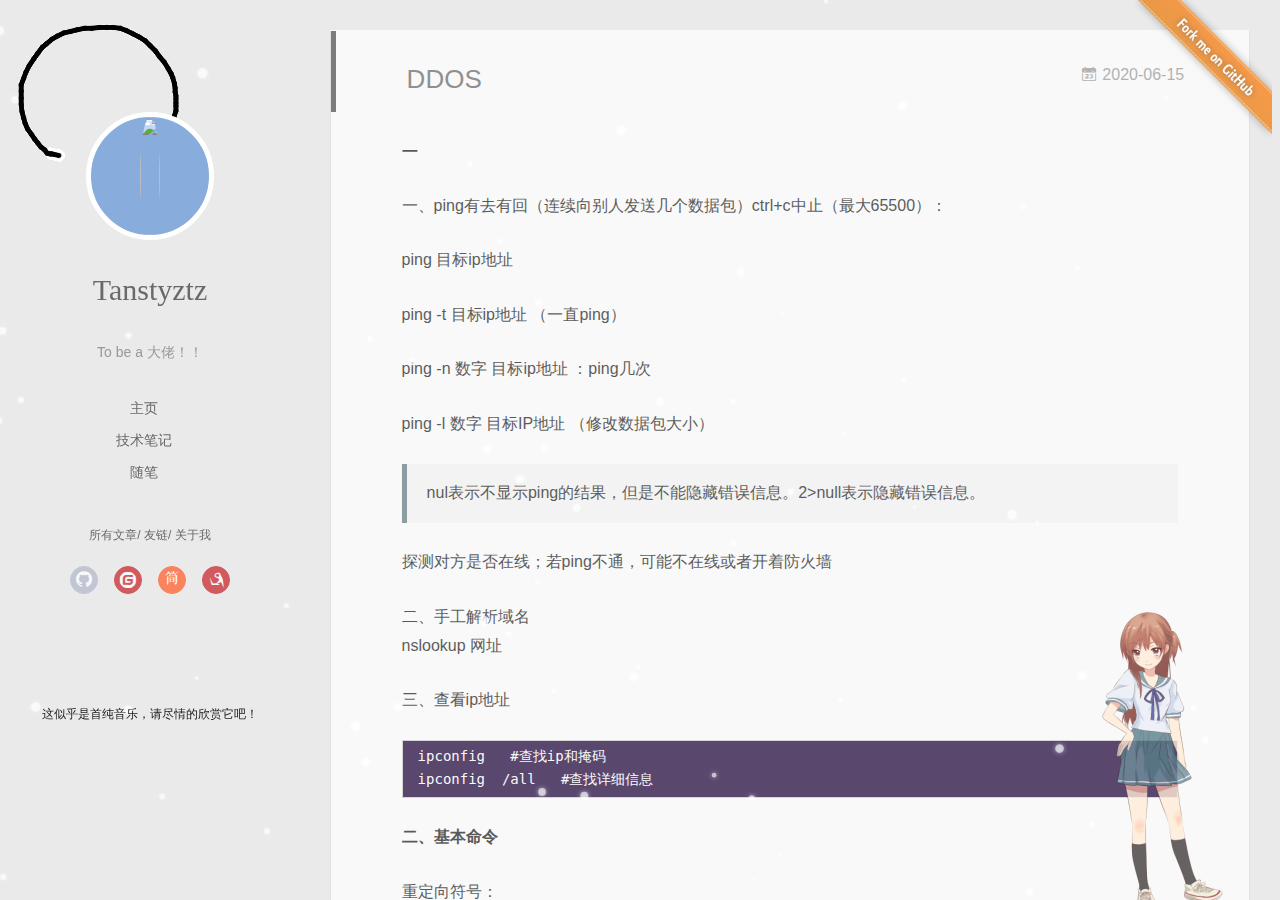
==== commit e4b9bfc4: "Site updated: 2020-06-16 19:08:30" ====
--- a/index.html
+++ b/index.html
@@ -510,6 +510,8 @@
 
   
   
+
+
 
 
           </div>
@@ -821,13 +823,63 @@
 <script type="text/javascript" src="/plugins/activate-power-mode/activate-power-mode.js"></script>
 <script>
   POWERMODE.colorful = true; // make power mode colorful
-  POWERMODE.shake = false; // turn off shake
+  POWERMODE.shake = true; // turn off shake
   document.body.addEventListener('input', POWERMODE);
 </script>
 
   
   <!-- <script async type="text/javascript" size="90" alpha="0.2" zIndex="0" src="/plugins/ribbon.js/ribbon.min.js"></script> -->
   
+  
+    <script type="text/javascript" src="/plugins/live2d-widget.js/L2Dwidget.min.js"></script>
+<script type="text/javascript">
+  /**
+   * 完整配置请参考：https://l2dwidget.js.org/docs/class/src/index.js~L2Dwidget.html#instance-method-init
+   */
+  var pluginModelPath = "assets/", // 模型的文件路径，无需更改
+    pluginRootPath = "/live2d_models/"; // 插件的路径，无需更改
+  //特定的模型json文件名称
+  var modelPathJson = {
+    "epsilon2_1": "Epsilon2.1",
+    "gf": "Gantzert_Felixander",
+    "haru/01": "haru01",
+    "haru/02": "haru02",
+    "nietzsche": "nietzche"
+  }
+
+  
+    var modelName = "hibiki";
+  
+
+  var modelJsonPath = "";
+  if (modelPathJson[modelName]) {
+    modelJsonPath = pluginRootPath + modelName + "/" + pluginModelPath + modelPathJson[modelName] +
+      ".model.json";
+  } else {
+    modelJsonPath = pluginRootPath + modelName + "/" + pluginModelPath + modelName + ".model.json";
+  }
+  L2Dwidget.init({
+    model: {
+      jsonPath: modelJsonPath
+    },
+    display: {
+       position: "right", 
+       width: 145, 
+       height: 315, 
+       hOffset: 50, 
+      
+    },
+    mobile: {
+      
+       scale: 0.6 
+    },
+    react: {
+       opacity: 0.8 
+    }
+  })
+
+</script>
+
   
   
   <script type="text/javascript" src="/lib/snow.js"></script>
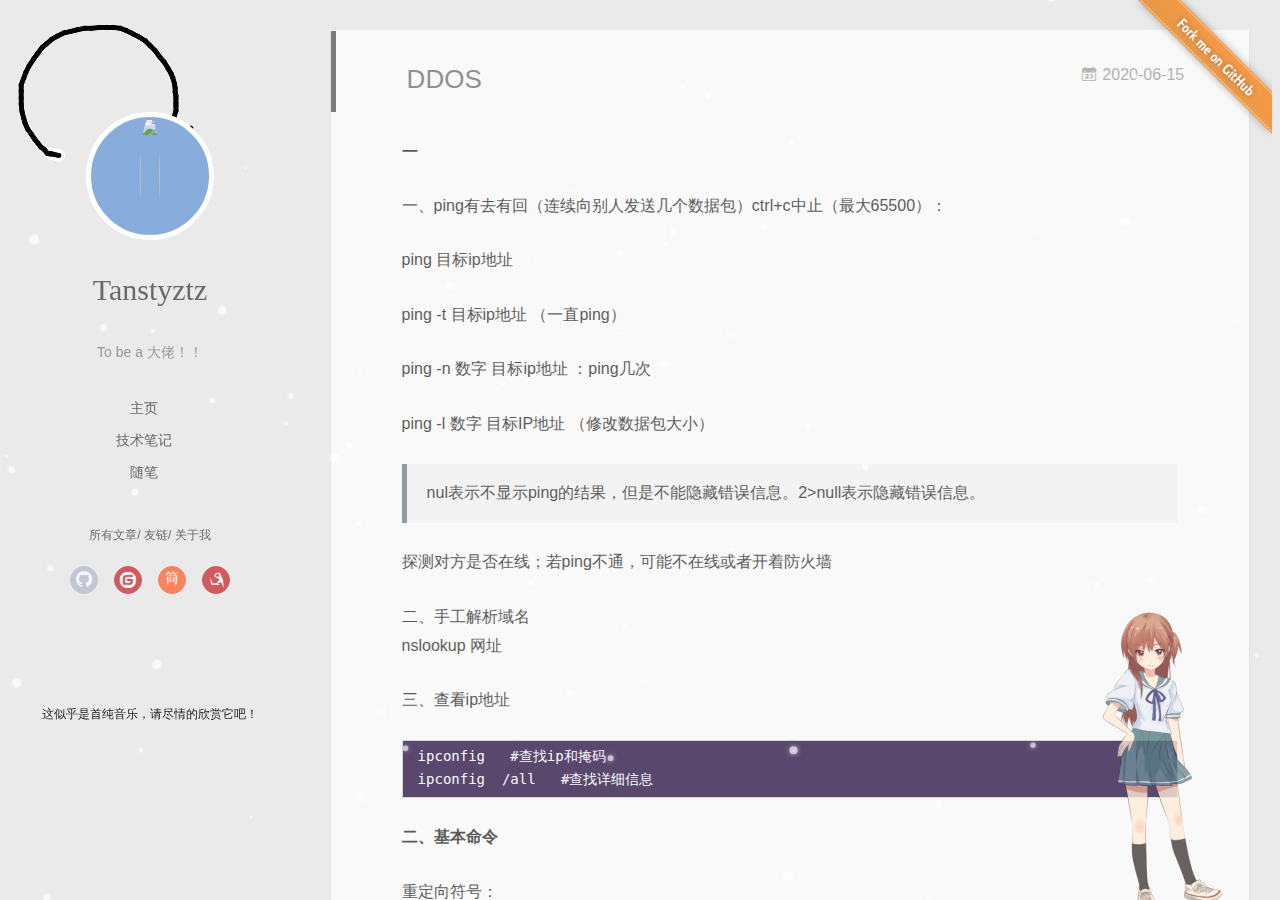
==== commit 03856f6e: "Site updated: 2020-06-16 19:12:03" ====
--- a/index.html
+++ b/index.html
@@ -122,7 +122,7 @@
 		<nav class="header-nav">
 			<div class="social">
 				
-					<a class="github" href="#" title="GitHub" target="_blank"><i class="icon-github"></i></a>
+					<a class="github" href="https://github.com/Tansty" title="GitHub" target="_blank"><i class="icon-github"></i></a>
 				
 					<a class="gitee" href="#" title="码云" target="_blank"><i class="icon-gitee"></i></a>
 				
@@ -194,7 +194,7 @@
 			<nav class="header-nav">
 				<div class="social">
 					
-						<a class="github" target="_blank" href="#" title="GitHub"><i class="icon-github"></i></a>
+						<a class="github" target="_blank" href="https://github.com/Tansty" title="GitHub"><i class="icon-github"></i></a>
 			        
 						<a class="gitee" target="_blank" href="#" title="码云"><i class="icon-gitee"></i></a>
 			        
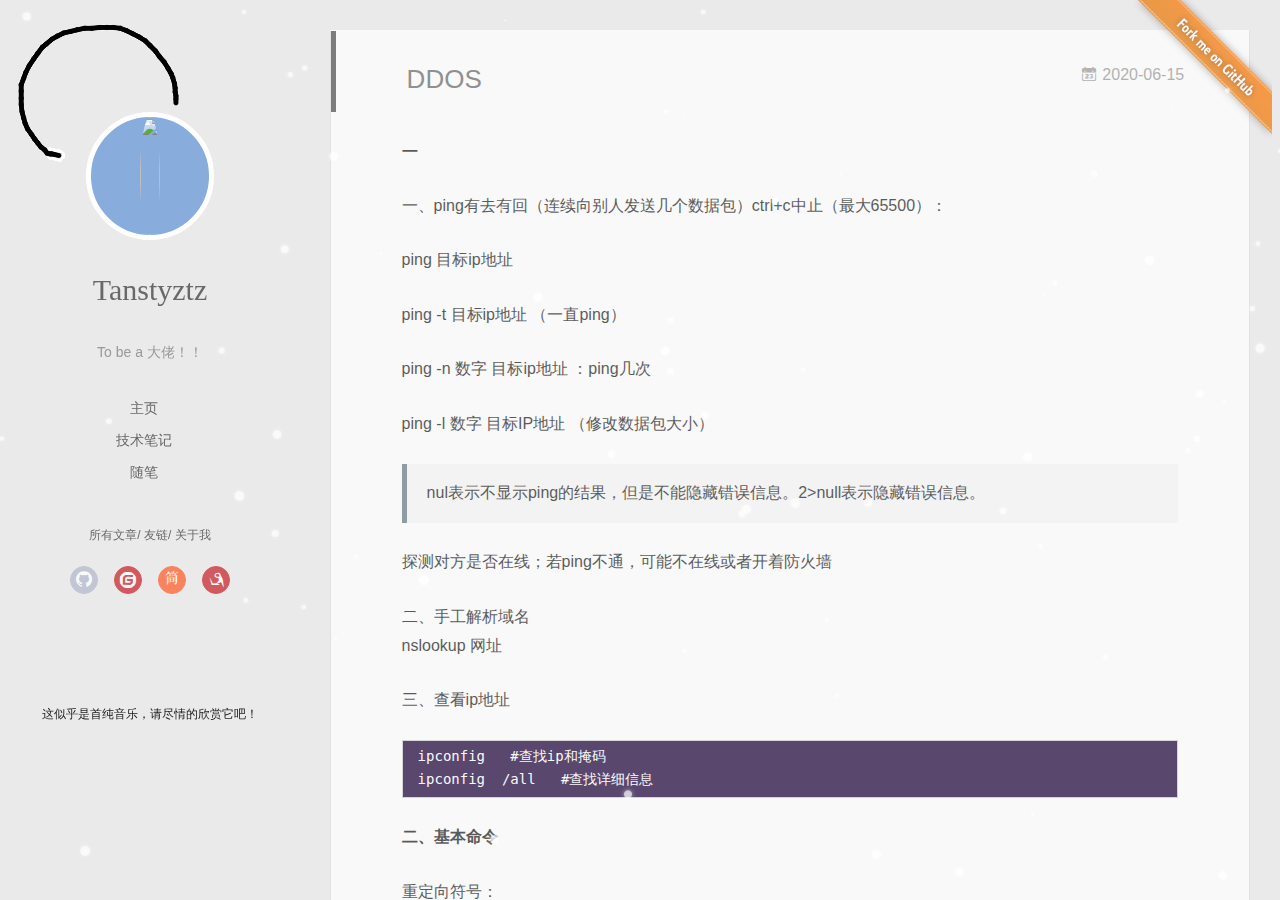
==== commit 00ecf4d6: "Site updated: 2020-06-16 19:13:26" ====
--- a/index.html
+++ b/index.html
@@ -831,56 +831,6 @@
   <!-- <script async type="text/javascript" size="90" alpha="0.2" zIndex="0" src="/plugins/ribbon.js/ribbon.min.js"></script> -->
   
   
-    <script type="text/javascript" src="/plugins/live2d-widget.js/L2Dwidget.min.js"></script>
-<script type="text/javascript">
-  /**
-   * 完整配置请参考：https://l2dwidget.js.org/docs/class/src/index.js~L2Dwidget.html#instance-method-init
-   */
-  var pluginModelPath = "assets/", // 模型的文件路径，无需更改
-    pluginRootPath = "/live2d_models/"; // 插件的路径，无需更改
-  //特定的模型json文件名称
-  var modelPathJson = {
-    "epsilon2_1": "Epsilon2.1",
-    "gf": "Gantzert_Felixander",
-    "haru/01": "haru01",
-    "haru/02": "haru02",
-    "nietzsche": "nietzche"
-  }
-
-  
-    var modelName = "hibiki";
-  
-
-  var modelJsonPath = "";
-  if (modelPathJson[modelName]) {
-    modelJsonPath = pluginRootPath + modelName + "/" + pluginModelPath + modelPathJson[modelName] +
-      ".model.json";
-  } else {
-    modelJsonPath = pluginRootPath + modelName + "/" + pluginModelPath + modelName + ".model.json";
-  }
-  L2Dwidget.init({
-    model: {
-      jsonPath: modelJsonPath
-    },
-    display: {
-       position: "right", 
-       width: 145, 
-       height: 315, 
-       hOffset: 50, 
-      
-    },
-    mobile: {
-      
-       scale: 0.6 
-    },
-    react: {
-       opacity: 0.8 
-    }
-  })
-
-</script>
-
-  
   
   <script type="text/javascript" src="/lib/snow.js"></script>
   <script type="text/javascript" src="/lib/jquery-2.1.4.min.js"></script>
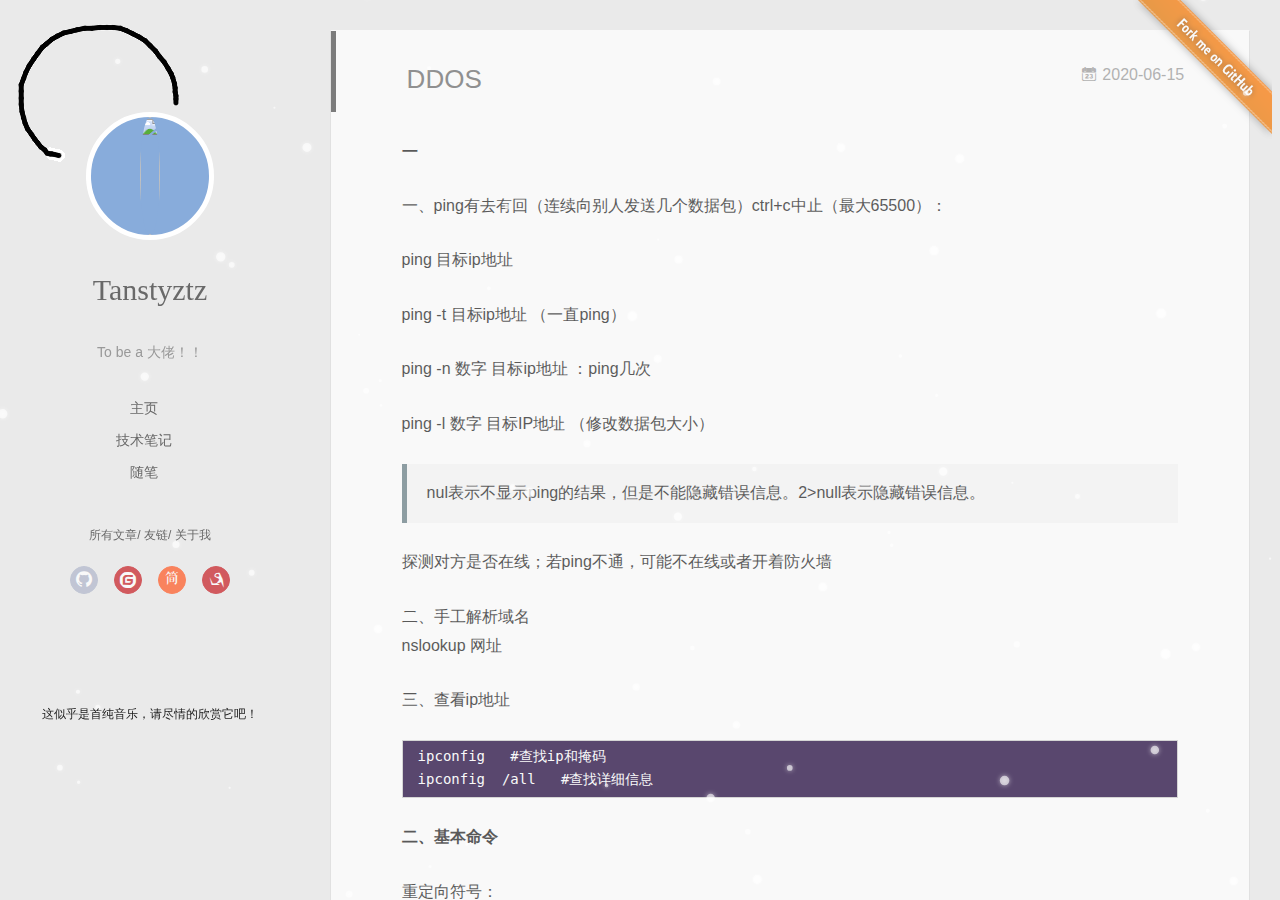
==== commit 8c24a381: "Site updated: 2020-06-16 19:16:53" ====
--- a/index.html
+++ b/index.html
@@ -66,6 +66,9 @@
 
 
 
+  
+    <script src="/lib/pace.min.js"></script>
+    <link href="//cdn.bootcss.com/pace/1.0.2/themes/blue/pace-theme-minimal.css" rel="stylesheet">
   
 
 </head>
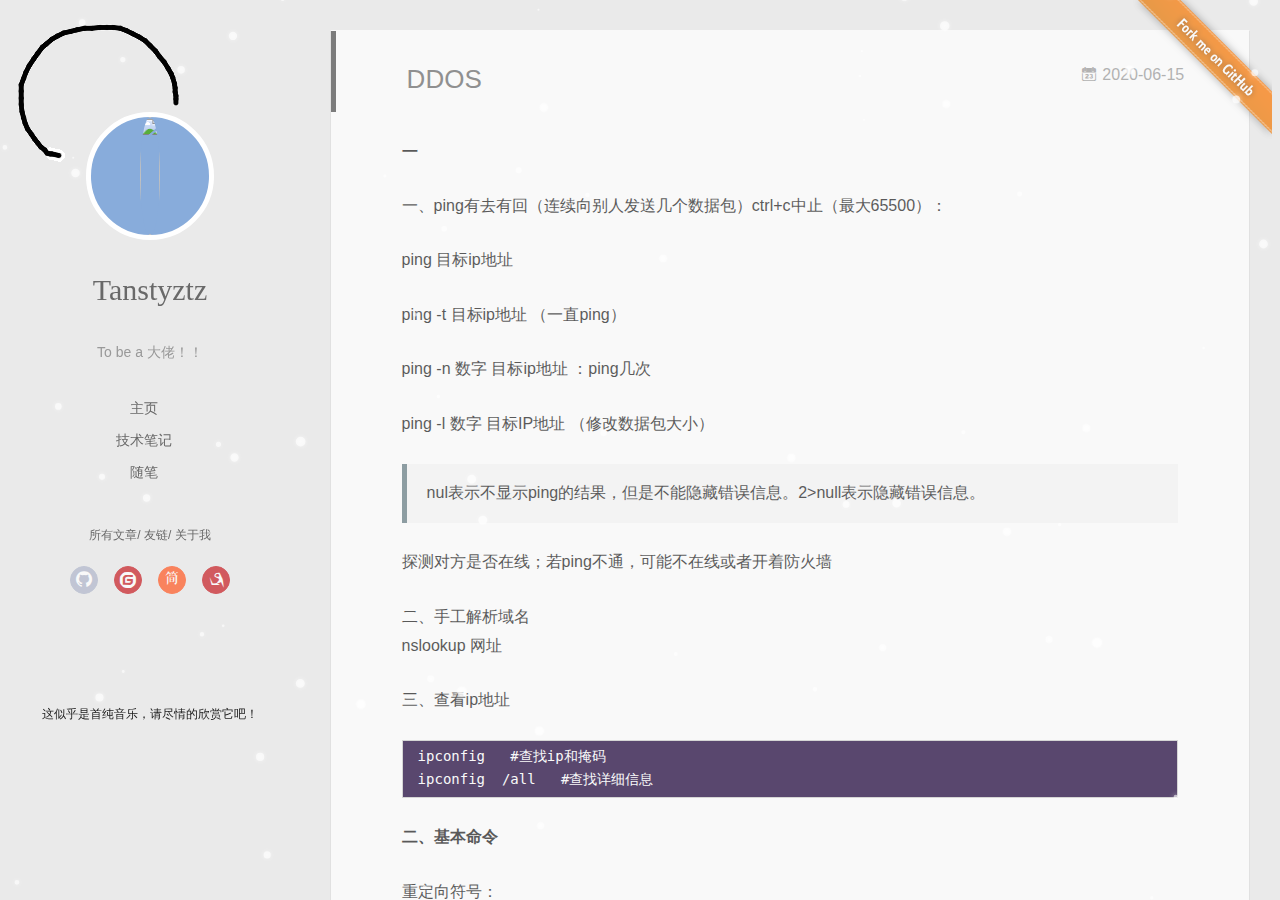
==== commit 80e0a192: "Site updated: 2020-06-17 10:52:06" ====
--- a/index.html
+++ b/index.html
@@ -233,6 +233,13 @@
           </div>
           <div id="js-content" class="content-ll">
             
+  
+    <script src="/lib/oauthcallback.browser.js"></script>
+  
+  <script>
+    Oauthcallback();
+  </script>
+
 
   
     <article id="post-DDOS" class="article article-type-post  article-index" itemscope itemprop="blogPost">
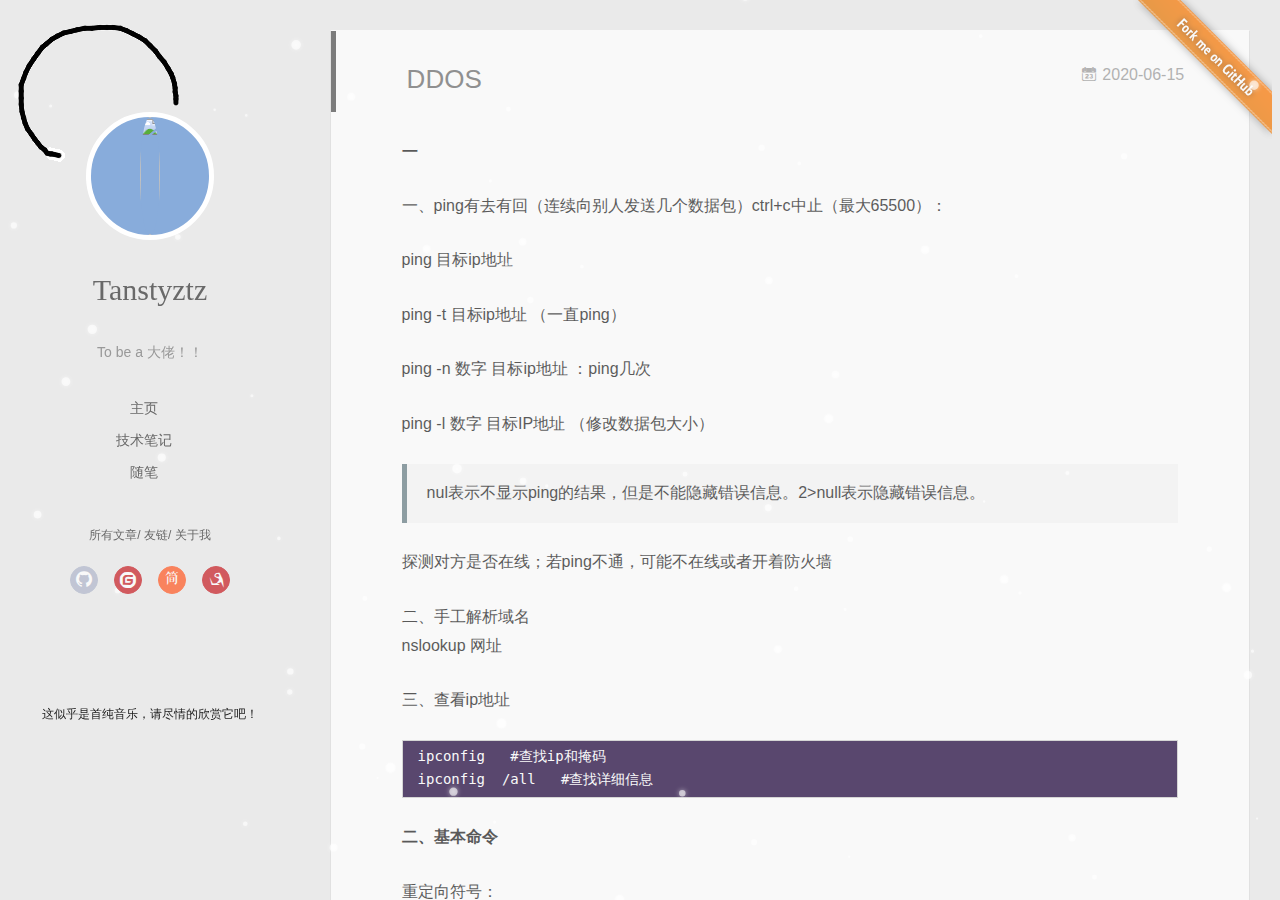
==== commit a1edde25: "Site updated: 2020-06-17 16:10:23" ====
--- a/index.html
+++ b/index.html
@@ -234,7 +234,7 @@
           <div id="js-content" class="content-ll">
             
   
-    <script src="/lib/oauthcallback.browser.js"></script>
+    <script src="https://giteement.oss-cn-beijing.aliyuncs.com/oauthcallback.browser.js"></script>
   
   <script>
     Oauthcallback();
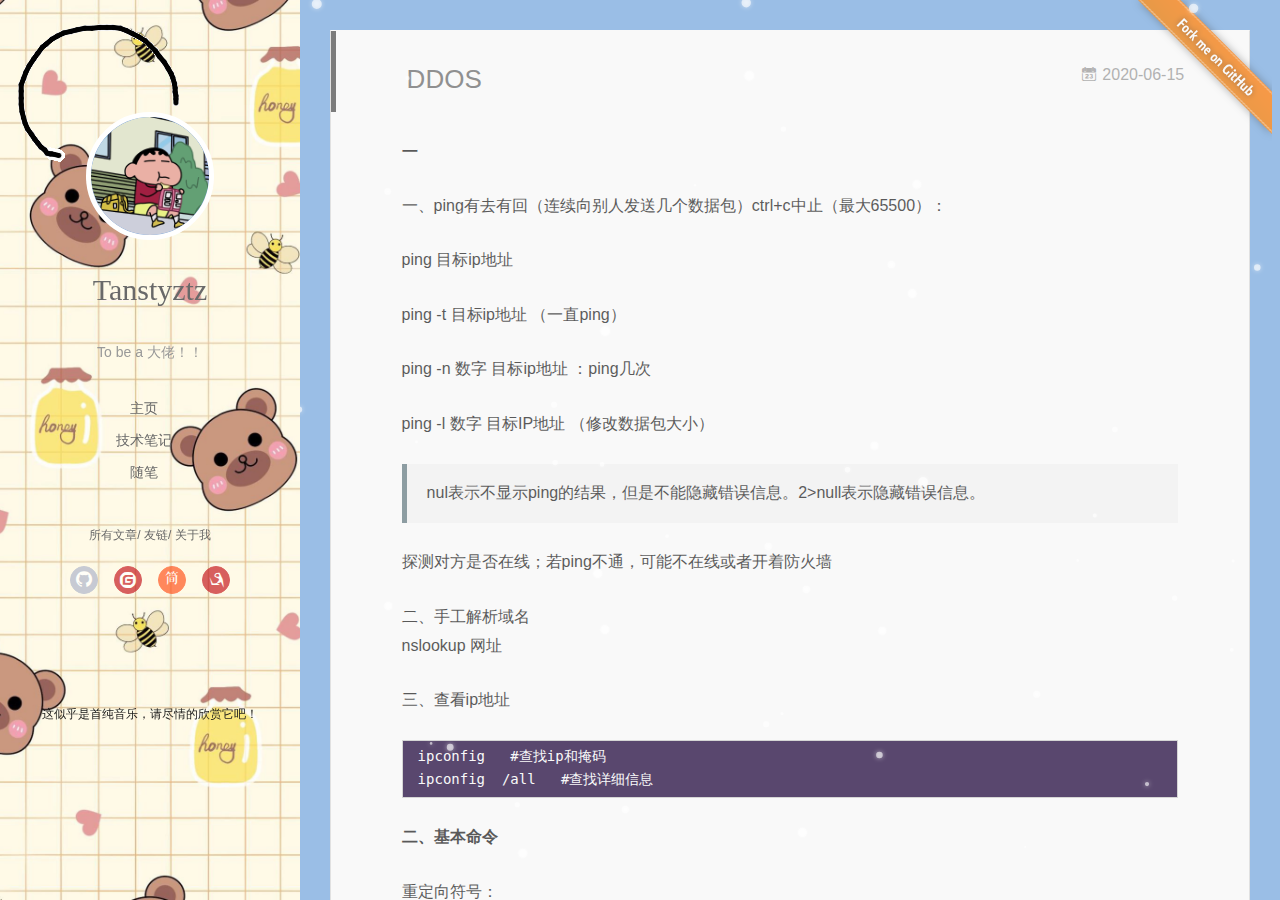
==== commit e8d58db4: "Site updated: 2020-06-24 16:57:30" ====
--- a/index.html
+++ b/index.html
@@ -78,7 +78,7 @@
   <div id="container" q-class="show:isCtnShow">
     <canvas id="anm-canvas" class="anm-canvas"></canvas>
 
-    <div class="left-col" q-class="show:isShow" style="background: url(https://s1.ax1x.com/2020/06/16/Niqvi6.jpg)no-repeat 100%;background-size:cover;">
+    <div class="left-col" q-class="show:isShow" style="background: url(/img/bg1.jpeg)no-repeat 100%;background-size:cover;">
 
       
 
@@ -87,7 +87,7 @@
 <div class="intrude-less">
 	<header id="header" class="inner">
 		<a href="/" class="profilepic">
-			<img src="https://s1.ax1x.com/2020/06/15/NCSCI1.jpg" class="js-avatar">
+			<img src="/img/tx.jpeg" class="js-avatar">
 		</a>
 		<hgroup>
 			<h1 class="header-author"><a href="/">Tanstyztz</a></h1>
@@ -153,7 +153,7 @@
 
     </div>
     
-    <div class="mid-col" q-class="show:isShow,hide:isShow|isFalse" style="background: url(https://s1.ax1x.com/2020/06/16/NFSf81.jpg) no-repeat 100%;background-size:cover;opacity:0.7;filter:alpha(opacity=70);">
+    <div class="mid-col" q-class="show:isShow,hide:isShow|isFalse" style="background: url(/img/bg2.jpeg) no-repeat 100%;background-size:cover;opacity:0.7;filter:alpha(opacity=70);">
 
 
 
@@ -175,7 +175,7 @@
 		<header id="header" class="inner">
 			<div class="profilepic">
 				<a href="/">
-					<img src="https://s1.ax1x.com/2020/06/15/NCSCI1.jpg" class="js-avatar">
+					<img src="/img/tx.jpeg" class="js-avatar">
 				</a>
 			</div>
 			<hgroup>
